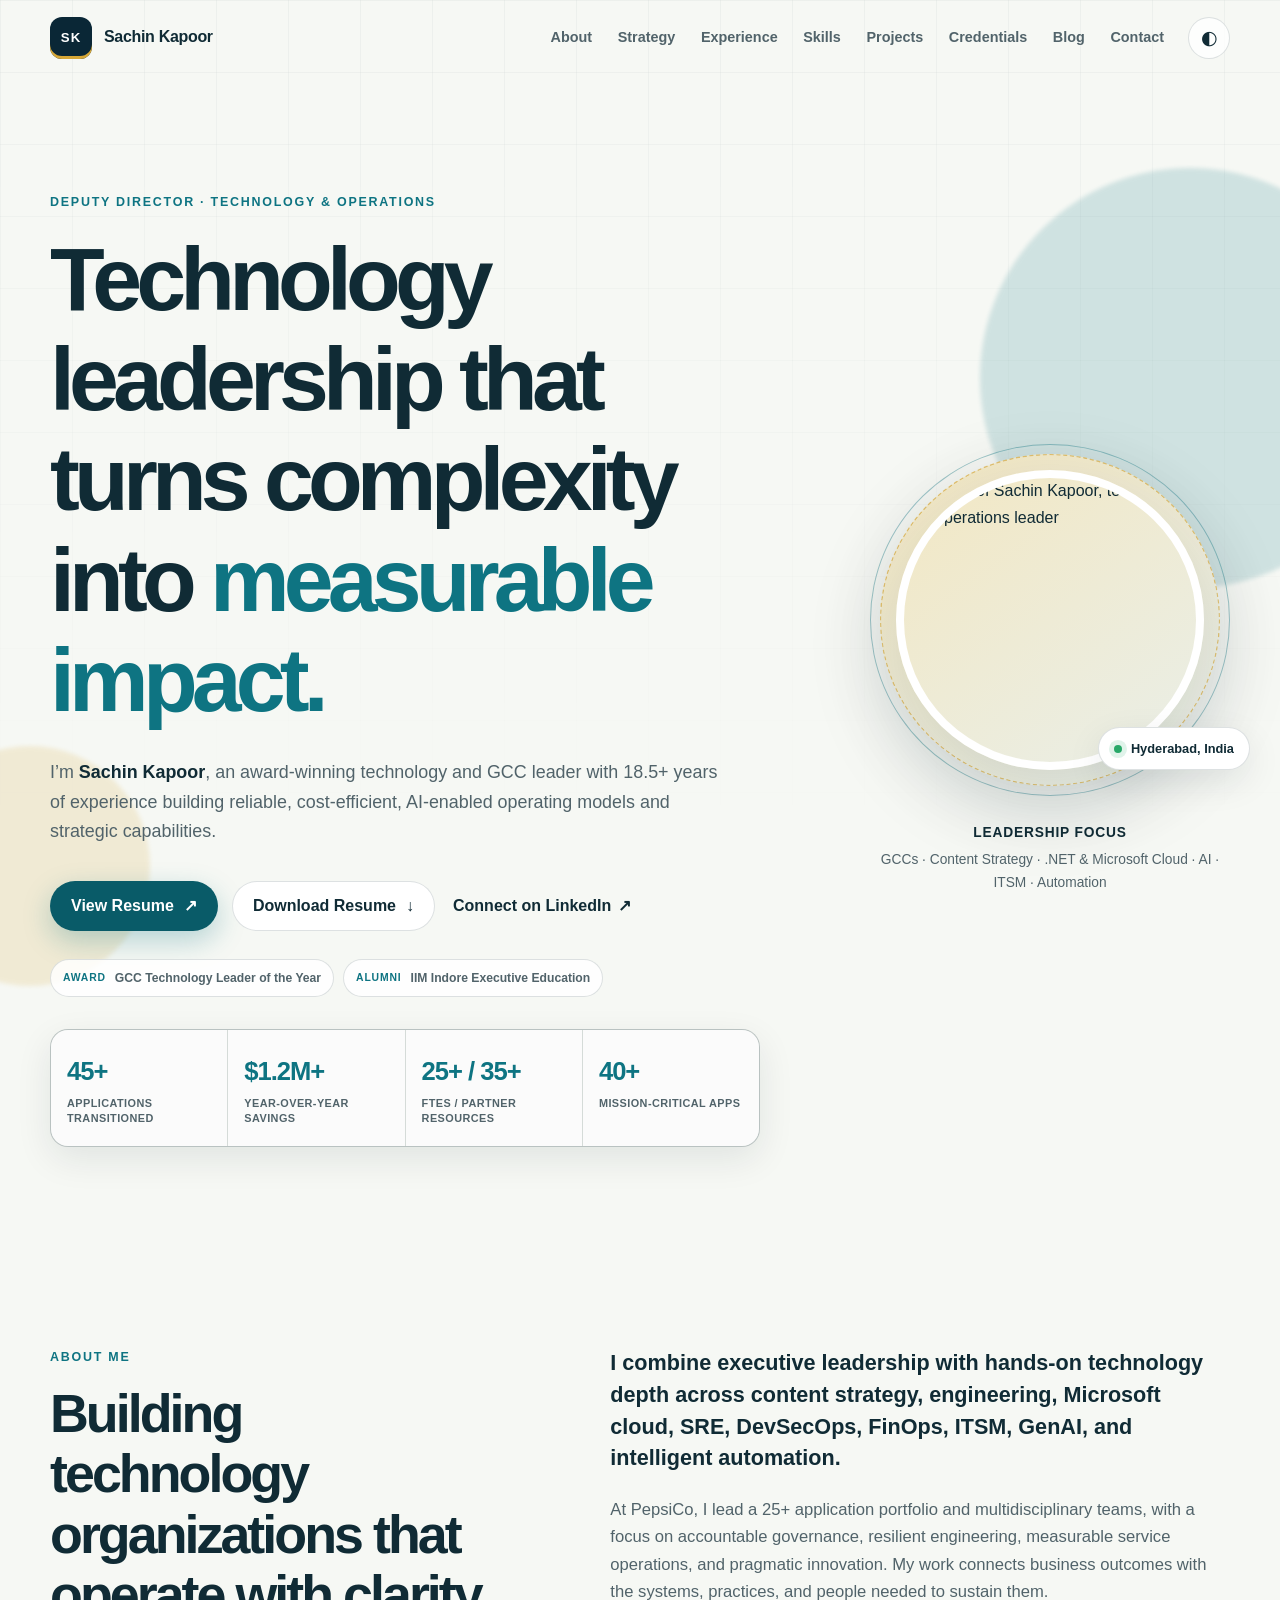
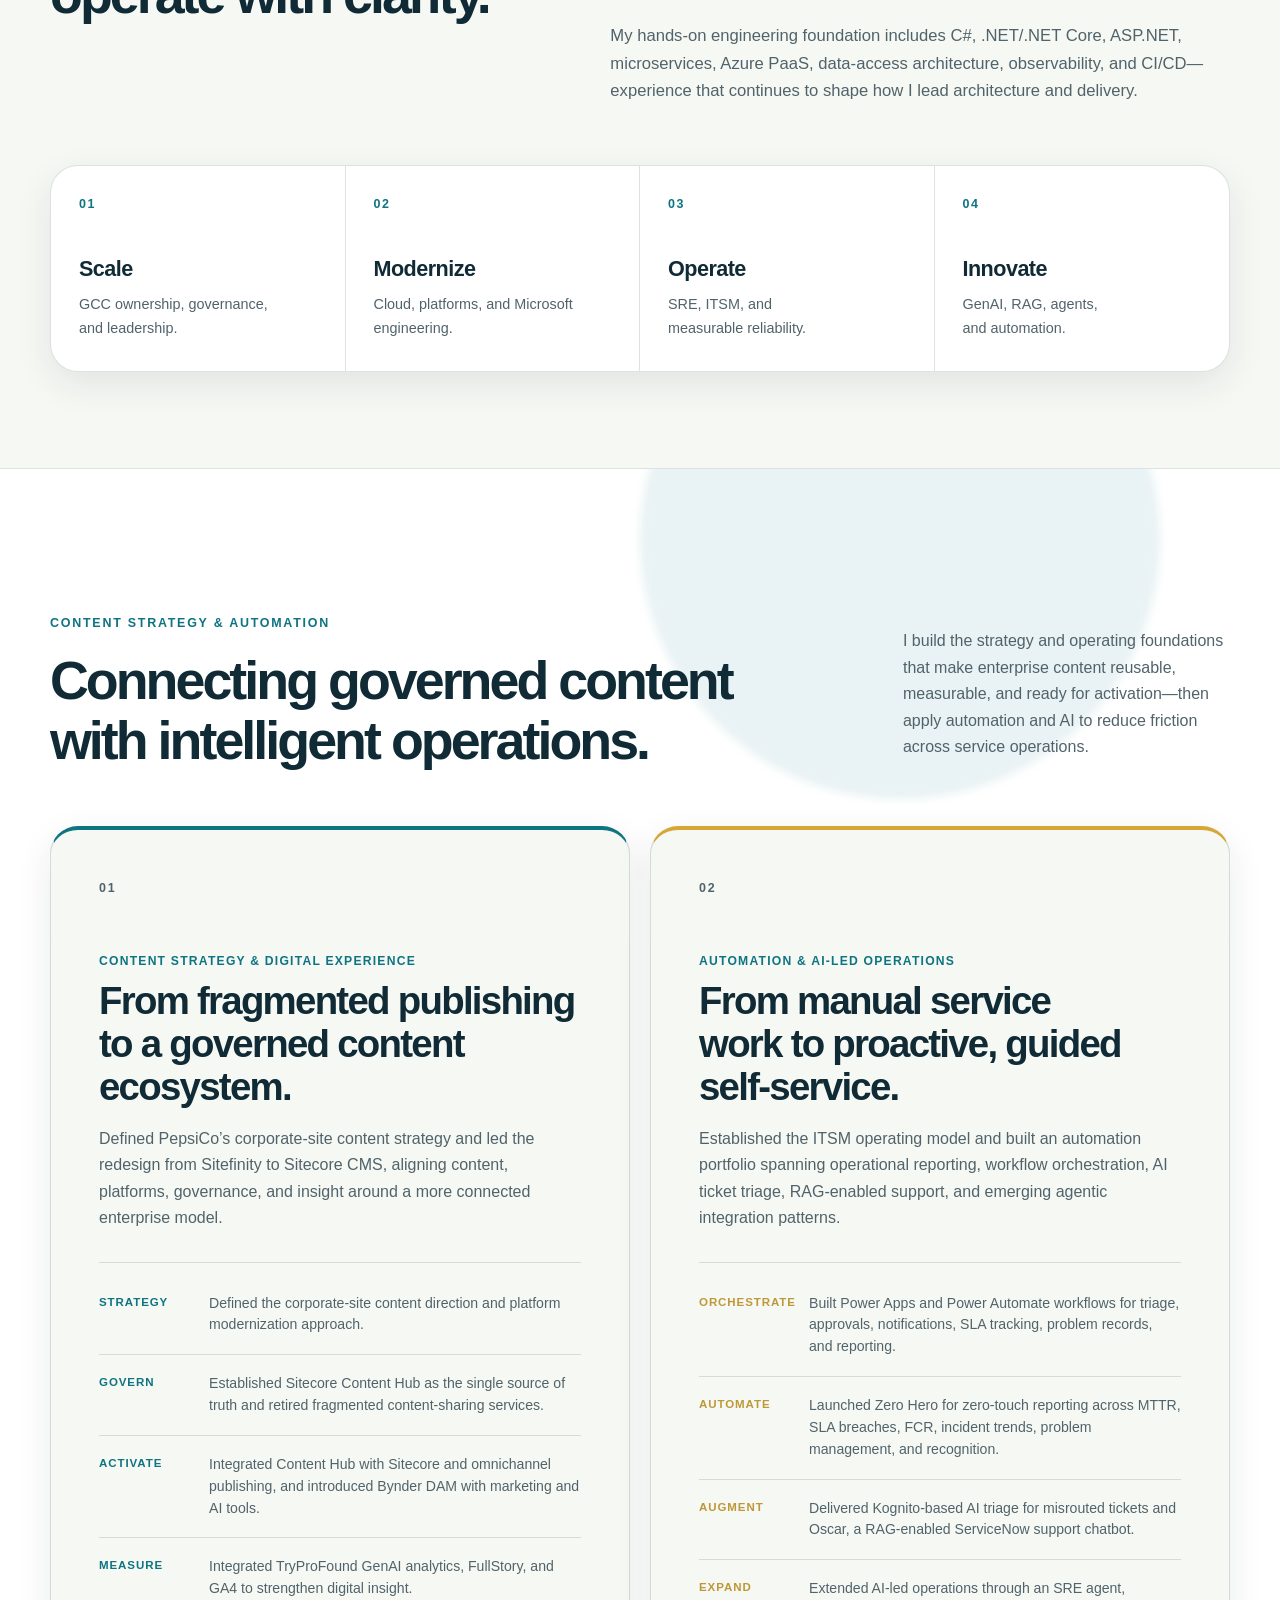
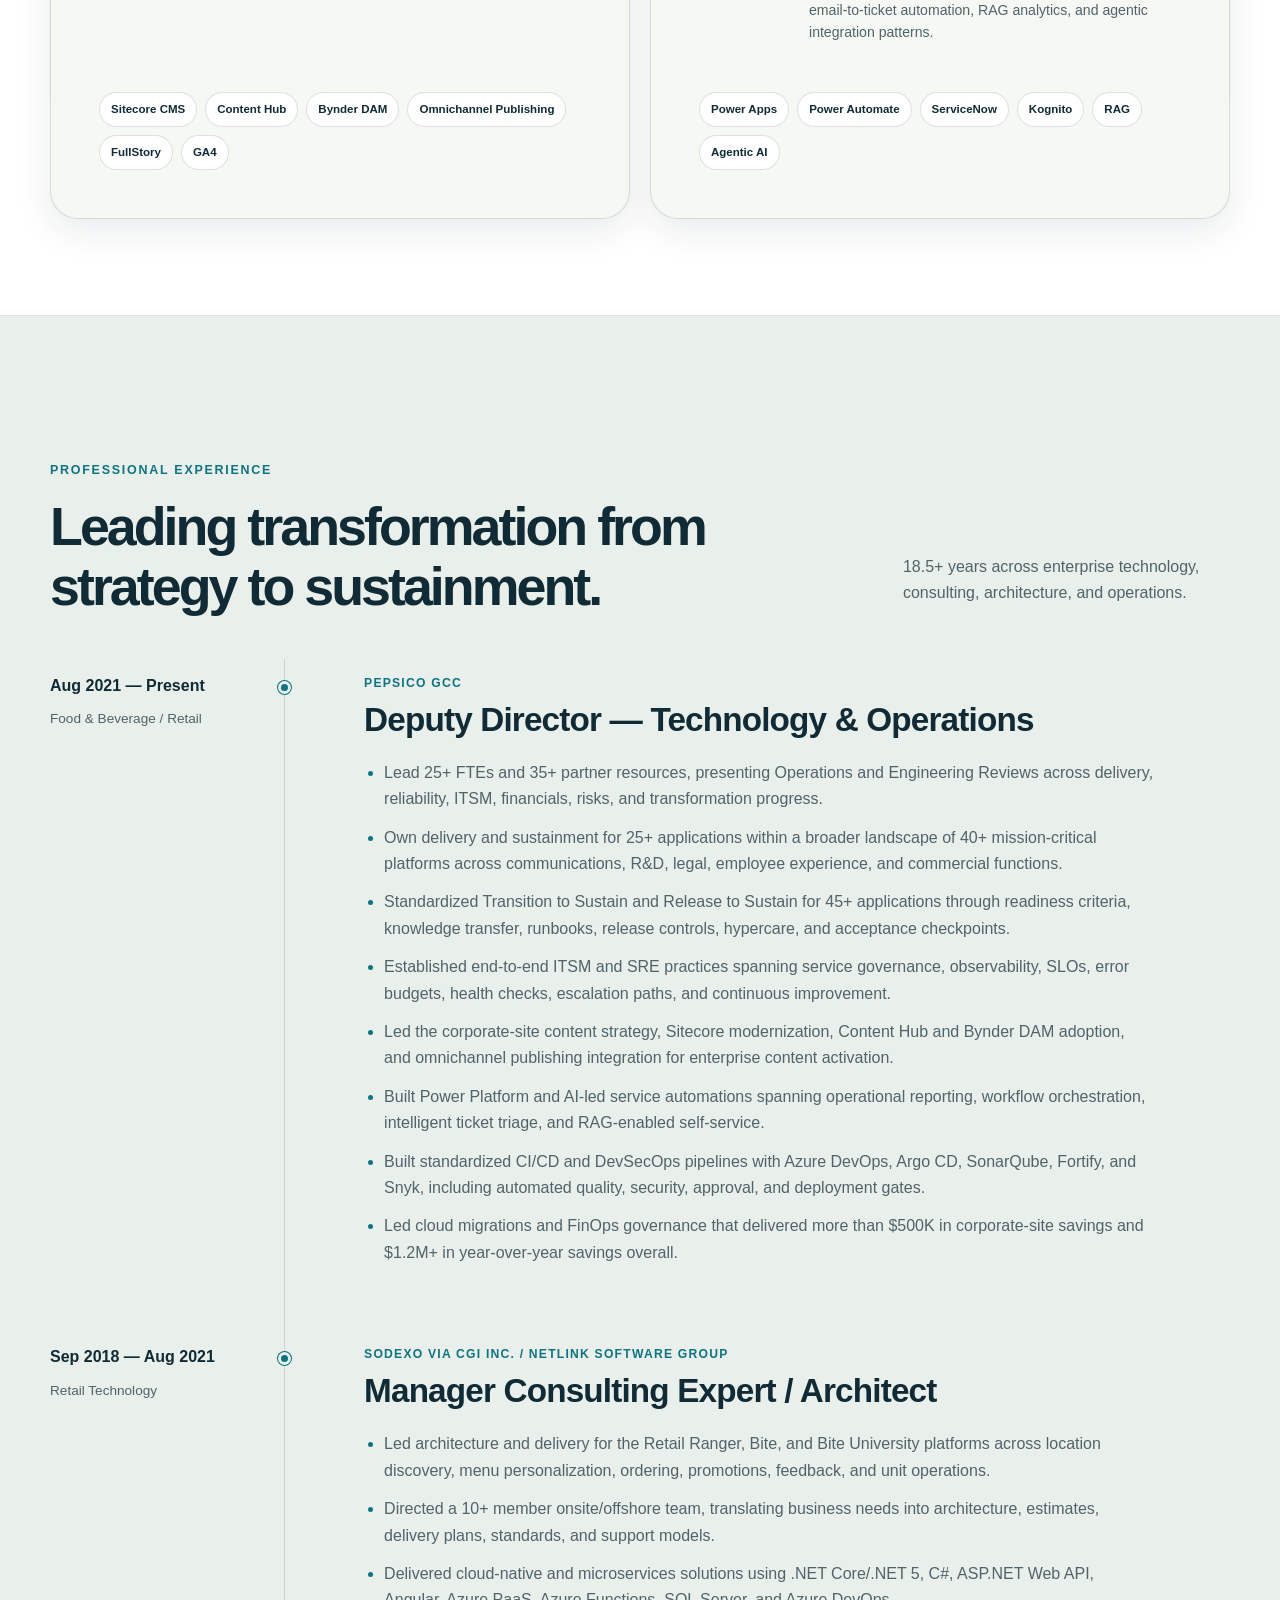
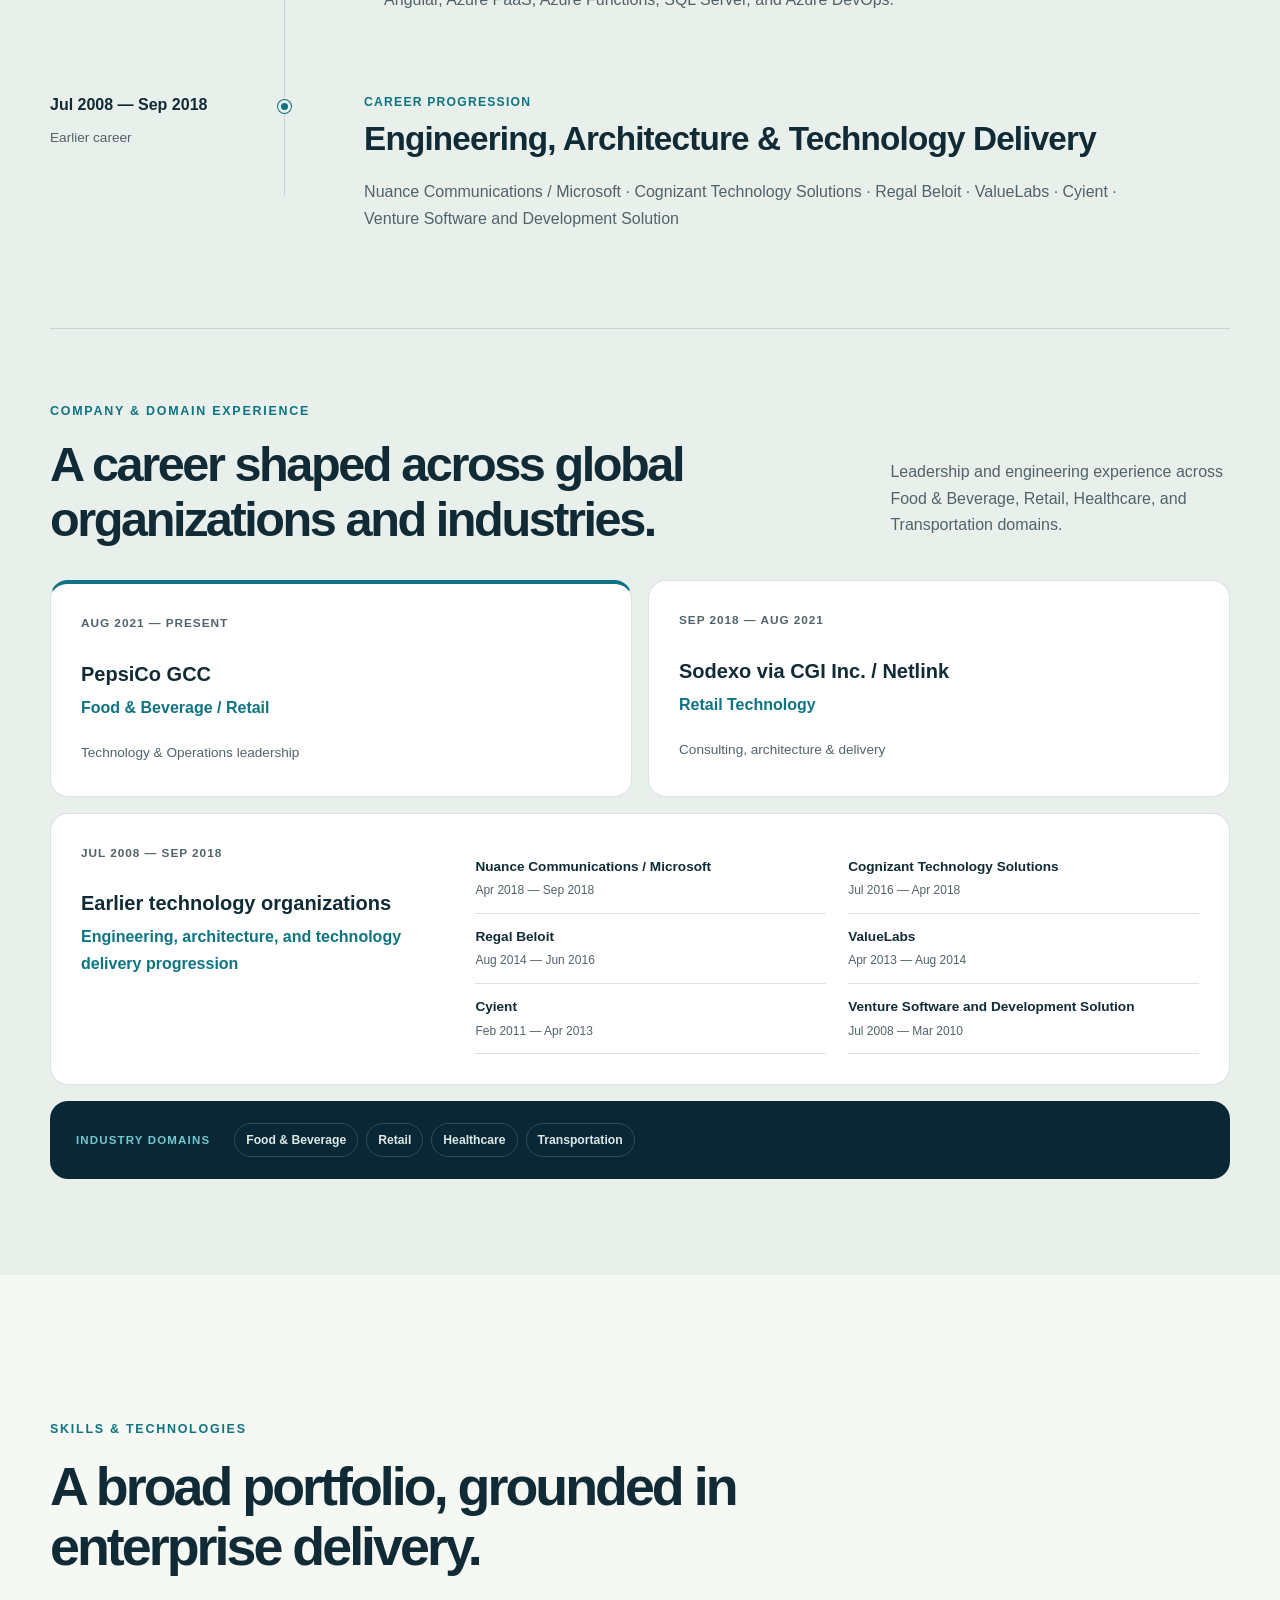
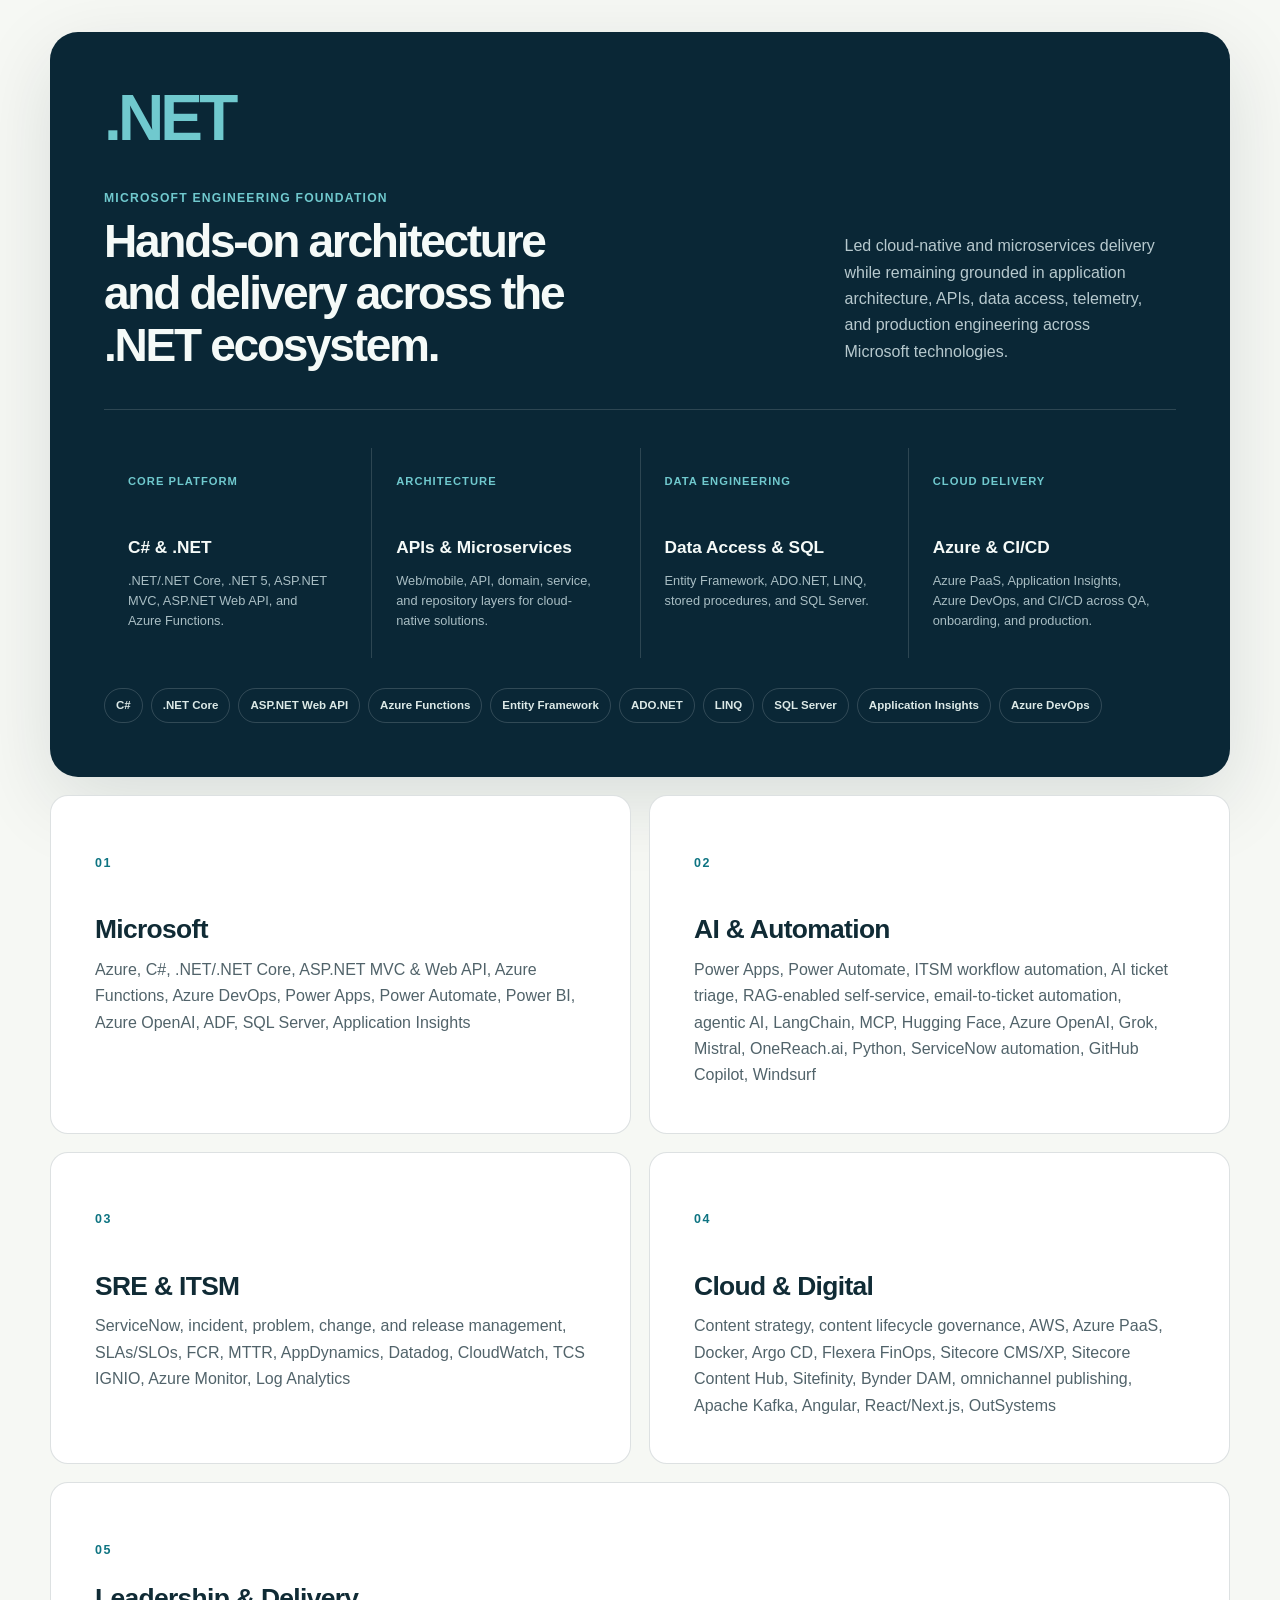
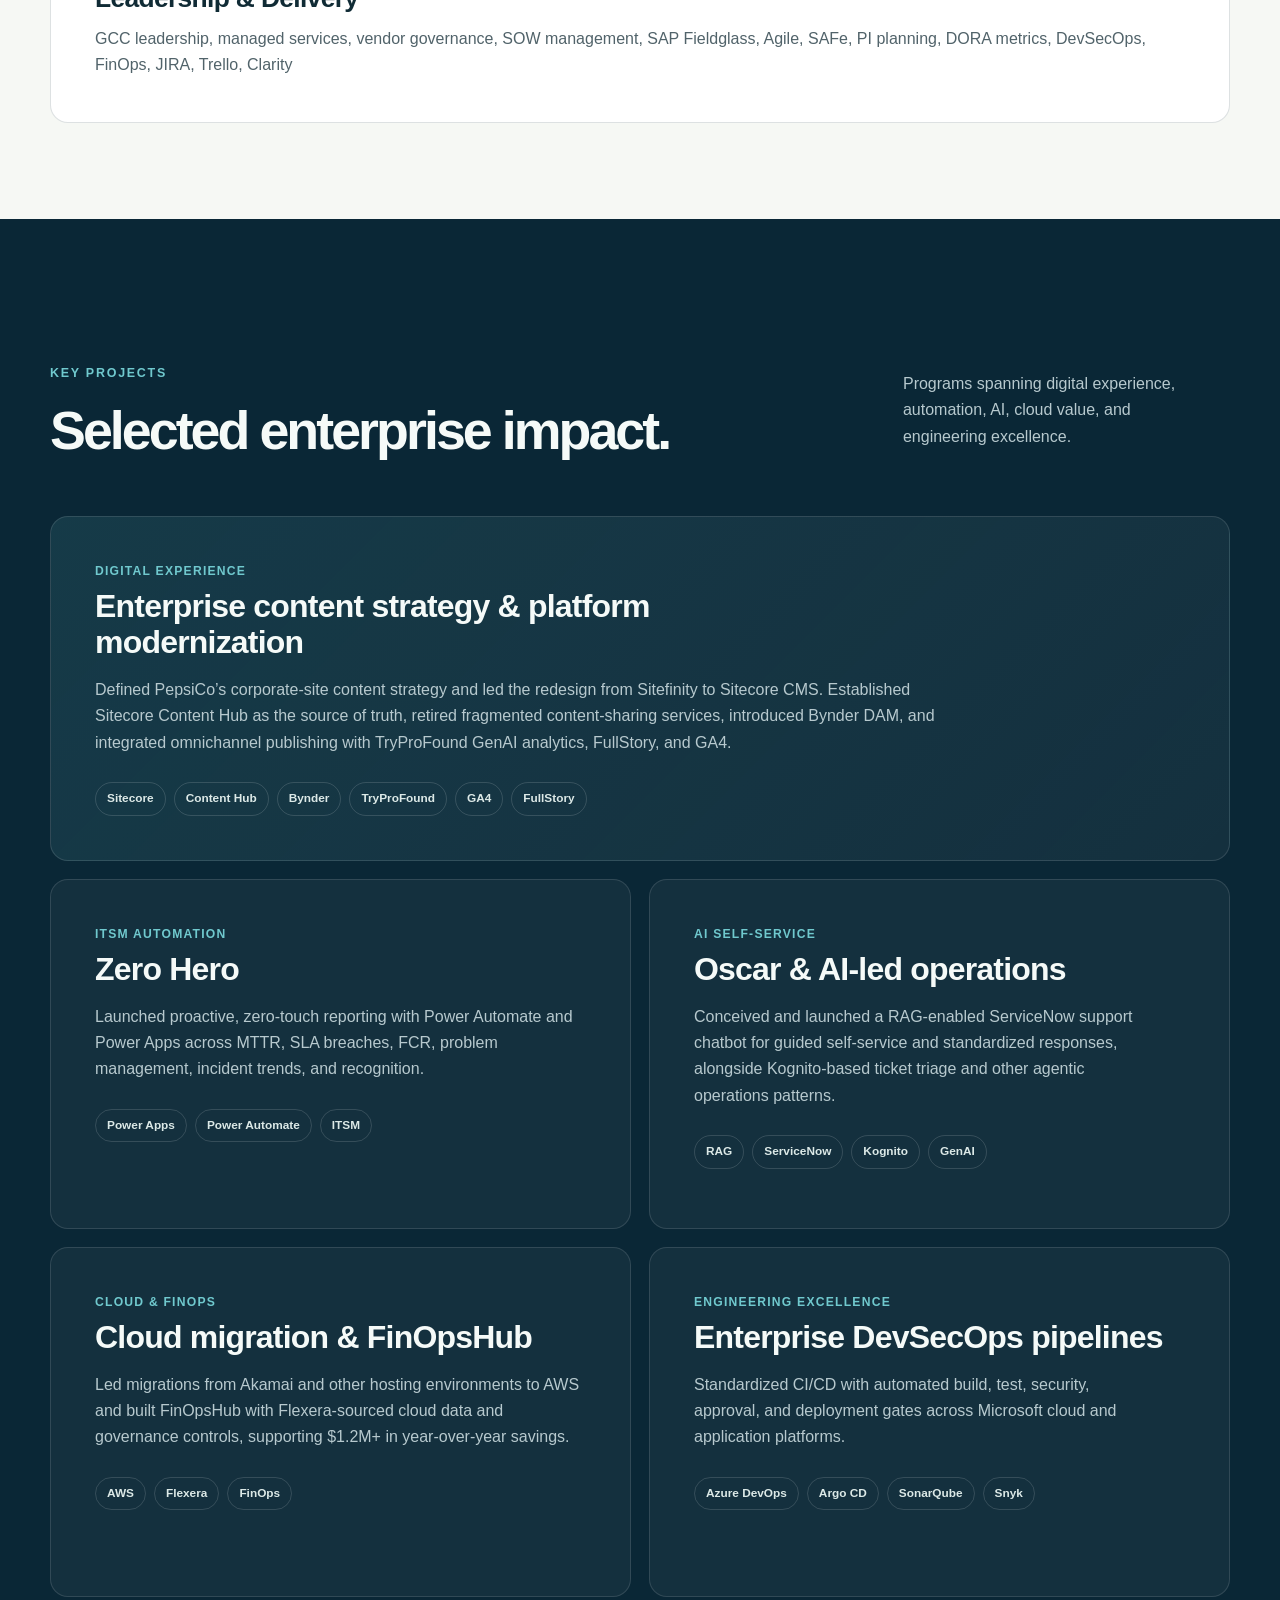
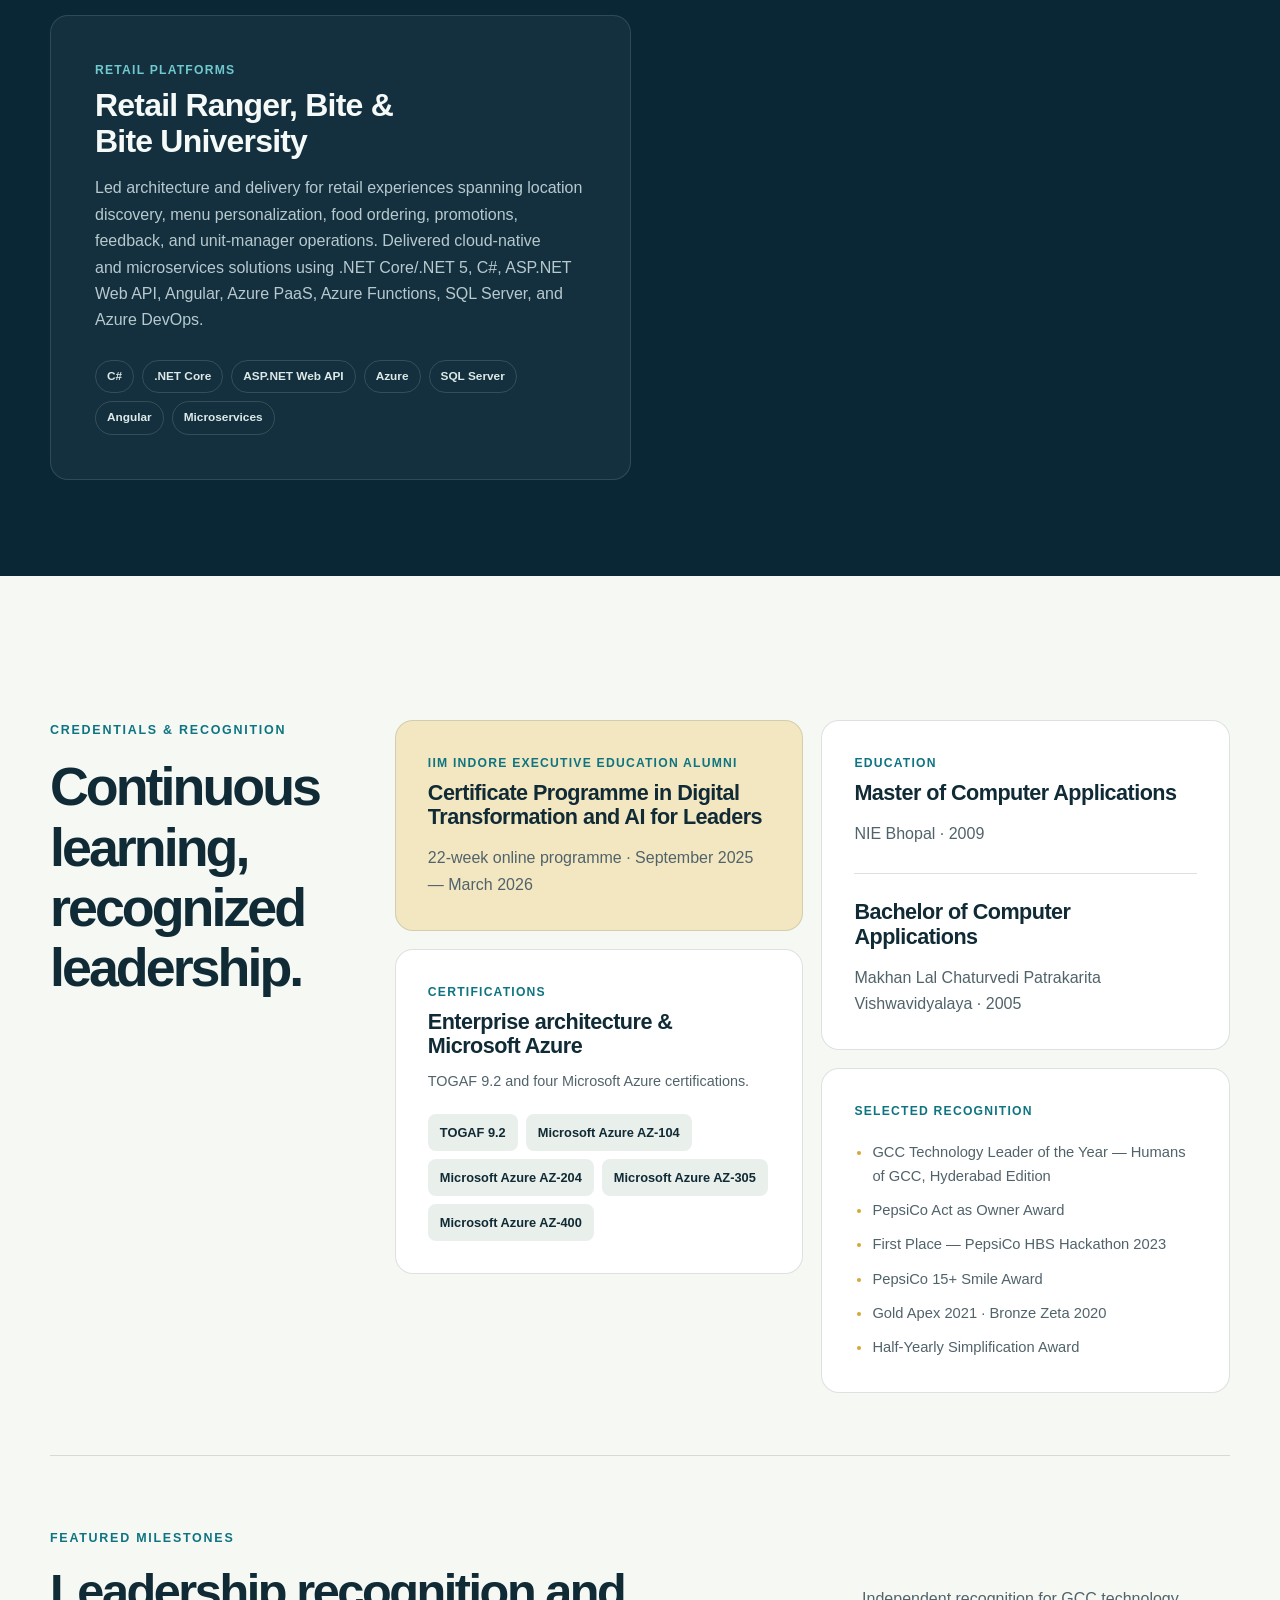
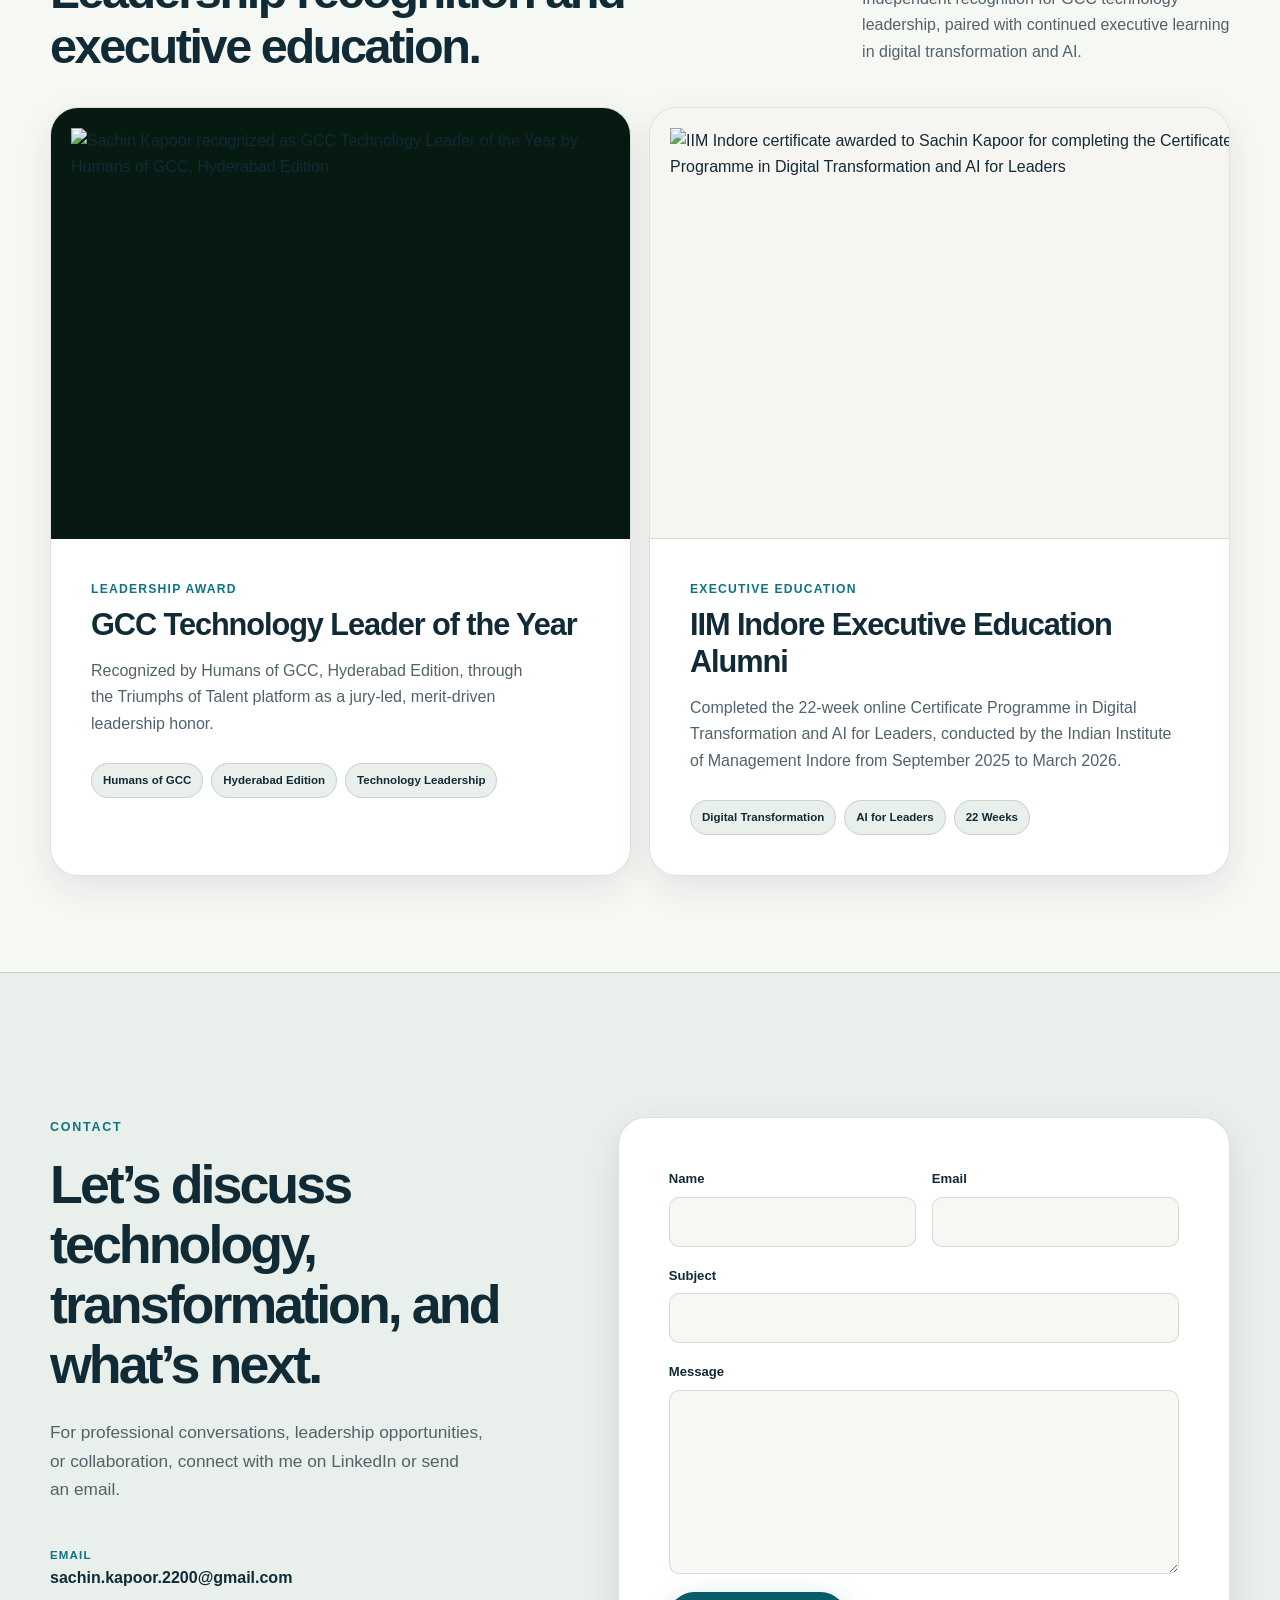
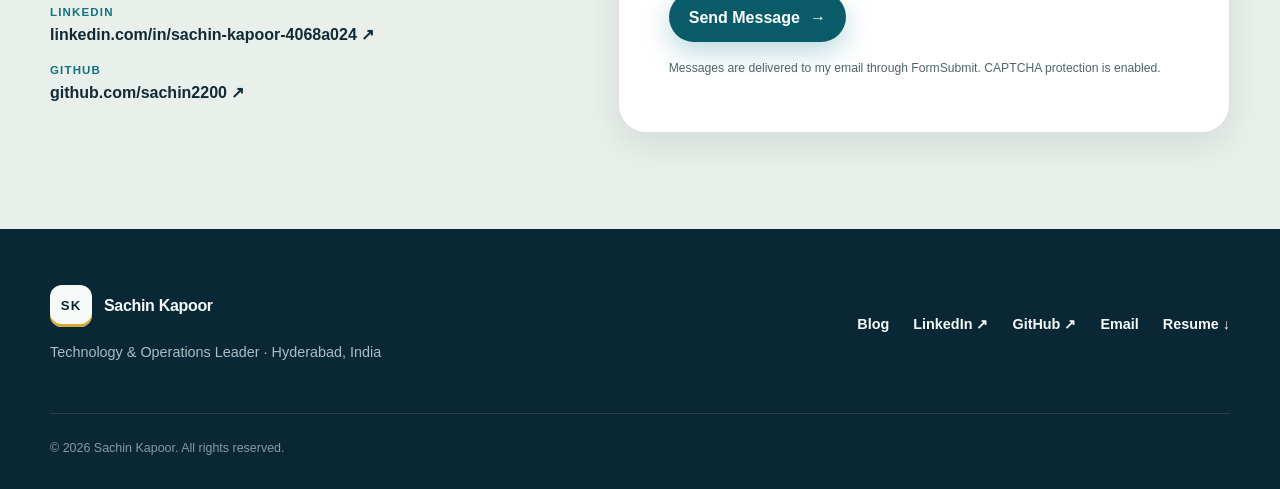
==== index.html @ bad2df53 "Add portfolio homepage" ====
<!doctype html>
<html lang="en">
  <head>
    <meta charset="UTF-8" />
    <meta name="viewport" content="width=device-width, initial-scale=1.0" />
    <meta
      name="description"
      content="Sachin Kapoor is a technology and operations leader specializing in enterprise content strategy, intelligent automation, .NET engineering, Microsoft Cloud, GCC leadership, AI, ITSM, SRE, and DevSecOps."
    />
    <meta
      name="keywords"
      content="Sachin Kapoor, technology leader, .NET, C#, ASP.NET Web API, Azure, content strategy, content automation, Sitecore Content Hub, Power Platform, GCC, Microsoft Cloud, AI, ITSM, SRE, DevSecOps"
    />
    <meta name="author" content="Sachin Kapoor" />
    <meta name="theme-color" content="#0d3340" />

    <meta property="og:type" content="website" />
    <meta property="og:title" content="Sachin Kapoor | Technology &amp; Operations Leader" />
    <meta
      property="og:description"
      content="Technology leadership across enterprise content strategy, intelligent automation, .NET engineering, GCCs, Microsoft Cloud, AI, ITSM, SRE, and DevSecOps."
    />
    <meta property="og:site_name" content="Sachin Kapoor Portfolio" />
    <meta
      property="og:url"
      content="https://sachin-kapoor.com/"
    />
    <meta
      property="og:image"
      content="https://sachin-kapoor.com/assets/images/profile-photo.png"
    />
    <meta property="og:image:alt" content="Portrait of Sachin Kapoor" />
    <meta name="twitter:card" content="summary" />
    <meta name="twitter:title" content="Sachin Kapoor | Technology &amp; Operations Leader" />
    <meta
      name="twitter:description"
      content="Technology leadership across enterprise content strategy, intelligent automation, .NET engineering, GCCs, Microsoft Cloud, AI, ITSM, SRE, and DevSecOps."
    />
    <meta
      name="twitter:image"
      content="https://sachin-kapoor.com/assets/images/profile-photo.png"
    />

    <link
      rel="canonical"
      href="https://sachin-kapoor.com/"
    />
    <link rel="icon" href="assets/images/favicon.png" type="image/png" />
    <link rel="apple-touch-icon" href="assets/images/profile-photo.png" />
    <link rel="manifest" href="site.webmanifest" />
    <link rel="stylesheet" href="assets/css/styles.css" />

    <script>
      document.documentElement.classList.add("js");
      try {
        const savedTheme = localStorage.getItem("portfolio-theme");
        const preferredTheme = window.matchMedia("(prefers-color-scheme: dark)").matches
          ? "dark"
          : "light";
        document.documentElement.dataset.theme = savedTheme || preferredTheme;
      } catch (error) {
        document.documentElement.dataset.theme = "light";
      }
    </script>
    <script src="assets/js/main.js" defer></script>
    <title>Sachin Kapoor | Technology &amp; Operations Leader</title>
  </head>

  <body>
    <a class="skip-link" href="#main-content">Skip to main content</a>

    <header class="site-header" data-header>
      <div class="container nav-shell">
        <a class="brand" href="#home" aria-label="Sachin Kapoor — Home">
          <span class="brand-mark" aria-hidden="true">SK</span>
          <span class="brand-name">Sachin Kapoor</span>
        </a>

        <nav class="site-nav" id="site-nav" aria-label="Primary navigation" data-nav>
          <a href="#about">About</a>
          <a href="#focus">Strategy</a>
          <a href="#experience">Experience</a>
          <a href="#skills">Skills</a>
          <a href="#projects">Projects</a>
          <a href="#credentials">Credentials</a>
          <a href="blog/">Blog</a>
          <a href="#contact">Contact</a>
        </nav>

        <div class="nav-actions">
          <button
            class="icon-button theme-toggle"
            type="button"
            aria-label="Switch color theme"
            title="Switch color theme"
            data-theme-toggle
          >
            <span class="theme-icon" aria-hidden="true">◐</span>
          </button>
          <button
            class="icon-button menu-toggle"
            type="button"
            aria-label="Open navigation menu"
            aria-controls="site-nav"
            aria-expanded="false"
            data-menu-toggle
          >
            <span></span><span></span><span></span>
          </button>
        </div>
      </div>
    </header>

    <main id="main-content">
      <section class="hero" id="home" aria-labelledby="hero-title">
        <div class="hero-orb hero-orb-one" aria-hidden="true"></div>
        <div class="hero-orb hero-orb-two" aria-hidden="true"></div>
        <div class="container hero-grid">
          <div class="hero-copy reveal">
            <p class="eyebrow">Deputy Director · Technology &amp; Operations</p>
            <h1 id="hero-title">
              Technology leadership that turns complexity into
              <span>measurable impact.</span>
            </h1>
            <p class="hero-intro">
              I’m <strong>Sachin Kapoor</strong>, an award-winning technology and GCC leader
              with 18.5+ years of experience building reliable, cost-efficient, AI-enabled
              operating models and strategic capabilities.
            </p>
            <div class="hero-actions" aria-label="Primary actions">
              <a
                class="button button-primary"
                href="assets/resume/Sachin_Kapoor_2026.pdf"
                target="_blank"
                rel="noopener noreferrer"
              >
                View Resume <span aria-hidden="true">↗</span>
              </a>
              <a
                class="button button-secondary"
                href="assets/resume/Sachin_Kapoor_2026.pdf"
                download="Sachin_Kapoor_Resume_2026.pdf"
              >
                Download Resume <span aria-hidden="true">↓</span>
              </a>
              <a
                class="text-link"
                href="https://www.linkedin.com/in/sachin-kapoor-4068a024/"
                target="_blank"
                rel="noopener noreferrer"
              >
                Connect on LinkedIn <span aria-hidden="true">↗</span>
              </a>
            </div>

            <ul class="hero-proof" aria-label="Leadership recognition and alumni status">
              <li><span>Award</span> GCC Technology Leader of the Year</li>
              <li><span>Alumni</span> IIM Indore Executive Education</li>
            </ul>

            <dl class="impact-strip" aria-label="Career impact highlights">
              <div>
                <dt>45+</dt>
                <dd>Applications transitioned</dd>
              </div>
              <div>
                <dt>$1.2M+</dt>
                <dd>Year-over-year savings</dd>
              </div>
              <div>
                <dt>25+ / 35+</dt>
                <dd>FTEs / partner resources</dd>
              </div>
              <div>
                <dt>40+</dt>
                <dd>Mission-critical apps</dd>
              </div>
            </dl>
          </div>

          <div class="hero-visual reveal" data-delay="120">
            <div class="portrait-frame">
              <div class="portrait-backdrop" aria-hidden="true"></div>
              <img
                src="assets/images/profile-photo.png"
                width="300"
                height="300"
                alt="Portrait of Sachin Kapoor, technology and operations leader"
                decoding="async"
                fetchpriority="high"
              />
              <p class="availability-badge">
                <span aria-hidden="true"></span>
                Hyderabad, India
              </p>
            </div>
            <div class="hero-note">
              <span>Leadership focus</span>
              GCCs · Content Strategy · .NET &amp; Microsoft Cloud · AI · ITSM · Automation
            </div>
          </div>
        </div>
      </section>

      <section class="section" id="about" aria-labelledby="about-title">
        <div class="container about-grid">
          <div class="section-heading reveal">
            <p class="eyebrow">About me</p>
            <h2 id="about-title">Building technology organizations that operate with clarity.</h2>
          </div>
          <div class="about-copy reveal" data-delay="80">
            <p class="lead-copy">
              I combine executive leadership with hands-on technology depth across
              content strategy, engineering, Microsoft cloud, SRE, DevSecOps, FinOps,
              ITSM, GenAI, and intelligent automation.
            </p>
            <p>
              At PepsiCo, I lead a 25+ application portfolio and multidisciplinary teams,
              with a focus on accountable governance, resilient engineering, measurable
              service operations, and pragmatic innovation. My work connects business
              outcomes with the systems, practices, and people needed to sustain them.
            </p>
            <p>
              My hands-on engineering foundation includes C#, .NET/.NET Core, ASP.NET,
              microservices, Azure PaaS, data-access architecture, observability, and CI/CD—
              experience that continues to shape how I lead architecture and delivery.
            </p>
          </div>
          <div class="operating-model reveal" data-delay="120" aria-label="Leadership operating model">
            <article>
              <span>01</span>
              <h3>Scale</h3>
              <p>GCC ownership, governance, and leadership.</p>
            </article>
            <article>
              <span>02</span>
              <h3>Modernize</h3>
              <p>Cloud, platforms, and Microsoft engineering.</p>
            </article>
            <article>
              <span>03</span>
              <h3>Operate</h3>
              <p>SRE, ITSM, and measurable reliability.</p>
            </article>
            <article>
              <span>04</span>
              <h3>Innovate</h3>
              <p>GenAI, RAG, agents, and automation.</p>
            </article>
          </div>
        </div>
      </section>

      <section class="section focus-section" id="focus" aria-labelledby="focus-title">
        <div class="container">
          <div class="section-heading section-heading-row reveal">
            <div>
              <p class="eyebrow">Content strategy &amp; automation</p>
              <h2 id="focus-title">Connecting governed content with intelligent operations.</h2>
            </div>
            <p>
              I build the strategy and operating foundations that make enterprise content
              reusable, measurable, and ready for activation—then apply automation and AI to
              reduce friction across service operations.
            </p>
          </div>

          <div class="focus-grid">
            <article class="focus-card focus-card-content reveal">
              <div class="focus-card-heading">
                <p class="focus-number" aria-hidden="true">01</p>
                <p class="project-label">Content strategy &amp; digital experience</p>
                <h3>From fragmented publishing to a governed content ecosystem.</h3>
                <p>
                  Defined PepsiCo’s corporate-site content strategy and led the redesign from
                  Sitefinity to Sitecore CMS, aligning content, platforms, governance, and
                  insight around a more connected enterprise model.
                </p>
              </div>
              <ol class="focus-path" aria-label="Content strategy work">
                <li>
                  <span>Strategy</span>
                  <p>Defined the corporate-site content direction and platform modernization approach.</p>
                </li>
                <li>
                  <span>Govern</span>
                  <p>Established Sitecore Content Hub as the single source of truth and retired fragmented content-sharing services.</p>
                </li>
                <li>
                  <span>Activate</span>
                  <p>Integrated Content Hub with Sitecore and omnichannel publishing, and introduced Bynder DAM with marketing and AI tools.</p>
                </li>
                <li>
                  <span>Measure</span>
                  <p>Integrated TryProFound GenAI analytics, FullStory, and GA4 to strengthen digital insight.</p>
                </li>
              </ol>
              <ul class="focus-tags" aria-label="Content platforms and capabilities">
                <li>Sitecore CMS</li>
                <li>Content Hub</li>
                <li>Bynder DAM</li>
                <li>Omnichannel Publishing</li>
                <li>FullStory</li>
                <li>GA4</li>
              </ul>
            </article>

            <article class="focus-card focus-card-automation reveal" data-delay="80">
              <div class="focus-card-heading">
                <p class="focus-number" aria-hidden="true">02</p>
                <p class="project-label">Automation &amp; AI-led operations</p>
                <h3>From manual service work to proactive, guided self-service.</h3>
                <p>
                  Established the ITSM operating model and built an automation portfolio spanning
                  operational reporting, workflow orchestration, AI ticket triage, RAG-enabled
                  support, and emerging agentic integration patterns.
                </p>
              </div>
              <ol class="focus-path" aria-label="Automation and AI work">
                <li>
                  <span>Orchestrate</span>
                  <p>Built Power Apps and Power Automate workflows for triage, approvals, notifications, SLA tracking, problem records, and reporting.</p>
                </li>
                <li>
                  <span>Automate</span>
                  <p>Launched Zero Hero for zero-touch reporting across MTTR, SLA breaches, FCR, incident trends, problem management, and recognition.</p>
                </li>
                <li>
                  <span>Augment</span>
                  <p>Delivered Kognito-based AI triage for misrouted tickets and Oscar, a RAG-enabled ServiceNow support chatbot.</p>
                </li>
                <li>
                  <span>Expand</span>
                  <p>Extended AI-led operations through an SRE agent, email-to-ticket automation, RAG analytics, and agentic integration patterns.</p>
                </li>
              </ol>
              <ul class="focus-tags" aria-label="Automation platforms and capabilities">
                <li>Power Apps</li>
                <li>Power Automate</li>
                <li>ServiceNow</li>
                <li>Kognito</li>
                <li>RAG</li>
                <li>Agentic AI</li>
              </ul>
            </article>
          </div>
        </div>
      </section>

      <section class="section section-tinted" id="experience" aria-labelledby="experience-title">
        <div class="container">
          <div class="section-heading section-heading-row reveal">
            <div>
              <p class="eyebrow">Professional experience</p>
              <h2 id="experience-title">Leading transformation from strategy to sustainment.</h2>
            </div>
            <p>18.5+ years across enterprise technology, consulting, architecture, and operations.</p>
          </div>

          <div class="timeline">
            <article class="timeline-item reveal">
              <div class="timeline-marker" aria-hidden="true"></div>
              <div class="timeline-meta">
                <p>Aug 2021 — Present</p>
                <span>Food &amp; Beverage / Retail</span>
              </div>
              <div class="timeline-content">
                <p class="company">PepsiCo GCC</p>
                <h3>Deputy Director — Technology &amp; Operations</h3>
                <ul>
                  <li>
                    Lead 25+ FTEs and 35+ partner resources, presenting Operations and
                    Engineering Reviews across delivery, reliability, ITSM, financials, risks,
                    and transformation progress.
                  </li>
                  <li>
                    Own delivery and sustainment for 25+ applications within a broader landscape
                    of 40+ mission-critical platforms across communications, R&amp;D, legal,
                    employee experience, and commercial functions.
                  </li>
                  <li>
                    Standardized Transition to Sustain and Release to Sustain for 45+
                    applications through readiness criteria, knowledge transfer, runbooks,
                    release controls, hypercare, and acceptance checkpoints.
                  </li>
                  <li>
                    Established end-to-end ITSM and SRE practices spanning service governance,
                    observability, SLOs, error budgets, health checks, escalation paths, and
                    continuous improvement.
                  </li>
                  <li>
                    Led the corporate-site content strategy, Sitecore modernization, Content Hub
                    and Bynder DAM adoption, and omnichannel publishing integration for enterprise
                    content activation.
                  </li>
                  <li>
                    Built Power Platform and AI-led service automations spanning operational
                    reporting, workflow orchestration, intelligent ticket triage, and RAG-enabled
                    self-service.
                  </li>
                  <li>
                    Built standardized CI/CD and DevSecOps pipelines with Azure DevOps, Argo CD,
                    SonarQube, Fortify, and Snyk, including automated quality, security, approval,
                    and deployment gates.
                  </li>
                  <li>
                    Led cloud migrations and FinOps governance that delivered more than $500K
                    in corporate-site savings and $1.2M+ in year-over-year savings overall.
                  </li>
                </ul>
              </div>
            </article>

            <article class="timeline-item reveal">
              <div class="timeline-marker" aria-hidden="true"></div>
              <div class="timeline-meta">
                <p>Sep 2018 — Aug 2021</p>
                <span>Retail Technology</span>
              </div>
              <div class="timeline-content">
                <p class="company">Sodexo via CGI Inc. / Netlink Software Group</p>
                <h3>Manager Consulting Expert / Architect</h3>
                <ul>
                  <li>
                    Led architecture and delivery for the Retail Ranger, Bite, and Bite
                    University platforms across location discovery, menu personalization,
                    ordering, promotions, feedback, and unit operations.
                  </li>
                  <li>
                    Directed a 10+ member onsite/offshore team, translating business needs into
                    architecture, estimates, delivery plans, standards, and support models.
                  </li>
                  <li>
                    Delivered cloud-native and microservices solutions using .NET Core/.NET 5,
                    C#, ASP.NET Web API, Angular, Azure PaaS, Azure Functions, SQL Server, and
                    Azure DevOps.
                  </li>
                </ul>
              </div>
            </article>

            <article class="timeline-item timeline-item-compact reveal">
              <div class="timeline-marker" aria-hidden="true"></div>
              <div class="timeline-meta">
                <p>Jul 2008 — Sep 2018</p>
                <span>Earlier career</span>
              </div>
              <div class="timeline-content">
                <p class="company">Career progression</p>
                <h3>Engineering, Architecture &amp; Technology Delivery</h3>
                <p>
                  Nuance Communications / Microsoft · Cognizant Technology Solutions · Regal
                  Beloit · ValueLabs · Cyient · Venture Software and Development Solution
                </p>
              </div>
            </article>
          </div>

          <div class="career-footprint reveal" aria-labelledby="career-footprint-title">
            <div class="career-footprint-heading">
              <div>
                <p class="eyebrow">Company &amp; domain experience</p>
                <h3 id="career-footprint-title">A career shaped across global organizations and industries.</h3>
              </div>
              <p>
                Leadership and engineering experience across Food &amp; Beverage, Retail,
                Healthcare, and Transportation domains.
              </p>
            </div>

            <div class="company-domain-grid">
              <article class="company-domain-card company-domain-card-primary">
                <p class="company-period">Aug 2021 — Present</p>
                <h4>PepsiCo GCC</h4>
                <p>Food &amp; Beverage / Retail</p>
                <span>Technology &amp; Operations leadership</span>
              </article>
              <article class="company-domain-card">
                <p class="company-period">Sep 2018 — Aug 2021</p>
                <h4>Sodexo via CGI Inc. / Netlink</h4>
                <p>Retail Technology</p>
                <span>Consulting, architecture &amp; delivery</span>
              </article>
              <article class="company-domain-card company-domain-card-wide">
                <div class="company-domain-card-intro">
                  <p class="company-period">Jul 2008 — Sep 2018</p>
                  <h4>Earlier technology organizations</h4>
                  <p>Engineering, architecture, and technology delivery progression</p>
                </div>
                <ul class="company-list" aria-label="Earlier companies and employment dates">
                  <li><strong>Nuance Communications / Microsoft</strong><span>Apr 2018 — Sep 2018</span></li>
                  <li><strong>Cognizant Technology Solutions</strong><span>Jul 2016 — Apr 2018</span></li>
                  <li><strong>Regal Beloit</strong><span>Aug 2014 — Jun 2016</span></li>
                  <li><strong>ValueLabs</strong><span>Apr 2013 — Aug 2014</span></li>
                  <li><strong>Cyient</strong><span>Feb 2011 — Apr 2013</span></li>
                  <li><strong>Venture Software and Development Solution</strong><span>Jul 2008 — Mar 2010</span></li>
                </ul>
              </article>
            </div>

            <div class="domain-band" aria-label="Industry domain experience">
              <p>Industry domains</p>
              <ul>
                <li>Food &amp; Beverage</li>
                <li>Retail</li>
                <li>Healthcare</li>
                <li>Transportation</li>
              </ul>
            </div>
          </div>
        </div>
      </section>

      <section class="section" id="skills" aria-labelledby="skills-title">
        <div class="container">
          <div class="section-heading reveal">
            <p class="eyebrow">Skills &amp; technologies</p>
            <h2 id="skills-title">A broad portfolio, grounded in enterprise delivery.</h2>
          </div>

          <article class="dotnet-spotlight reveal" aria-labelledby="dotnet-title">
            <div class="dotnet-intro">
              <div>
                <p class="dotnet-mark" aria-hidden="true">.NET</p>
                <p class="project-label">Microsoft engineering foundation</p>
                <h3 id="dotnet-title">Hands-on architecture and delivery across the .NET ecosystem.</h3>
              </div>
              <p>
                Led cloud-native and microservices delivery while remaining grounded in
                application architecture, APIs, data access, telemetry, and production
                engineering across Microsoft technologies.
              </p>
            </div>

            <div class="dotnet-capabilities">
              <article>
                <span>Core platform</span>
                <h4>C# &amp; .NET</h4>
                <p>.NET/.NET Core, .NET 5, ASP.NET MVC, ASP.NET Web API, and Azure Functions.</p>
              </article>
              <article>
                <span>Architecture</span>
                <h4>APIs &amp; Microservices</h4>
                <p>Web/mobile, API, domain, service, and repository layers for cloud-native solutions.</p>
              </article>
              <article>
                <span>Data engineering</span>
                <h4>Data Access &amp; SQL</h4>
                <p>Entity Framework, ADO.NET, LINQ, stored procedures, and SQL Server.</p>
              </article>
              <article>
                <span>Cloud delivery</span>
                <h4>Azure &amp; CI/CD</h4>
                <p>Azure PaaS, Application Insights, Azure DevOps, and CI/CD across QA, onboarding, and production.</p>
              </article>
            </div>

            <ul class="dotnet-tags" aria-label=".NET and Microsoft engineering technologies">
              <li>C#</li><li>.NET Core</li><li>ASP.NET Web API</li><li>Azure Functions</li>
              <li>Entity Framework</li><li>ADO.NET</li><li>LINQ</li><li>SQL Server</li>
              <li>Application Insights</li><li>Azure DevOps</li>
            </ul>
          </article>

          <div class="skills-grid">
            <article class="skill-card reveal">
              <p class="skill-index">01</p>
              <h3>Microsoft</h3>
              <p>Azure, C#, .NET/.NET Core, ASP.NET MVC &amp; Web API, Azure Functions, Azure DevOps, Power Apps, Power Automate, Power BI, Azure OpenAI, ADF, SQL Server, Application Insights</p>
            </article>
            <article class="skill-card reveal" data-delay="60">
              <p class="skill-index">02</p>
              <h3>AI &amp; Automation</h3>
              <p>Power Apps, Power Automate, ITSM workflow automation, AI ticket triage, RAG-enabled self-service, email-to-ticket automation, agentic AI, LangChain, MCP, Hugging Face, Azure OpenAI, Grok, Mistral, OneReach.ai, Python, ServiceNow automation, GitHub Copilot, Windsurf</p>
            </article>
            <article class="skill-card reveal" data-delay="120">
              <p class="skill-index">03</p>
              <h3>SRE &amp; ITSM</h3>
              <p>ServiceNow, incident, problem, change, and release management, SLAs/SLOs, FCR, MTTR, AppDynamics, Datadog, CloudWatch, TCS IGNIO, Azure Monitor, Log Analytics</p>
            </article>
            <article class="skill-card reveal" data-delay="180">
              <p class="skill-index">04</p>
              <h3>Cloud &amp; Digital</h3>
              <p>Content strategy, content lifecycle governance, AWS, Azure PaaS, Docker, Argo CD, Flexera FinOps, Sitecore CMS/XP, Sitecore Content Hub, Sitefinity, Bynder DAM, omnichannel publishing, Apache Kafka, Angular, React/Next.js, OutSystems</p>
            </article>
            <article class="skill-card skill-card-wide reveal">
              <p class="skill-index">05</p>
              <h3>Leadership &amp; Delivery</h3>
              <p>GCC leadership, managed services, vendor governance, SOW management, SAP Fieldglass, Agile, SAFe, PI planning, DORA metrics, DevSecOps, FinOps, JIRA, Trello, Clarity</p>
            </article>
          </div>
        </div>
      </section>

      <section class="section section-dark" id="projects" aria-labelledby="projects-title">
        <div class="container">
          <div class="section-heading section-heading-row reveal">
            <div>
              <p class="eyebrow">Key projects</p>
              <h2 id="projects-title">Selected enterprise impact.</h2>
            </div>
            <p>Programs spanning digital experience, automation, AI, cloud value, and engineering excellence.</p>
          </div>

          <div class="projects-grid">
            <article class="project-card project-card-featured reveal">
              <p class="project-label">Digital experience</p>
              <h3>Enterprise content strategy &amp; platform modernization</h3>
              <p>
                Defined PepsiCo’s corporate-site content strategy and led the redesign from
                Sitefinity to Sitecore CMS. Established Sitecore Content Hub as the source of
                truth, retired fragmented content-sharing services, introduced Bynder DAM, and
                integrated omnichannel publishing with TryProFound GenAI analytics, FullStory,
                and GA4.
              </p>
              <ul class="tag-list" aria-label="Project technologies">
                <li>Sitecore</li><li>Content Hub</li><li>Bynder</li><li>TryProFound</li><li>GA4</li><li>FullStory</li>
              </ul>
            </article>

            <article class="project-card reveal" data-delay="60">
              <p class="project-label">ITSM automation</p>
              <h3>Zero Hero</h3>
              <p>
                Launched proactive, zero-touch reporting with Power Automate and Power Apps
                across MTTR, SLA breaches, FCR, problem management, incident trends, and
                recognition.
              </p>
              <ul class="tag-list"><li>Power Apps</li><li>Power Automate</li><li>ITSM</li></ul>
            </article>

            <article class="project-card reveal" data-delay="120">
              <p class="project-label">AI self-service</p>
              <h3>Oscar &amp; AI-led operations</h3>
              <p>
                Conceived and launched a RAG-enabled ServiceNow support chatbot for guided
                self-service and standardized responses, alongside Kognito-based ticket triage
                and other agentic operations patterns.
              </p>
              <ul class="tag-list"><li>RAG</li><li>ServiceNow</li><li>Kognito</li><li>GenAI</li></ul>
            </article>

            <article class="project-card reveal">
              <p class="project-label">Cloud &amp; FinOps</p>
              <h3>Cloud migration &amp; FinOpsHub</h3>
              <p>
                Led migrations from Akamai and other hosting environments to AWS and built
                FinOpsHub with Flexera-sourced cloud data and governance controls, supporting
                $1.2M+ in year-over-year savings.
              </p>
              <ul class="tag-list"><li>AWS</li><li>Flexera</li><li>FinOps</li></ul>
            </article>

            <article class="project-card reveal" data-delay="60">
              <p class="project-label">Engineering excellence</p>
              <h3>Enterprise DevSecOps pipelines</h3>
              <p>
                Standardized CI/CD with automated build, test, security, approval, and deployment
                gates across Microsoft cloud and application platforms.
              </p>
              <ul class="tag-list"><li>Azure DevOps</li><li>Argo CD</li><li>SonarQube</li><li>Snyk</li></ul>
            </article>

            <article class="project-card reveal" data-delay="120">
              <p class="project-label">Retail platforms</p>
              <h3>Retail Ranger, Bite &amp; Bite University</h3>
              <p>
                Led architecture and delivery for retail experiences spanning location discovery,
                menu personalization, food ordering, promotions, feedback, and unit-manager
                operations. Delivered cloud-native and microservices solutions using .NET
                Core/.NET 5, C#, ASP.NET Web API, Angular, Azure PaaS, Azure Functions, SQL
                Server, and Azure DevOps.
              </p>
              <ul class="tag-list"><li>C#</li><li>.NET Core</li><li>ASP.NET Web API</li><li>Azure</li><li>SQL Server</li><li>Angular</li><li>Microservices</li></ul>
            </article>
          </div>
        </div>
      </section>

      <section class="section" id="credentials" aria-labelledby="credentials-title">
        <div class="container credentials-grid">
          <div class="section-heading reveal">
            <p class="eyebrow">Credentials &amp; recognition</p>
            <h2 id="credentials-title">Continuous learning, recognized leadership.</h2>
          </div>

          <div class="credential-column reveal" data-delay="60">
            <article class="credential-card credential-card-accent">
              <p class="card-kicker">IIM Indore Executive Education Alumni</p>
              <h3>Certificate Programme in Digital Transformation and AI for Leaders</h3>
              <p>22-week online programme · September 2025 — March 2026</p>
            </article>
            <article class="credential-card">
              <p class="card-kicker">Certifications</p>
              <h3>Enterprise architecture &amp; Microsoft Azure</h3>
              <p class="certification-lead">TOGAF 9.2 and four Microsoft Azure certifications.</p>
              <ul class="credential-list">
                <li>TOGAF 9.2</li>
                <li>Microsoft Azure AZ-104</li>
                <li>Microsoft Azure AZ-204</li>
                <li>Microsoft Azure AZ-305</li>
                <li>Microsoft Azure AZ-400</li>
              </ul>
            </article>
          </div>

          <div class="credential-column reveal" data-delay="120">
            <article class="credential-card">
              <p class="card-kicker">Education</p>
              <h3>Master of Computer Applications</h3>
              <p>NIE Bhopal · 2009</p>
              <hr />
              <h3>Bachelor of Computer Applications</h3>
              <p>Makhan Lal Chaturvedi Patrakarita Vishwavidyalaya · 2005</p>
            </article>
            <article class="credential-card recognition-card">
              <p class="card-kicker">Selected recognition</p>
              <ul>
                <li>GCC Technology Leader of the Year — Humans of GCC, Hyderabad Edition</li>
                <li>PepsiCo Act as Owner Award</li>
                <li>First Place — PepsiCo HBS Hackathon 2023</li>
                <li>PepsiCo 15+ Smile Award</li>
                <li>Gold Apex 2021 · Bronze Zeta 2020</li>
                <li>Half-Yearly Simplification Award</li>
              </ul>
            </article>
          </div>

          <div class="recognition-showcase reveal" data-delay="160">
            <div class="recognition-showcase-heading">
              <div>
                <p class="eyebrow">Featured milestones</p>
                <h3>Leadership recognition and executive education.</h3>
              </div>
              <p>
                Independent recognition for GCC technology leadership, paired with continued
                executive learning in digital transformation and AI.
              </p>
            </div>

            <div class="recognition-feature-grid">
              <article class="recognition-feature">
                <a
                  class="recognition-media recognition-media-award"
                  href="assets/images/credentials/gcc-technology-leader-of-the-year.jpg"
                  target="_blank"
                  rel="noopener noreferrer"
                  aria-label="Open the GCC Technology Leader of the Year recognition image"
                >
                  <img
                    src="assets/images/credentials/gcc-technology-leader-of-the-year.jpg"
                    width="800"
                    height="997"
                    loading="lazy"
                    decoding="async"
                    alt="Sachin Kapoor recognized as GCC Technology Leader of the Year by Humans of GCC, Hyderabad Edition"
                  />
                </a>
                <div class="recognition-feature-body">
                  <p class="card-kicker">Leadership award</p>
                  <h4>GCC Technology Leader of the Year</h4>
                  <p>
                    Recognized by Humans of GCC, Hyderabad Edition, through the Triumphs of
                    Talent platform as a jury-led, merit-driven leadership honor.
                  </p>
                  <ul class="milestone-tags" aria-label="Award details">
                    <li>Humans of GCC</li>
                    <li>Hyderabad Edition</li>
                    <li>Technology Leadership</li>
                  </ul>
                </div>
              </article>

              <article class="recognition-feature">
                <a
                  class="recognition-media recognition-media-certificate"
                  href="assets/images/credentials/iim-indore-certificate.jpg"
                  target="_blank"
                  rel="noopener noreferrer"
                  aria-label="Open the IIM Indore programme certificate image"
                >
                  <img
                    src="assets/images/credentials/iim-indore-certificate.jpg"
                    width="792"
                    height="547"
                    loading="lazy"
                    decoding="async"
                    alt="IIM Indore certificate awarded to Sachin Kapoor for completing the Certificate Programme in Digital Transformation and AI for Leaders"
                  />
                </a>
                <div class="recognition-feature-body">
                  <p class="card-kicker">Executive education</p>
                  <h4>IIM Indore Executive Education Alumni</h4>
                  <p>
                    Completed the 22-week online Certificate Programme in Digital
                    Transformation and AI for Leaders, conducted by the Indian Institute of
                    Management Indore from September 2025 to March 2026.
                  </p>
                  <ul class="milestone-tags" aria-label="Programme details">
                    <li>Digital Transformation</li>
                    <li>AI for Leaders</li>
                    <li>22 Weeks</li>
                  </ul>
                </div>
              </article>
            </div>
          </div>
        </div>
      </section>

      <section class="section contact-section" id="contact" aria-labelledby="contact-title">
        <div class="container contact-grid">
          <div class="contact-copy reveal">
            <p class="eyebrow">Contact</p>
            <h2 id="contact-title">Let’s discuss technology, transformation, and what’s next.</h2>
            <p>
              For professional conversations, leadership opportunities, or collaboration,
              connect with me on LinkedIn or send an email.
            </p>
            <div class="contact-links">
              <a href="mailto:sachin.kapoor.2200@gmail.com">
                <span>Email</span>
                sachin.kapoor.2200@gmail.com
              </a>
              <a
                href="https://www.linkedin.com/in/sachin-kapoor-4068a024/"
                target="_blank"
                rel="noopener noreferrer"
              >
                <span>LinkedIn</span>
                linkedin.com/in/sachin-kapoor-4068a024 <b aria-hidden="true">↗</b>
              </a>
              <a
                href="https://github.com/sachin2200"
                target="_blank"
                rel="noopener noreferrer"
              >
                <span>GitHub</span>
                github.com/sachin2200 <b aria-hidden="true">↗</b>
              </a>
            </div>
          </div>

          <form
            class="contact-form reveal"
            action="https://formsubmit.co/sachin.kapoor.2200@gmail.com"
            method="POST"
            data-contact-form
            data-delay="100"
          >
            <div class="field-row">
              <div class="field-group">
                <label for="name">Name</label>
                <input id="name" name="name" type="text" autocomplete="name" required />
              </div>
              <div class="field-group">
                <label for="email">Email</label>
                <input id="email" name="email" type="email" autocomplete="email" required />
              </div>
            </div>
            <div class="field-group">
              <label for="subject">Subject</label>
              <input id="subject" name="subject" type="text" required />
            </div>
            <div class="field-group">
              <label for="message">Message</label>
              <textarea id="message" name="message" rows="6" required></textarea>
            </div>
            <input type="hidden" name="_subject" value="Portfolio contact form submission" />
            <input type="hidden" name="_template" value="table" />
            <div class="form-honeypot" aria-hidden="true">
              <label for="company-website">Leave this field empty</label>
              <input id="company-website" type="text" name="_honey" tabindex="-1" autocomplete="off" />
            </div>
            <button class="button button-primary" type="submit">
              Send Message <span aria-hidden="true">→</span>
            </button>
            <p class="form-status" role="status" aria-live="polite" tabindex="-1" data-form-status>
              Messages are delivered to my email through FormSubmit. CAPTCHA protection is enabled.
            </p>
          </form>
        </div>
      </section>
    </main>

    <footer class="site-footer">
      <div class="container footer-grid">
        <div>
          <a class="brand footer-brand" href="#home" aria-label="Back to top">
            <span class="brand-mark" aria-hidden="true">SK</span>
            <span class="brand-name">Sachin Kapoor</span>
          </a>
          <p>Technology &amp; Operations Leader · Hyderabad, India</p>
        </div>
        <div class="footer-links" aria-label="Footer links">
          <a href="blog/">Blog</a>
          <a
            href="https://www.linkedin.com/in/sachin-kapoor-4068a024/"
            target="_blank"
            rel="noopener noreferrer"
          >LinkedIn <span aria-hidden="true">↗</span></a>
          <a
            href="https://github.com/sachin2200"
            target="_blank"
            rel="noopener noreferrer"
          >GitHub <span aria-hidden="true">↗</span></a>
          <a href="mailto:sachin.kapoor.2200@gmail.com">Email</a>
          <a href="assets/resume/Sachin_Kapoor_2026.pdf" download>Resume ↓</a>
        </div>
        <p class="copyright">© <span data-current-year>2026</span> Sachin Kapoor. All rights reserved.</p>
      </div>
    </footer>
  </body>
</html>
---- assets/css/styles.css ----
:root {
  color-scheme: light;
  --bg: #f6f8f4;
  --surface: #ffffff;
  --surface-muted: #e9efea;
  --ink: #102b35;
  --ink-soft: #51636a;
  --line: rgba(16, 43, 53, 0.14);
  --brand: #0e7482;
  --brand-strong: #095b68;
  --accent: #d6a737;
  --accent-soft: #f3e7c1;
  --navy: #0a2736;
  --navy-soft: #123b4c;
  --shadow: 0 24px 80px rgba(8, 34, 44, 0.12);
  --shadow-small: 0 12px 36px rgba(8, 34, 44, 0.09);
  --radius-lg: 28px;
  --radius-md: 18px;
  --radius-sm: 10px;
  --container: min(1180px, calc(100% - 40px));
  --header-height: 76px;
  --font-sans: Inter, Aptos, "Segoe UI", Roboto, Helvetica, Arial, sans-serif;
}

:root[data-theme="dark"] {
  color-scheme: dark;
  --bg: #081d26;
  --surface: #0e2a35;
  --surface-muted: #123540;
  --ink: #f1f7f4;
  --ink-soft: #b6c8c9;
  --line: rgba(231, 243, 239, 0.14);
  --brand: #51bdc4;
  --brand-strong: #75d3d4;
  --accent: #e2b64d;
  --accent-soft: #3b3627;
  --navy: #06171e;
  --navy-soft: #0e303e;
  --shadow: 0 24px 80px rgba(0, 0, 0, 0.28);
  --shadow-small: 0 12px 36px rgba(0, 0, 0, 0.2);
}

*,
*::before,
*::after {
  box-sizing: border-box;
}

html {
  scroll-behavior: smooth;
  scroll-padding-top: calc(var(--header-height) + 24px);
}

body {
  margin: 0;
  background: var(--bg);
  color: var(--ink);
  font-family: var(--font-sans);
  font-size: 16px;
  line-height: 1.65;
  text-rendering: optimizeLegibility;
  -webkit-font-smoothing: antialiased;
}

body.menu-open {
  overflow: hidden;
}

img {
  display: block;
  max-width: 100%;
}

a {
  color: inherit;
  text-decoration: none;
}

button,
input,
textarea {
  font: inherit;
}

button,
a {
  -webkit-tap-highlight-color: transparent;
}

:focus-visible {
  outline: 3px solid var(--accent);
  outline-offset: 4px;
}

.skip-link {
  position: fixed;
  z-index: 1000;
  top: 12px;
  left: 12px;
  padding: 10px 16px;
  border-radius: 8px;
  background: var(--ink);
  color: var(--bg);
  transform: translateY(-150%);
  transition: transform 180ms ease;
}

.skip-link:focus {
  transform: translateY(0);
}

.container {
  width: var(--container);
  margin-inline: auto;
}

.site-header {
  position: fixed;
  z-index: 100;
  inset: 0 0 auto;
  height: var(--header-height);
  border-bottom: 1px solid transparent;
  transition: background 200ms ease, border-color 200ms ease, box-shadow 200ms ease;
}

.site-header.is-scrolled {
  border-bottom-color: var(--line);
  background: color-mix(in srgb, var(--bg) 88%, transparent);
  box-shadow: 0 8px 32px rgba(9, 39, 49, 0.06);
  -webkit-backdrop-filter: blur(16px);
  backdrop-filter: blur(16px);
}

.nav-shell {
  display: flex;
  align-items: center;
  justify-content: space-between;
  height: 100%;
  gap: 24px;
}

.brand {
  display: inline-flex;
  align-items: center;
  gap: 12px;
  font-weight: 750;
  letter-spacing: -0.02em;
  white-space: nowrap;
}

.brand-mark {
  display: grid;
  width: 42px;
  aspect-ratio: 1;
  place-items: center;
  border-radius: 12px;
  background: var(--navy);
  color: #fff;
  font-size: 0.83rem;
  letter-spacing: 0.08em;
  box-shadow: inset 0 -3px 0 var(--accent);
}

.site-nav {
  display: flex;
  align-items: center;
  gap: clamp(16px, 2vw, 28px);
  margin-left: auto;
}

.site-nav a {
  position: relative;
  color: var(--ink-soft);
  font-size: 0.9rem;
  font-weight: 650;
  transition: color 180ms ease;
}

.site-nav a::after {
  position: absolute;
  right: 0;
  bottom: -8px;
  left: 0;
  height: 2px;
  background: var(--brand);
  content: "";
  transform: scaleX(0);
  transform-origin: right;
  transition: transform 180ms ease;
}

.site-nav a:hover,
.site-nav a.is-active {
  color: var(--ink);
}

.site-nav a:hover::after,
.site-nav a.is-active::after {
  transform: scaleX(1);
  transform-origin: left;
}

.nav-actions {
  display: flex;
  gap: 8px;
}

.icon-button {
  display: grid;
  width: 42px;
  aspect-ratio: 1;
  padding: 0;
  place-items: center;
  border: 1px solid var(--line);
  border-radius: 50%;
  background: color-mix(in srgb, var(--surface) 78%, transparent);
  color: var(--ink);
  cursor: pointer;
  transition: transform 180ms ease, background 180ms ease, border-color 180ms ease;
}

.icon-button:hover {
  border-color: var(--brand);
  background: var(--surface);
  transform: translateY(-2px);
}

.theme-icon {
  font-size: 1.2rem;
  line-height: 1;
}

.menu-toggle {
  display: none;
  align-content: center;
  gap: 4px;
}

.menu-toggle span {
  display: block;
  width: 17px;
  height: 2px;
  border-radius: 4px;
  background: currentColor;
  transition: transform 180ms ease, opacity 180ms ease;
}

.hero {
  position: relative;
  min-height: min(920px, 100svh);
  padding: calc(var(--header-height) + 92px) 0 80px;
  overflow: hidden;
}

.hero::before {
  position: absolute;
  inset: 0;
  background-image: linear-gradient(var(--line) 1px, transparent 1px),
    linear-gradient(90deg, var(--line) 1px, transparent 1px);
  background-size: 72px 72px;
  content: "";
  opacity: 0.28;
  mask-image: linear-gradient(to bottom, #000, transparent 74%);
  pointer-events: none;
}

.hero-orb {
  position: absolute;
  border-radius: 50%;
  filter: blur(2px);
  opacity: 0.16;
  pointer-events: none;
}

.hero-orb-one {
  top: 14%;
  right: -120px;
  width: 420px;
  height: 420px;
  background: var(--brand);
}

.hero-orb-two {
  bottom: 18%;
  left: -90px;
  width: 240px;
  height: 240px;
  background: var(--accent);
}

.hero-grid {
  position: relative;
  display: grid;
  grid-template-columns: minmax(0, 1.45fr) minmax(300px, 0.75fr);
  align-items: center;
  gap: clamp(56px, 8vw, 112px);
}

.eyebrow {
  margin: 0 0 16px;
  color: var(--brand);
  font-size: 0.78rem;
  font-weight: 800;
  letter-spacing: 0.14em;
  text-transform: uppercase;
}

h1,
h2,
h3,
p {
  text-wrap: pretty;
}

h1,
h2,
h3 {
  margin-top: 0;
  line-height: 1.12;
}

h1 {
  max-width: 820px;
  margin-bottom: 28px;
  font-size: clamp(3.2rem, 7vw, 6.6rem);
  letter-spacing: -0.065em;
}

h1 span {
  color: var(--brand);
}

h2 {
  max-width: 780px;
  margin-bottom: 24px;
  font-size: clamp(2.2rem, 4.2vw, 4.5rem);
  letter-spacing: -0.055em;
}

h3 {
  margin-bottom: 12px;
  font-size: 1.35rem;
  letter-spacing: -0.025em;
}

.hero-intro {
  max-width: 720px;
  margin: 0 0 34px;
  color: var(--ink-soft);
  font-size: clamp(1.05rem, 1.4vw, 1.22rem);
}

.hero-intro strong {
  color: var(--ink);
}

.hero-actions {
  display: flex;
  flex-wrap: wrap;
  align-items: center;
  gap: 14px;
}

.hero-proof {
  display: flex;
  flex-wrap: wrap;
  gap: 9px;
  margin: 28px 0 0;
  padding: 0;
  list-style: none;
}

.hero-proof li {
  display: inline-flex;
  align-items: center;
  gap: 9px;
  padding: 8px 12px;
  border: 1px solid var(--line);
  border-radius: 999px;
  background: color-mix(in srgb, var(--surface) 84%, transparent);
  color: var(--ink-soft);
  font-size: 0.76rem;
  font-weight: 720;
}

.hero-proof span {
  color: var(--brand);
  font-size: 0.65rem;
  font-weight: 850;
  letter-spacing: 0.08em;
  text-transform: uppercase;
}

.hero-proof + .impact-strip {
  margin-top: 32px;
}

.button {
  display: inline-flex;
  min-height: 50px;
  align-items: center;
  justify-content: center;
  gap: 10px;
  padding: 13px 20px;
  border: 1px solid transparent;
  border-radius: 999px;
  font-weight: 750;
  line-height: 1.2;
  cursor: pointer;
  transition: transform 180ms ease, box-shadow 180ms ease, background 180ms ease, color 180ms ease;
}

.button span,
.text-link span {
  transition: transform 180ms ease;
}

.button:hover,
.text-link:hover {
  transform: translateY(-2px);
}

.button:hover span,
.text-link:hover span {
  transform: translate(2px, -1px);
}

.button-primary {
  background: var(--brand-strong);
  color: #fff;
  box-shadow: 0 10px 28px color-mix(in srgb, var(--brand) 28%, transparent);
}

.button-primary:hover {
  background: var(--brand);
  box-shadow: 0 16px 36px color-mix(in srgb, var(--brand) 35%, transparent);
}

.button-secondary {
  border-color: var(--line);
  background: var(--surface);
  color: var(--ink);
}

.button-secondary:hover {
  border-color: var(--brand);
}

.text-link {
  display: inline-flex;
  align-items: center;
  gap: 7px;
  padding: 10px 4px;
  color: var(--ink);
  font-weight: 750;
  transition: transform 180ms ease, color 180ms ease;
}

.impact-strip {
  display: grid;
  grid-template-columns: repeat(4, 1fr);
  gap: 1px;
  margin: 56px 0 0;
  overflow: hidden;
  border: 1px solid var(--line);
  border-radius: var(--radius-md);
  background: var(--line);
  box-shadow: var(--shadow-small);
}

.impact-strip div {
  padding: 20px 16px;
  background: color-mix(in srgb, var(--surface) 90%, transparent);
}

.impact-strip dt {
  color: var(--brand);
  font-size: clamp(1.25rem, 2vw, 1.7rem);
  font-weight: 850;
  letter-spacing: -0.04em;
}

.impact-strip dd {
  margin: 4px 0 0;
  color: var(--ink-soft);
  font-size: 0.68rem;
  font-weight: 750;
  letter-spacing: 0.04em;
  line-height: 1.35;
  text-transform: uppercase;
}

.hero-visual {
  position: relative;
  max-width: 410px;
  justify-self: end;
}

.portrait-frame {
  position: relative;
  padding: 26px;
}

.portrait-frame::before,
.portrait-frame::after {
  position: absolute;
  z-index: -1;
  border-radius: 50%;
  content: "";
}

.portrait-frame::before {
  inset: 0;
  border: 1px solid color-mix(in srgb, var(--brand) 38%, transparent);
}

.portrait-frame::after {
  inset: 15%;
  border: 1px dashed color-mix(in srgb, var(--accent) 64%, transparent);
  transform: scale(1.35);
}

.portrait-backdrop {
  position: absolute;
  z-index: -1;
  inset: 10px;
  border-radius: 50%;
  background: linear-gradient(145deg, var(--accent-soft), var(--surface-muted));
  box-shadow: var(--shadow);
}

.portrait-frame img {
  width: 100%;
  aspect-ratio: 1;
  border: 8px solid var(--surface);
  border-radius: 50%;
  object-fit: cover;
  box-shadow: var(--shadow);
}

.availability-badge {
  position: absolute;
  right: -20px;
  bottom: 26px;
  display: inline-flex;
  align-items: center;
  gap: 9px;
  margin: 0;
  padding: 10px 15px;
  border: 1px solid var(--line);
  border-radius: 999px;
  background: var(--surface);
  box-shadow: var(--shadow-small);
  color: var(--ink);
  font-size: 0.8rem;
  font-weight: 750;
}

.availability-badge span {
  width: 8px;
  height: 8px;
  border-radius: 50%;
  background: #27a868;
  box-shadow: 0 0 0 5px rgba(39, 168, 104, 0.14);
}

.hero-note {
  max-width: 360px;
  margin: 26px auto 0;
  color: var(--ink-soft);
  font-size: 0.86rem;
  text-align: center;
}

.hero-note span {
  display: block;
  margin-bottom: 4px;
  color: var(--ink);
  font-weight: 800;
  letter-spacing: 0.06em;
  text-transform: uppercase;
}

.section {
  padding: 120px 0;
}

.section-tinted {
  background: var(--surface-muted);
}

.section-heading {
  margin-bottom: 56px;
}

.section-heading h2 {
  margin-bottom: 0;
}

.section-heading-row {
  display: grid;
  grid-template-columns: minmax(0, 1.6fr) minmax(250px, 0.65fr);
  align-items: end;
  gap: 48px;
}

.section-heading-row > p {
  margin: 0 0 10px;
  color: var(--ink-soft);
}

.about-grid {
  display: grid;
  grid-template-columns: minmax(280px, 0.85fr) minmax(340px, 1.15fr);
  column-gap: clamp(48px, 8vw, 120px);
}

.about-copy {
  font-size: 1.04rem;
}

.about-copy p {
  margin-top: 0;
  color: var(--ink-soft);
}

.about-copy .lead-copy {
  color: var(--ink);
  font-size: 1.35rem;
  font-weight: 580;
  line-height: 1.48;
}

.operating-model {
  grid-column: 1 / -1;
  display: grid;
  grid-template-columns: repeat(4, 1fr);
  margin-top: 44px;
  overflow: hidden;
  border: 1px solid var(--line);
  border-radius: var(--radius-lg);
  background: var(--surface);
  box-shadow: var(--shadow-small);
}

.operating-model article {
  min-height: 205px;
  padding: 28px;
  border-right: 1px solid var(--line);
  transition: background 180ms ease, transform 180ms ease;
}

.operating-model article:last-child {
  border-right: 0;
}

.operating-model article:hover {
  background: var(--surface-muted);
}

.operating-model article > span,
.skill-index {
  display: block;
  margin-bottom: 42px;
  color: var(--brand);
  font-size: 0.78rem;
  font-weight: 850;
  letter-spacing: 0.12em;
}

.operating-model p {
  margin: 0;
  color: var(--ink-soft);
  font-size: 0.9rem;
}

.focus-section {
  position: relative;
  overflow: hidden;
  border-block: 1px solid var(--line);
  background: var(--surface);
}

.focus-section::before {
  position: absolute;
  top: -190px;
  left: 50%;
  width: 520px;
  height: 520px;
  border-radius: 50%;
  background: color-mix(in srgb, var(--brand) 9%, transparent);
  content: "";
  filter: blur(4px);
  pointer-events: none;
}

.focus-section .container {
  position: relative;
}

.focus-grid {
  display: grid;
  grid-template-columns: repeat(2, minmax(0, 1fr));
  gap: 20px;
}

.focus-card {
  display: flex;
  min-height: 780px;
  flex-direction: column;
  padding: clamp(30px, 4vw, 48px);
  border: 1px solid var(--line);
  border-radius: var(--radius-lg);
  background: var(--bg);
  box-shadow: var(--shadow-small);
}

.focus-card-content {
  border-top: 4px solid var(--brand);
}

.focus-card-automation {
  border-top: 4px solid var(--accent);
}

.focus-card-heading {
  padding-bottom: 30px;
  border-bottom: 1px solid var(--line);
}

.focus-number {
  margin: 0 0 52px;
  color: var(--ink-soft);
  font-size: 0.78rem;
  font-weight: 850;
  letter-spacing: 0.14em;
}

.focus-card h3 {
  max-width: 520px;
  margin-bottom: 18px;
  font-size: clamp(1.75rem, 3vw, 2.55rem);
  letter-spacing: -0.045em;
}

.focus-card-heading > p:last-child {
  margin: 0;
  color: var(--ink-soft);
}

.focus-path {
  display: grid;
  gap: 0;
  margin: 30px 0;
  padding: 0;
  list-style: none;
  counter-reset: focus-step;
}

.focus-path li {
  position: relative;
  display: grid;
  grid-template-columns: 92px 1fr;
  gap: 18px;
  padding: 18px 0;
  border-bottom: 1px solid var(--line);
}

.focus-path li:first-child {
  padding-top: 0;
}

.focus-path li:last-child {
  border-bottom: 0;
}

.focus-path span {
  color: var(--brand);
  font-size: 0.72rem;
  font-weight: 850;
  letter-spacing: 0.08em;
  text-transform: uppercase;
}

.focus-card-automation .focus-path span {
  color: color-mix(in srgb, var(--accent) 88%, var(--ink));
}

.focus-path p {
  margin: 0;
  color: var(--ink-soft);
  font-size: 0.88rem;
  line-height: 1.55;
}

.focus-tags {
  display: flex;
  flex-wrap: wrap;
  gap: 8px;
  margin: auto 0 0;
  padding: 0;
  list-style: none;
}

.focus-tags li {
  padding: 7px 11px;
  border: 1px solid var(--line);
  border-radius: 999px;
  background: var(--surface);
  color: var(--ink);
  font-size: 0.72rem;
  font-weight: 720;
}

.timeline {
  position: relative;
}

.timeline::before {
  position: absolute;
  top: 10px;
  bottom: 12px;
  left: 19.8%;
  width: 1px;
  background: var(--line);
  content: "";
}

.timeline-item {
  position: relative;
  display: grid;
  grid-template-columns: minmax(170px, 0.7fr) minmax(0, 2.7fr);
  gap: clamp(44px, 7vw, 96px);
  padding: 0 0 78px;
}

.timeline-item:last-child {
  padding-bottom: 0;
}

.timeline-marker {
  position: absolute;
  z-index: 2;
  top: 8px;
  left: calc(19.8% - 6px);
  width: 13px;
  aspect-ratio: 1;
  border: 3px solid var(--surface-muted);
  border-radius: 50%;
  background: var(--brand);
  box-shadow: 0 0 0 1px var(--brand);
}

.timeline-meta p {
  margin: 0 0 6px;
  color: var(--ink);
  font-weight: 780;
}

.timeline-meta span {
  color: var(--ink-soft);
  font-size: 0.85rem;
}

.timeline-content {
  max-width: 790px;
}

.company,
.card-kicker,
.project-label {
  margin: 0 0 8px;
  color: var(--brand);
  font-size: 0.76rem;
  font-weight: 850;
  letter-spacing: 0.1em;
  text-transform: uppercase;
}

.timeline-content h3 {
  margin-bottom: 22px;
  font-size: clamp(1.55rem, 2.6vw, 2.35rem);
}

.timeline-content ul {
  display: grid;
  gap: 12px;
  margin: 0;
  padding-left: 20px;
  color: var(--ink-soft);
}

.timeline-content li::marker {
  color: var(--brand);
}

.timeline-item-compact .timeline-content > p:last-child {
  margin: 0;
  color: var(--ink-soft);
}

.career-footprint {
  margin-top: 96px;
  padding-top: 72px;
  border-top: 1px solid var(--line);
}

.career-footprint-heading {
  display: grid;
  grid-template-columns: minmax(0, 1.4fr) minmax(260px, 0.6fr);
  align-items: end;
  gap: 48px;
  margin-bottom: 34px;
}

.career-footprint-heading h3 {
  max-width: 720px;
  margin-bottom: 0;
  font-size: clamp(2rem, 3.8vw, 3.8rem);
  letter-spacing: -0.05em;
}

.career-footprint-heading > p {
  margin: 0 0 8px;
  color: var(--ink-soft);
}

.company-domain-grid {
  display: grid;
  grid-template-columns: repeat(2, minmax(0, 1fr));
  gap: 16px;
}

.company-domain-card {
  padding: 30px;
  border: 1px solid var(--line);
  border-radius: var(--radius-md);
  background: var(--surface);
}

.company-domain-card-primary {
  border-top: 4px solid var(--brand);
}

.company-domain-card h4 {
  margin: 0 0 8px;
  color: var(--ink);
  font-size: 1.25rem;
  line-height: 1.25;
}

.company-domain-card > p:not(.company-period),
.company-domain-card-intro > p:not(.company-period) {
  margin: 0 0 18px;
  color: var(--brand);
  font-weight: 760;
}

.company-domain-card > span {
  color: var(--ink-soft);
  font-size: 0.85rem;
}

.company-period {
  margin: 0 0 28px;
  color: var(--ink-soft);
  font-size: 0.74rem;
  font-weight: 800;
  letter-spacing: 0.08em;
  text-transform: uppercase;
}

.company-domain-card-wide {
  grid-column: 1 / -1;
  display: grid;
  grid-template-columns: minmax(230px, 0.65fr) minmax(0, 1.35fr);
  gap: 46px;
}

.company-list {
  display: grid;
  grid-template-columns: repeat(2, minmax(0, 1fr));
  gap: 0 22px;
  margin: 0;
  padding: 0;
  list-style: none;
}

.company-list li {
  display: grid;
  gap: 3px;
  padding: 12px 0;
  border-bottom: 1px solid var(--line);
}

.company-list strong {
  color: var(--ink);
  font-size: 0.85rem;
}

.company-list span {
  color: var(--ink-soft);
  font-size: 0.75rem;
}

.domain-band {
  display: flex;
  align-items: center;
  gap: 24px;
  margin-top: 16px;
  padding: 22px 26px;
  border-radius: var(--radius-md);
  background: var(--navy);
  color: #f5faf8;
}

.domain-band > p {
  margin: 0;
  color: #70c9ce;
  font-size: 0.72rem;
  font-weight: 850;
  letter-spacing: 0.1em;
  text-transform: uppercase;
  white-space: nowrap;
}

.domain-band ul {
  display: flex;
  flex-wrap: wrap;
  gap: 8px;
  margin: 0;
  padding: 0;
  list-style: none;
}

.domain-band li {
  padding: 6px 11px;
  border: 1px solid rgba(255, 255, 255, 0.16);
  border-radius: 999px;
  color: #dce9e7;
  font-size: 0.76rem;
  font-weight: 700;
}

.dotnet-spotlight {
  margin-bottom: 18px;
  padding: clamp(30px, 5vw, 54px);
  overflow: hidden;
  border-radius: var(--radius-lg);
  background: var(--navy);
  color: #f5faf8;
  box-shadow: var(--shadow);
}

.dotnet-intro {
  display: grid;
  grid-template-columns: minmax(0, 1.35fr) minmax(260px, 0.65fr);
  align-items: end;
  gap: 52px;
  padding-bottom: 38px;
  border-bottom: 1px solid rgba(255, 255, 255, 0.14);
}

.dotnet-mark {
  margin: 0 0 38px;
  color: #70c9ce;
  font-size: clamp(2.5rem, 5vw, 4.6rem);
  font-weight: 900;
  letter-spacing: -0.06em;
  line-height: 1;
}

.dotnet-intro .project-label {
  color: #70c9ce;
}

.dotnet-intro h3 {
  max-width: 690px;
  margin-bottom: 0;
  font-size: clamp(2rem, 3.6vw, 3.65rem);
  letter-spacing: -0.05em;
}

.dotnet-intro > p {
  margin: 0 0 6px;
  color: #b7c9ce;
}

.dotnet-capabilities {
  display: grid;
  grid-template-columns: repeat(4, minmax(0, 1fr));
  gap: 1px;
  margin: 38px 0 30px;
  background: rgba(255, 255, 255, 0.14);
}

.dotnet-capabilities article {
  min-height: 210px;
  padding: 24px;
  background: var(--navy);
}

.dotnet-capabilities span {
  display: block;
  margin-bottom: 42px;
  color: #70c9ce;
  font-size: 0.7rem;
  font-weight: 850;
  letter-spacing: 0.09em;
  text-transform: uppercase;
}

.dotnet-capabilities h4 {
  margin: 0 0 10px;
  font-size: 1.08rem;
}

.dotnet-capabilities p {
  margin: 0;
  color: #a9bec4;
  font-size: 0.8rem;
  line-height: 1.55;
}

.dotnet-tags {
  display: flex;
  flex-wrap: wrap;
  gap: 8px;
  margin: 0;
  padding: 0;
  list-style: none;
}

.dotnet-tags li {
  padding: 7px 11px;
  border: 1px solid rgba(255, 255, 255, 0.16);
  border-radius: 999px;
  color: #dce9e7;
  font-size: 0.72rem;
  font-weight: 700;
}

.skills-grid {
  display: grid;
  grid-template-columns: repeat(2, 1fr);
  gap: 18px;
}

.skill-card {
  min-height: 310px;
  padding: clamp(28px, 4vw, 44px);
  border: 1px solid var(--line);
  border-radius: var(--radius-md);
  background: var(--surface);
  transition: border-color 200ms ease, transform 200ms ease, box-shadow 200ms ease;
}

.skill-card:hover {
  border-color: color-mix(in srgb, var(--brand) 48%, var(--line));
  box-shadow: var(--shadow-small);
  transform: translateY(-5px);
}

.skill-card h3 {
  font-size: 1.65rem;
}

.skill-card p:last-child {
  margin: 0;
  color: var(--ink-soft);
}

.skill-card-wide {
  grid-column: 1 / -1;
  min-height: auto;
}

.skill-card-wide .skill-index {
  margin-bottom: 24px;
}

.section-dark {
  background: var(--navy);
  color: #f5faf8;
}

.section-dark .eyebrow,
.section-dark .project-label {
  color: #70c9ce;
}

.section-dark .section-heading-row > p {
  color: #b7c9ce;
}

.projects-grid {
  display: grid;
  grid-template-columns: repeat(2, 1fr);
  gap: 18px;
}

.project-card {
  min-height: 350px;
  padding: clamp(28px, 4vw, 44px);
  border: 1px solid rgba(255, 255, 255, 0.12);
  border-radius: var(--radius-md);
  background: rgba(255, 255, 255, 0.045);
  transition: border-color 200ms ease, background 200ms ease, transform 200ms ease;
}

.project-card:hover {
  border-color: rgba(112, 201, 206, 0.5);
  background: rgba(255, 255, 255, 0.075);
  transform: translateY(-5px);
}

.project-card-featured {
  grid-column: 1 / -1;
  min-height: 300px;
  background: linear-gradient(135deg, rgba(112, 201, 206, 0.12), rgba(255, 255, 255, 0.045));
}

.project-card h3 {
  max-width: 700px;
  font-size: clamp(1.5rem, 2.5vw, 2.15rem);
}

.project-card > p:not(.project-label) {
  max-width: 850px;
  color: #b7c9ce;
}

.tag-list {
  display: flex;
  flex-wrap: wrap;
  gap: 8px;
  margin: 26px 0 0;
  padding: 0;
  list-style: none;
}

.tag-list li {
  padding: 6px 11px;
  border: 1px solid rgba(255, 255, 255, 0.14);
  border-radius: 999px;
  color: #dce9e7;
  font-size: 0.74rem;
  font-weight: 700;
}

.credentials-grid {
  display: grid;
  grid-template-columns: minmax(280px, 0.8fr) repeat(2, minmax(0, 1fr));
  align-items: start;
  gap: 18px;
}

.credentials-grid .section-heading {
  position: sticky;
  top: calc(var(--header-height) + 32px);
  margin: 0 40px 0 0;
}

.credential-column {
  display: grid;
  gap: 18px;
}

.credential-card {
  padding: 32px;
  border: 1px solid var(--line);
  border-radius: var(--radius-md);
  background: var(--surface);
}

.credential-card-accent {
  background: var(--accent-soft);
}

.credential-card h3 {
  font-size: 1.35rem;
}

.credential-card > p:last-child,
.credential-card > p:not(.card-kicker) {
  margin-bottom: 0;
  color: var(--ink-soft);
}

.credential-card .certification-lead {
  margin: 0 0 20px;
  color: var(--ink-soft);
  font-size: 0.9rem;
}

.credential-card hr {
  margin: 26px 0;
  border: 0;
  border-top: 1px solid var(--line);
}

.credential-list {
  display: flex;
  flex-wrap: wrap;
  gap: 8px;
  margin: 20px 0 0;
  padding: 0;
  list-style: none;
}

.credential-list li {
  padding: 8px 12px;
  border-radius: 8px;
  background: var(--surface-muted);
  color: var(--ink);
  font-size: 0.8rem;
  font-weight: 720;
}

.recognition-card ul {
  display: grid;
  gap: 10px;
  margin: 18px 0 0;
  padding-left: 18px;
  color: var(--ink-soft);
  font-size: 0.92rem;
}

.recognition-card li::marker {
  color: var(--accent);
}

.recognition-showcase {
  grid-column: 1 / -1;
  margin-top: 44px;
  padding-top: 72px;
  border-top: 1px solid var(--line);
}

.recognition-showcase-heading {
  display: grid;
  grid-template-columns: minmax(0, 1.35fr) minmax(280px, 0.65fr);
  align-items: end;
  gap: 48px;
  margin-bottom: 34px;
}

.recognition-showcase-heading h3 {
  max-width: 720px;
  margin-bottom: 0;
  font-size: clamp(2rem, 3.8vw, 3.8rem);
  letter-spacing: -0.05em;
}

.recognition-showcase-heading > p {
  margin: 0 0 8px;
  color: var(--ink-soft);
}

.recognition-feature-grid {
  display: grid;
  grid-template-columns: repeat(2, minmax(0, 1fr));
  gap: 18px;
}

.recognition-feature {
  overflow: hidden;
  border: 1px solid var(--line);
  border-radius: var(--radius-lg);
  background: var(--surface);
  box-shadow: var(--shadow-small);
}

.recognition-media {
  display: grid;
  min-height: 430px;
  padding: 20px;
  place-items: center;
  overflow: hidden;
  border-bottom: 1px solid var(--line);
}

.recognition-media-award {
  background: #061a12;
}

.recognition-media-certificate {
  background: #f7f5f2;
}

.recognition-media img {
  width: 100%;
  height: 390px;
  object-fit: contain;
  transition: transform 240ms ease;
}

.recognition-media:hover img {
  transform: scale(1.018);
}

.recognition-feature-body {
  padding: clamp(28px, 4vw, 40px);
}

.recognition-feature-body h4 {
  margin: 0 0 14px;
  color: var(--ink);
  font-size: clamp(1.45rem, 2.4vw, 2.1rem);
  line-height: 1.2;
  letter-spacing: -0.035em;
}

.recognition-feature-body > p:not(.card-kicker) {
  margin: 0;
  color: var(--ink-soft);
}

.milestone-tags {
  display: flex;
  flex-wrap: wrap;
  gap: 8px;
  margin: 26px 0 0;
  padding: 0;
  list-style: none;
}

.milestone-tags li {
  padding: 7px 11px;
  border: 1px solid var(--line);
  border-radius: 999px;
  background: var(--surface-muted);
  color: var(--ink);
  font-size: 0.72rem;
  font-weight: 720;
}

.contact-section {
  border-top: 1px solid var(--line);
  background: var(--surface-muted);
}

.contact-grid {
  display: grid;
  grid-template-columns: minmax(280px, 0.85fr) minmax(380px, 1.15fr);
  gap: clamp(56px, 9vw, 130px);
}

.contact-copy > p:not(.eyebrow) {
  max-width: 570px;
  color: var(--ink-soft);
  font-size: 1.08rem;
}

.contact-links {
  display: grid;
  gap: 12px;
  margin-top: 42px;
}

.contact-links a {
  display: block;
  width: fit-content;
  color: var(--ink);
  font-weight: 720;
  overflow-wrap: anywhere;
}

.contact-links a span {
  display: block;
  color: var(--brand);
  font-size: 0.72rem;
  font-weight: 800;
  letter-spacing: 0.1em;
  text-transform: uppercase;
}

.contact-form {
  padding: clamp(28px, 5vw, 50px);
  border: 1px solid var(--line);
  border-radius: var(--radius-lg);
  background: var(--surface);
  box-shadow: var(--shadow-small);
}

.field-row {
  display: grid;
  grid-template-columns: repeat(2, 1fr);
  gap: 16px;
}

.field-group {
  display: grid;
  gap: 7px;
  margin-bottom: 18px;
}

.field-group label {
  color: var(--ink);
  font-size: 0.82rem;
  font-weight: 750;
}

.field-group input,
.field-group textarea {
  width: 100%;
  border: 1px solid var(--line);
  border-radius: var(--radius-sm);
  background: var(--bg);
  color: var(--ink);
  transition: border-color 180ms ease, box-shadow 180ms ease;
}

.field-group input {
  height: 50px;
  padding: 0 14px;
}

.field-group textarea {
  min-height: 155px;
  padding: 12px 14px;
  resize: vertical;
}

.field-group input:focus,
.field-group textarea:focus {
  border-color: var(--brand);
  outline: 0;
  box-shadow: 0 0 0 4px color-mix(in srgb, var(--brand) 16%, transparent);
}

.contact-form .button {
  border: 0;
}

.form-honeypot {
  position: absolute;
  width: 1px;
  height: 1px;
  overflow: hidden;
  clip-path: inset(50%);
  white-space: nowrap;
}

.form-status {
  min-height: 24px;
  margin: 16px 0 0;
  color: var(--ink-soft);
  font-size: 0.76rem;
}

.form-status.is-error {
  color: #a33939;
}

:root[data-theme="dark"] .form-status.is-error {
  color: #ff9d9d;
}

.site-footer {
  padding: 56px 0 30px;
  background: var(--navy);
  color: #f5faf8;
}

.footer-grid {
  display: grid;
  grid-template-columns: 1fr auto;
  gap: 38px;
}

.footer-brand .brand-mark {
  background: #f5faf8;
  color: var(--navy);
}

.footer-grid > div:first-child > p {
  margin: 14px 0 0;
  color: #a9bec4;
  font-size: 0.9rem;
}

.footer-links {
  display: flex;
  align-items: center;
  gap: 24px;
  font-size: 0.9rem;
  font-weight: 720;
}

.footer-links a:hover {
  color: #70c9ce;
}

.copyright {
  grid-column: 1 / -1;
  margin: 10px 0 0;
  padding-top: 24px;
  border-top: 1px solid rgba(255, 255, 255, 0.12);
  color: #839da5;
  font-size: 0.78rem;
}

.js .reveal {
  opacity: 1;
  transform: translateY(24px);
  transition: opacity 700ms ease, transform 700ms cubic-bezier(0.22, 1, 0.36, 1);
  transition-delay: var(--reveal-delay, 0ms);
}

.js .reveal.is-visible {
  opacity: 1;
  transform: translateY(0);
}

@media (max-width: 1080px) {
  .site-nav {
    gap: 16px;
  }

  .site-nav a {
    font-size: 0.82rem;
  }

  .brand-name {
    display: none;
  }

  .hero-grid {
    grid-template-columns: minmax(0, 1.35fr) minmax(270px, 0.65fr);
    gap: 52px;
  }

  .credentials-grid {
    grid-template-columns: repeat(2, 1fr);
  }

  .credentials-grid .section-heading {
    position: static;
    grid-column: 1 / -1;
    margin: 0 0 36px;
  }

  .recognition-showcase-heading {
    grid-template-columns: 1fr;
    gap: 18px;
  }
}

@media (max-width: 860px) {
  :root {
    --header-height: 68px;
    --container: min(100% - 32px, 720px);
  }

  .brand-name {
    display: block;
  }

  .menu-toggle {
    display: grid;
  }

  .menu-toggle[aria-expanded="true"] span:nth-child(1) {
    transform: translateY(6px) rotate(45deg);
  }

  .menu-toggle[aria-expanded="true"] span:nth-child(2) {
    opacity: 0;
  }

  .menu-toggle[aria-expanded="true"] span:nth-child(3) {
    transform: translateY(-6px) rotate(-45deg);
  }

  .site-nav {
    position: fixed;
    inset: var(--header-height) 0 auto;
    display: grid;
    gap: 0;
    padding: 14px 16px 24px;
    border-bottom: 1px solid var(--line);
    background: var(--bg);
    box-shadow: var(--shadow-small);
    opacity: 0;
    pointer-events: none;
    transform: translateY(-16px);
    visibility: hidden;
    transition: opacity 180ms ease, transform 180ms ease, visibility 180ms ease;
  }

  .site-nav.is-open {
    opacity: 1;
    pointer-events: auto;
    transform: translateY(0);
    visibility: visible;
  }

  .site-nav a {
    padding: 14px 8px;
    border-bottom: 1px solid var(--line);
    font-size: 1rem;
  }

  .site-nav a::after {
    display: none;
  }

  .site-nav a:last-child {
    border-bottom: 0;
  }

  .hero {
    min-height: 0;
    padding-top: calc(var(--header-height) + 72px);
  }

  .hero-grid {
    grid-template-columns: 1fr;
  }

  .hero-visual {
    width: min(390px, 88%);
    justify-self: center;
  }

  .impact-strip {
    grid-template-columns: repeat(2, 1fr);
  }

  .about-grid,
  .section-heading-row,
  .contact-grid {
    grid-template-columns: 1fr;
  }

  .operating-model {
    grid-template-columns: repeat(2, 1fr);
  }

  .operating-model article:nth-child(2) {
    border-right: 0;
  }

  .operating-model article:nth-child(-n + 2) {
    border-bottom: 1px solid var(--line);
  }

  .section-heading-row {
    gap: 10px;
  }

  .timeline::before {
    left: 7px;
  }

  .timeline-item {
    grid-template-columns: 1fr;
    gap: 16px;
    padding-left: 40px;
  }

  .timeline-marker {
    left: 1px;
  }

  .timeline-meta {
    display: flex;
    align-items: center;
    justify-content: space-between;
    gap: 16px;
  }

  .skills-grid,
  .projects-grid,
  .focus-grid {
    grid-template-columns: 1fr;
  }

  .focus-card {
    min-height: auto;
  }

  .career-footprint-heading,
  .dotnet-intro {
    grid-template-columns: 1fr;
    gap: 18px;
  }

  .company-domain-card-wide {
    grid-template-columns: 1fr;
    gap: 18px;
  }

  .dotnet-capabilities {
    grid-template-columns: repeat(2, minmax(0, 1fr));
  }

  .skill-card-wide,
  .project-card-featured {
    grid-column: auto;
  }
}

@media (max-width: 620px) {
  :root {
    --container: calc(100% - 24px);
  }

  body {
    font-size: 15px;
  }

  .brand-name {
    font-size: 0.92rem;
  }

  .brand-mark,
  .icon-button {
    width: 39px;
  }

  .hero {
    padding-top: calc(var(--header-height) + 54px);
    padding-bottom: 64px;
  }

  h1 {
    font-size: clamp(2.65rem, 13vw, 4rem);
  }

  .hero-actions {
    display: grid;
    grid-template-columns: 1fr;
  }

  .hero-actions .button {
    width: 100%;
  }

  .text-link {
    justify-content: center;
  }

  .impact-strip {
    margin-top: 42px;
  }

  .impact-strip div {
    padding: 16px 12px;
  }

  .portrait-frame {
    padding: 18px;
  }

  .availability-badge {
    right: 0;
    bottom: 10px;
  }

  .section {
    padding: 84px 0;
  }

  .section-heading {
    margin-bottom: 38px;
  }

  .operating-model {
    grid-template-columns: 1fr;
  }

  .operating-model article,
  .operating-model article:nth-child(2) {
    min-height: auto;
    border-right: 0;
    border-bottom: 1px solid var(--line);
  }

  .operating-model article:last-child {
    border-bottom: 0;
  }

  .operating-model article > span {
    margin-bottom: 28px;
  }

  .timeline-meta {
    display: block;
  }

  .timeline-content h3 {
    font-size: 1.55rem;
  }

  .skill-card,
  .project-card,
  .focus-card {
    min-height: 0;
  }

  .focus-path li {
    grid-template-columns: 1fr;
    gap: 5px;
  }

  .company-domain-grid,
  .company-list,
  .dotnet-capabilities {
    grid-template-columns: 1fr;
  }

  .company-domain-card-wide {
    grid-column: auto;
  }

  .domain-band {
    align-items: flex-start;
    flex-direction: column;
  }

  .credentials-grid {
    grid-template-columns: 1fr;
  }

  .recognition-feature-grid {
    grid-template-columns: 1fr;
  }

  .recognition-media {
    min-height: 0;
  }

  .recognition-media img {
    height: auto;
    max-height: 540px;
  }

  .field-row {
    grid-template-columns: 1fr;
    gap: 0;
  }

  .footer-grid {
    grid-template-columns: 1fr;
  }

  .footer-links {
    flex-wrap: wrap;
  }

  .copyright {
    grid-column: auto;
  }
}

@media (prefers-reduced-motion: reduce) {
  html {
    scroll-behavior: auto;
  }

  *,
  *::before,
  *::after {
    scroll-behavior: auto !important;
    transition-duration: 0.01ms !important;
    animation-duration: 0.01ms !important;
    animation-iteration-count: 1 !important;
  }

  .js .reveal {
    opacity: 1;
    transform: none;
  }
}
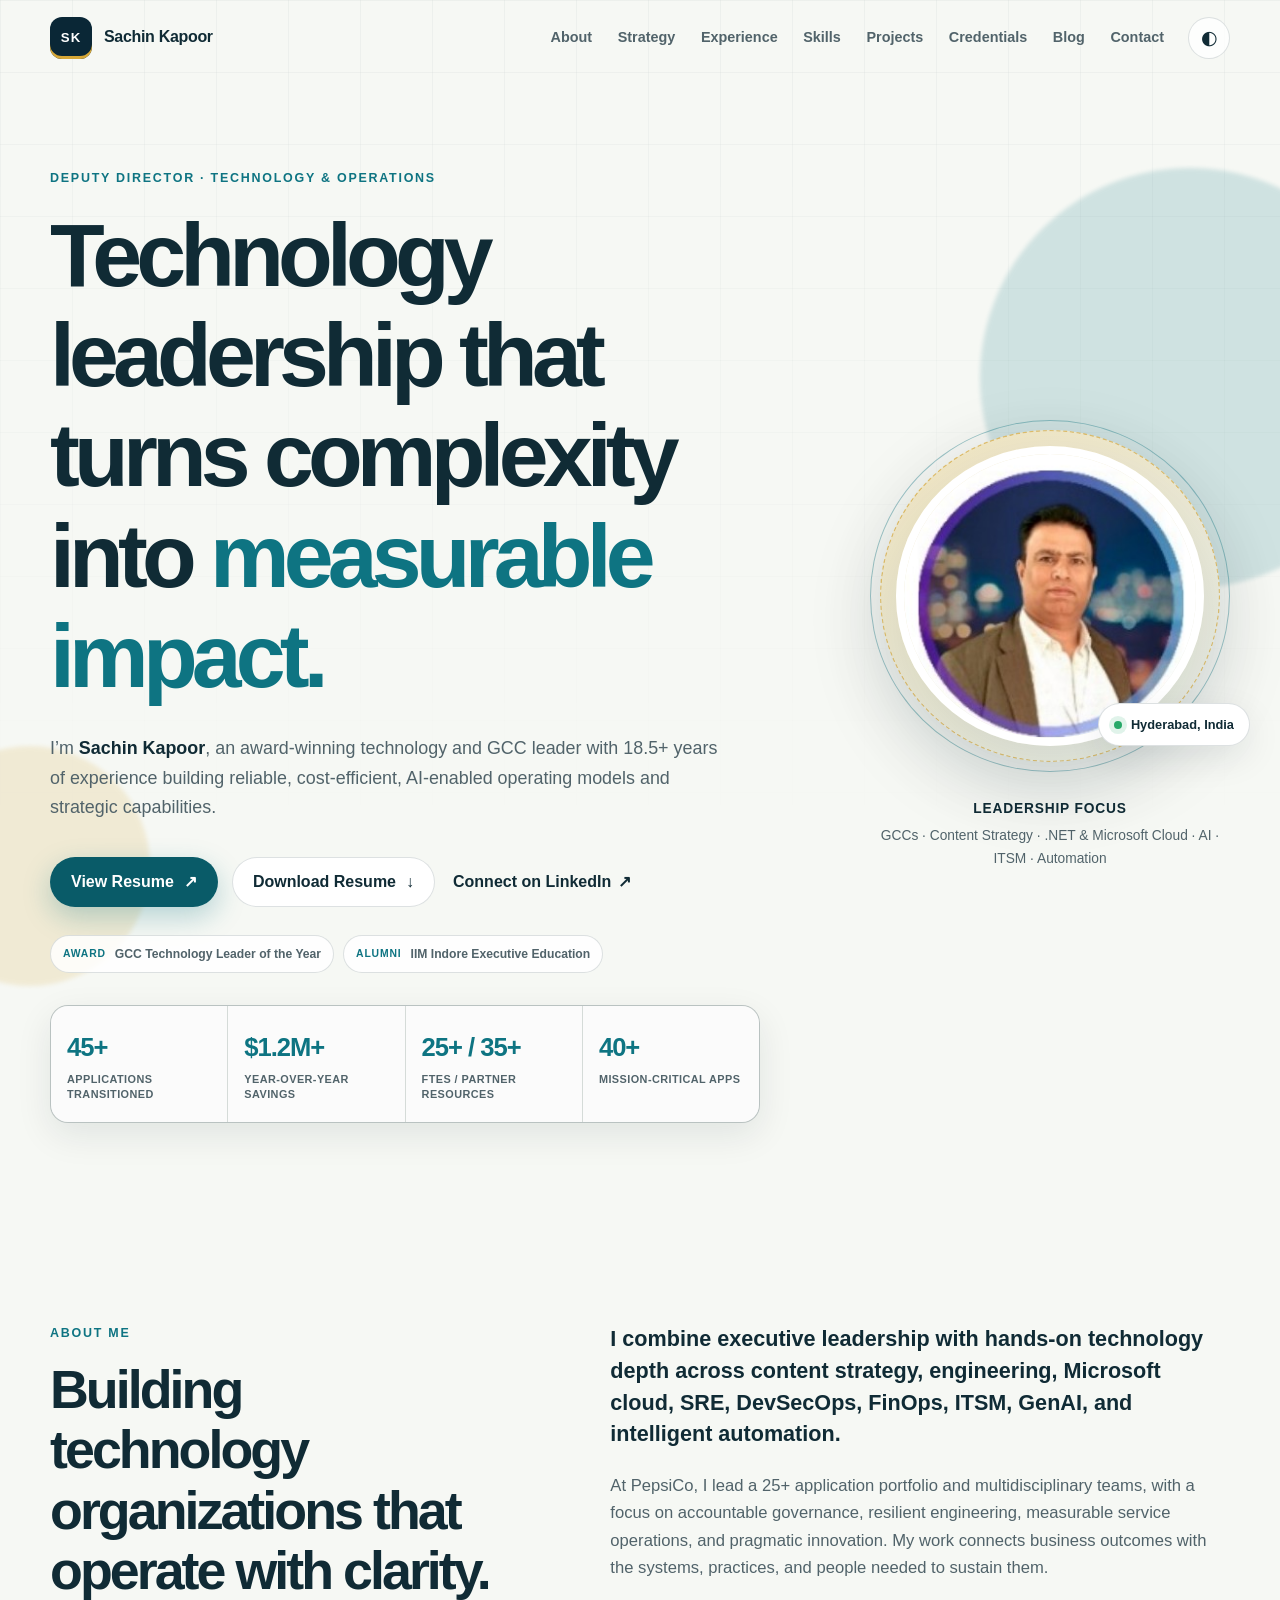
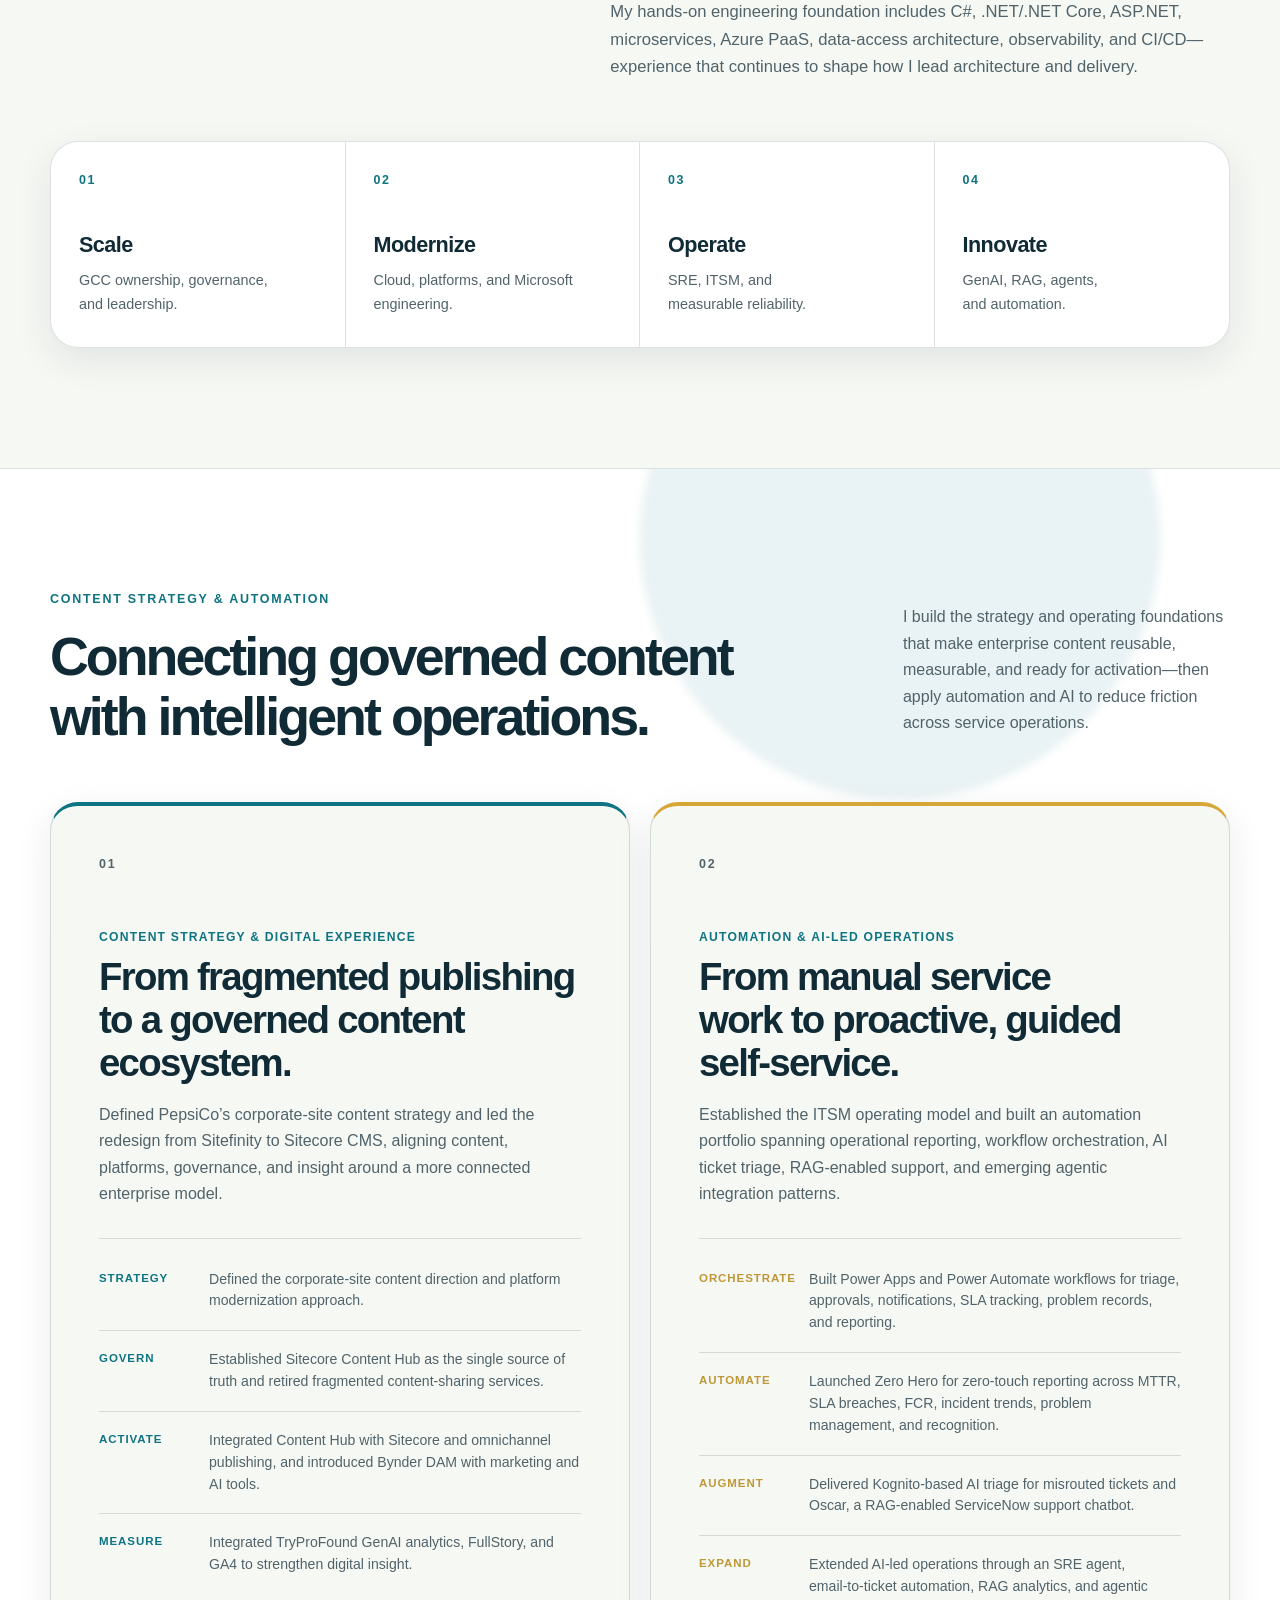
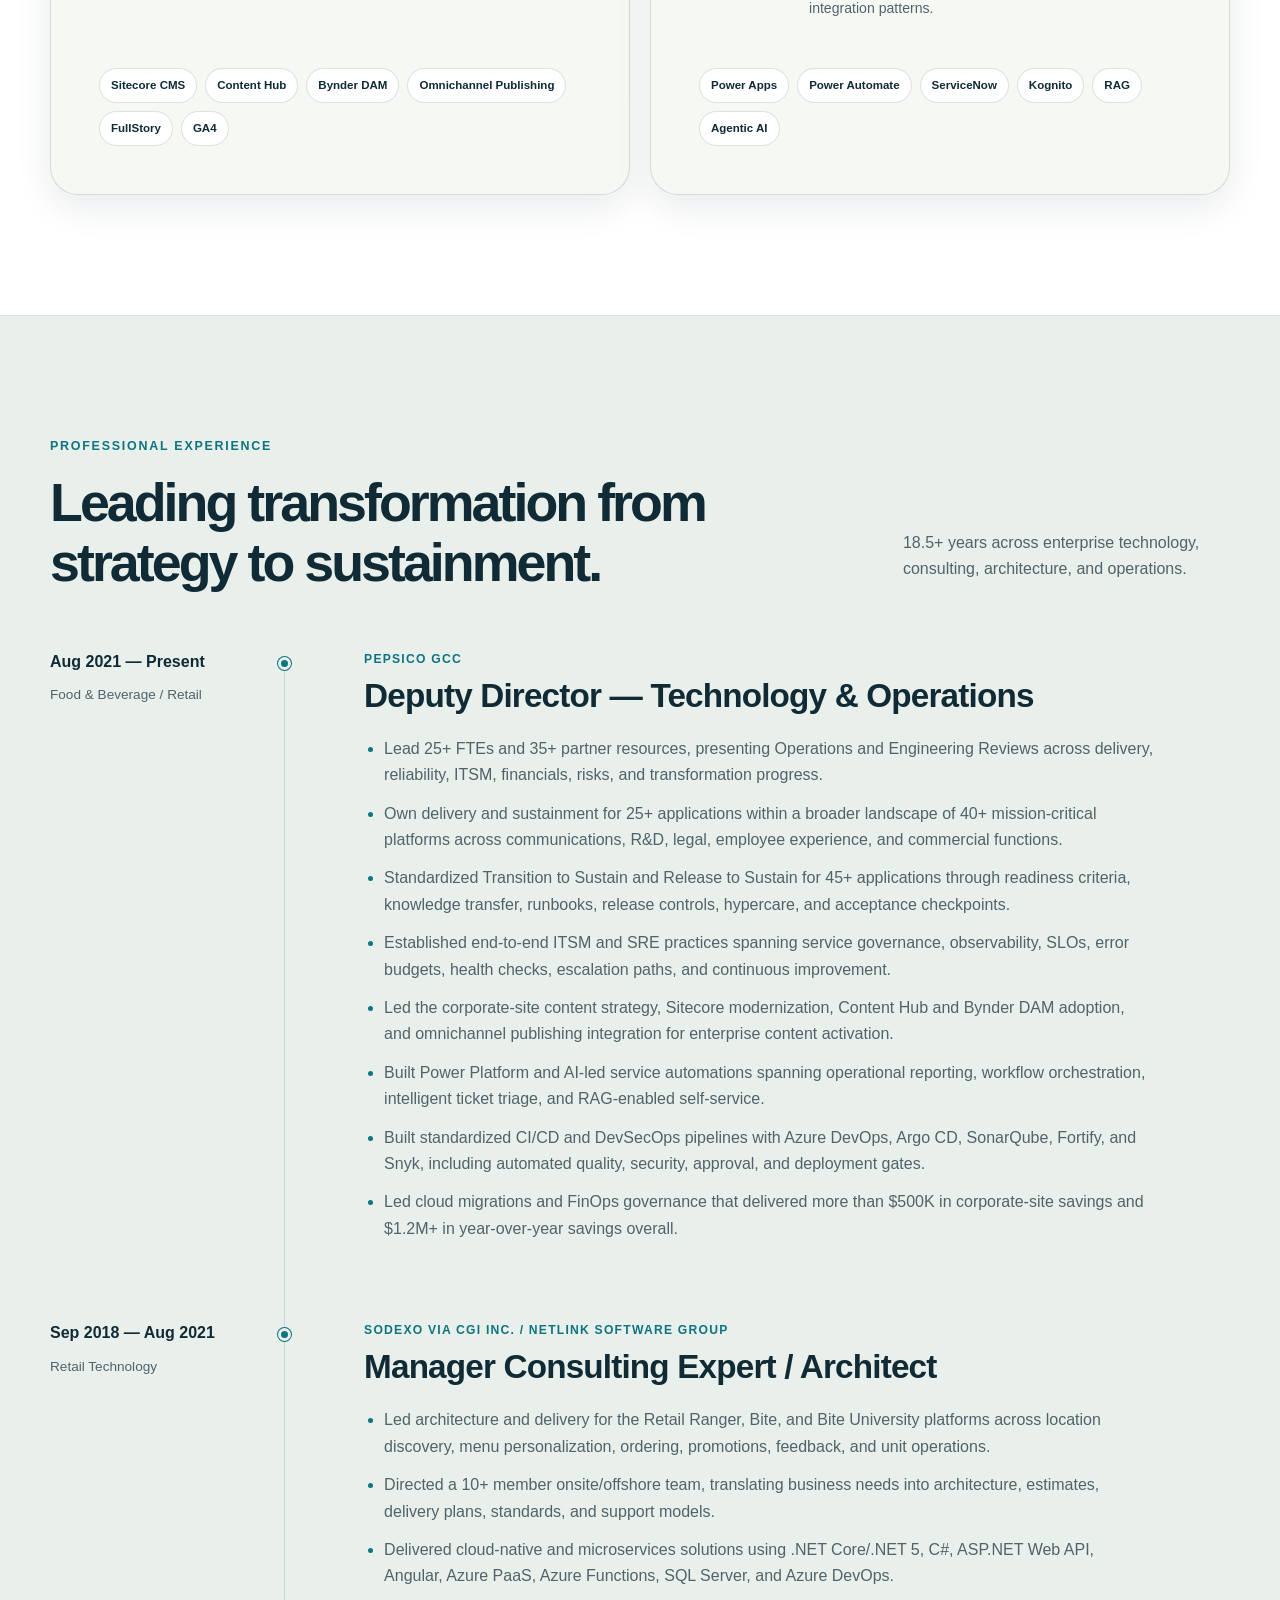
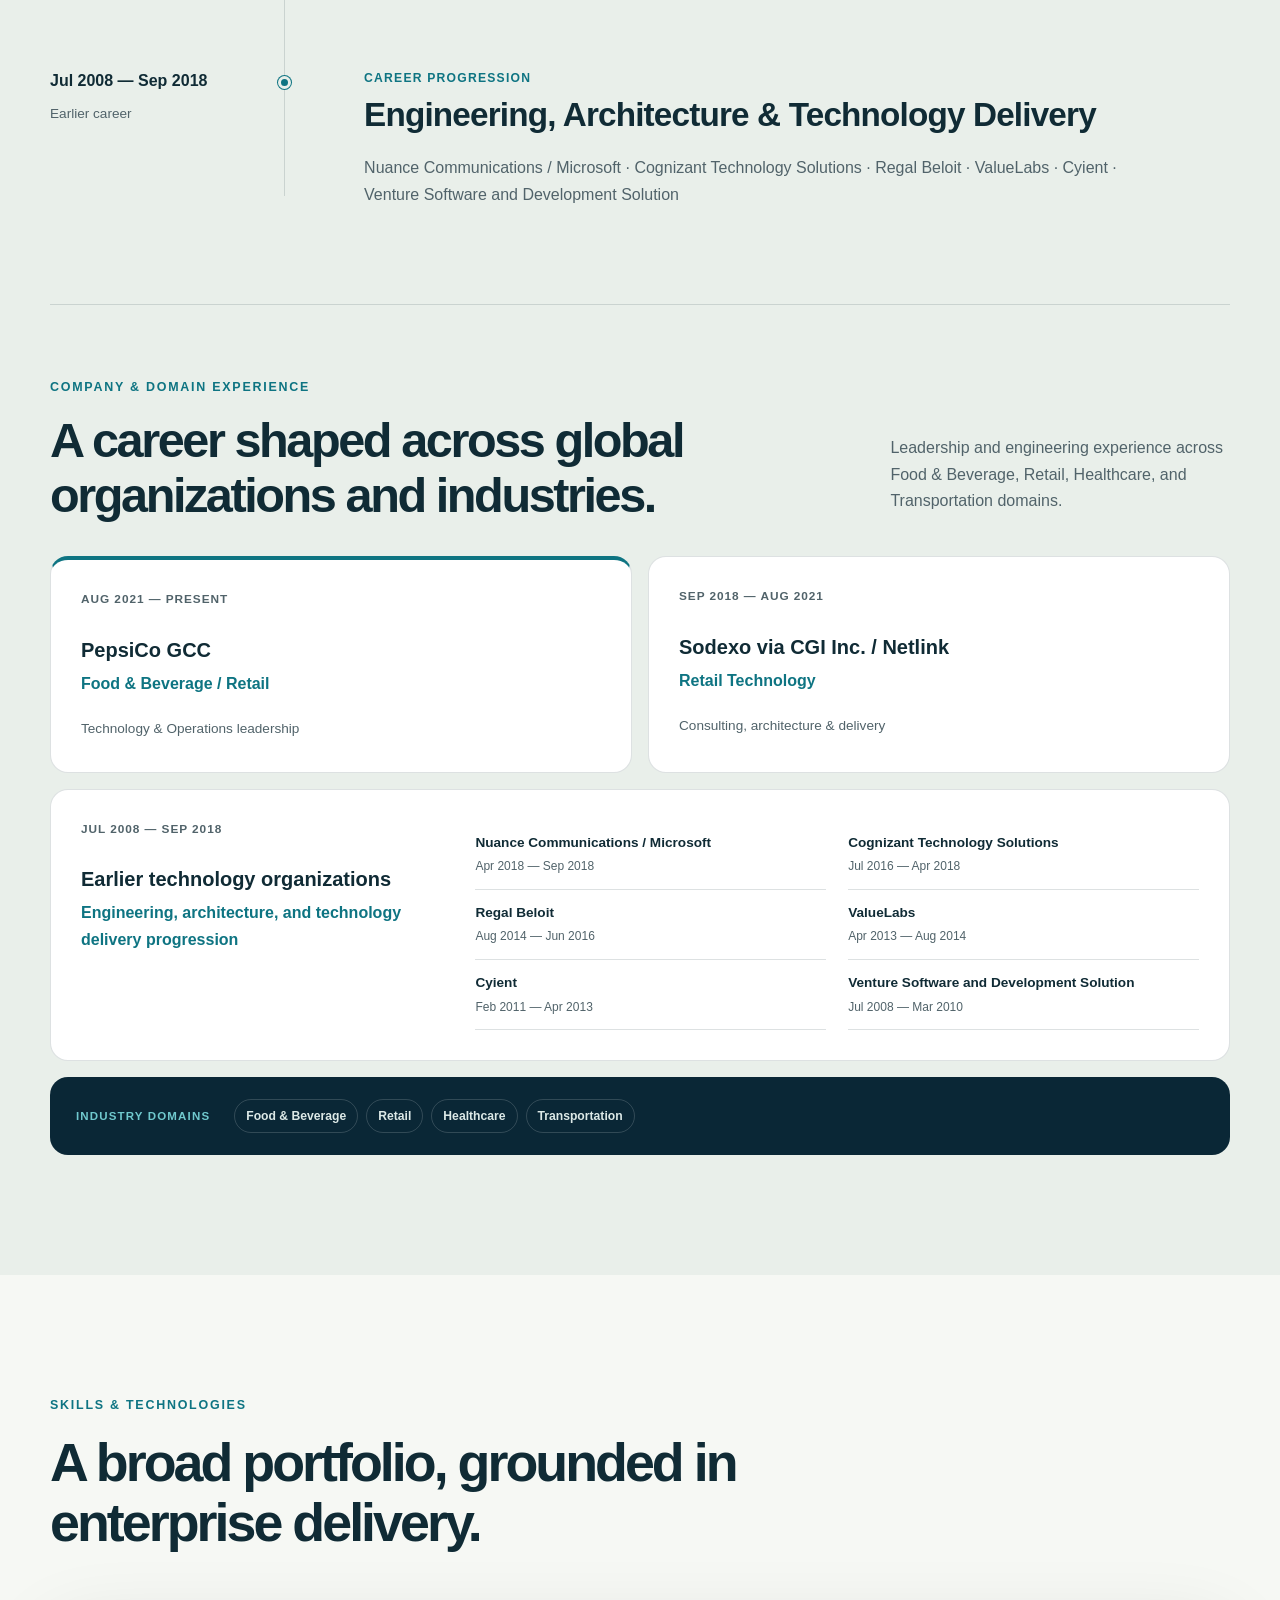
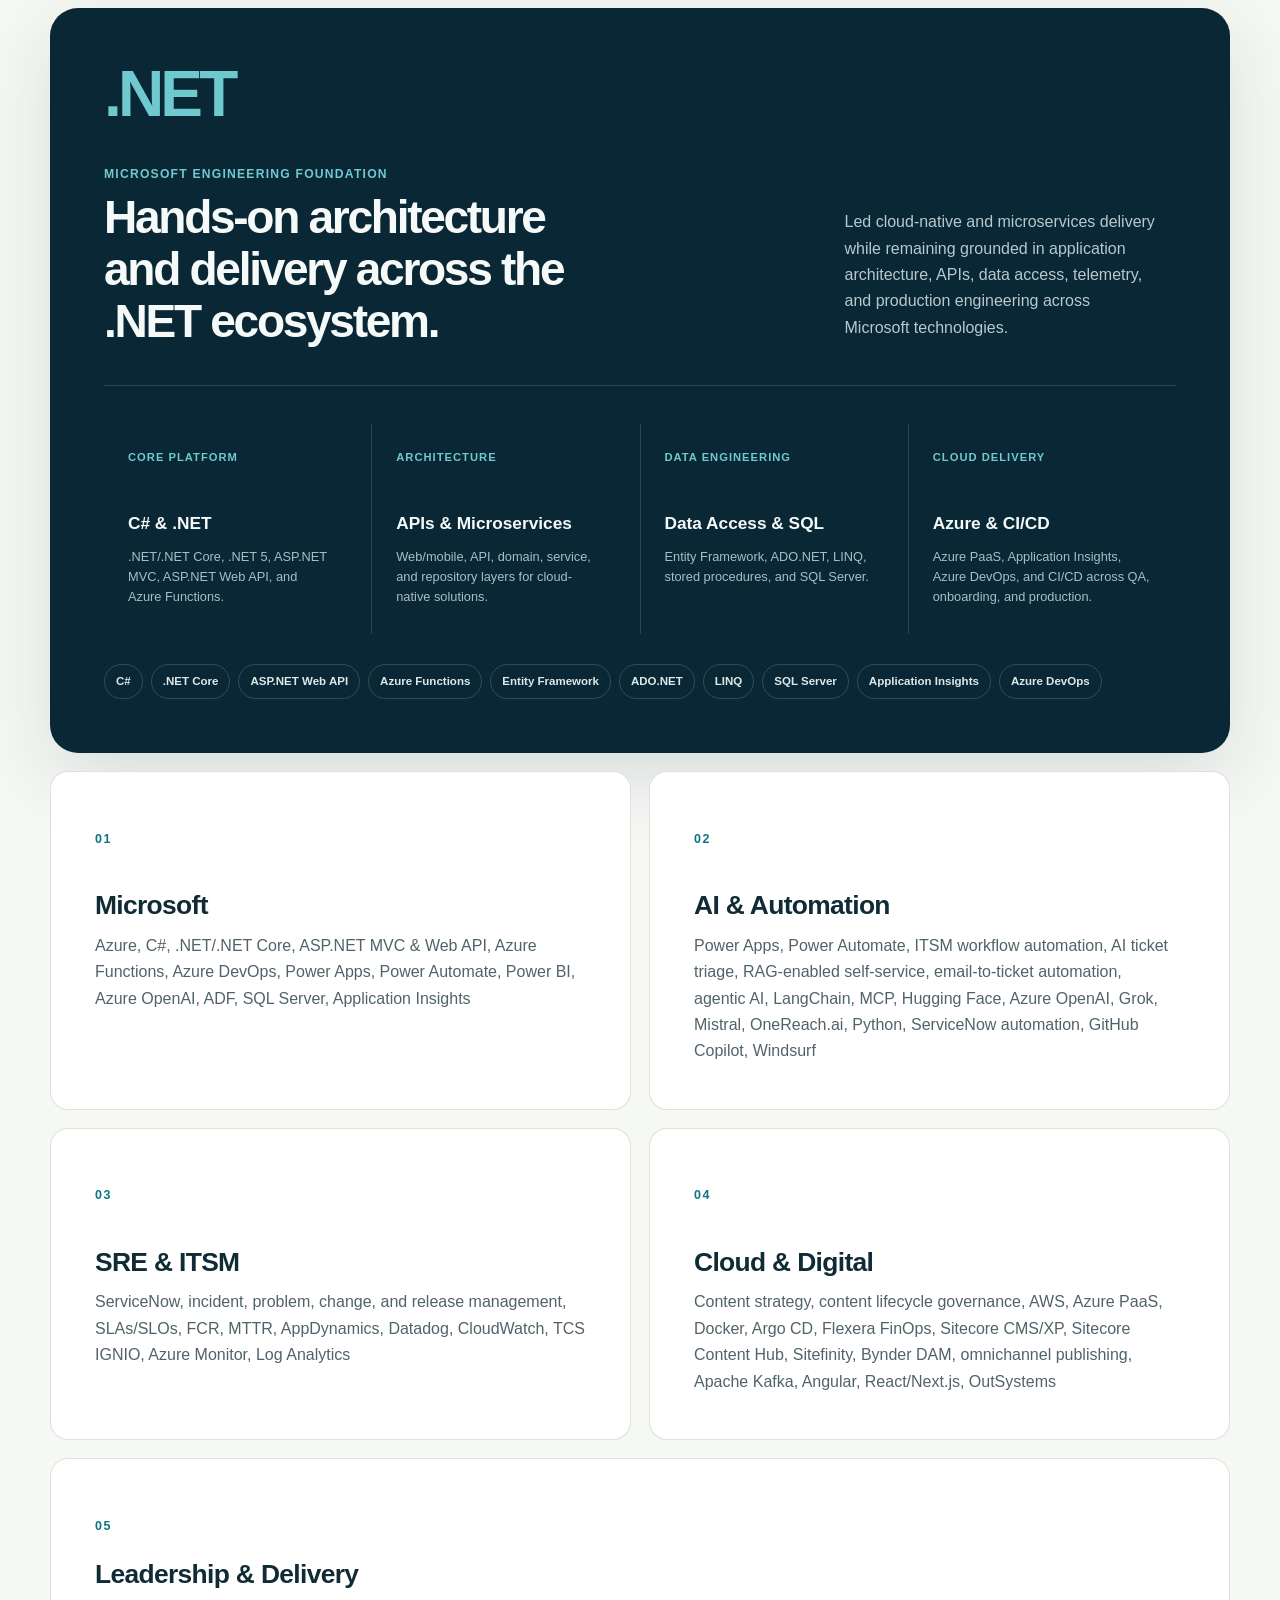
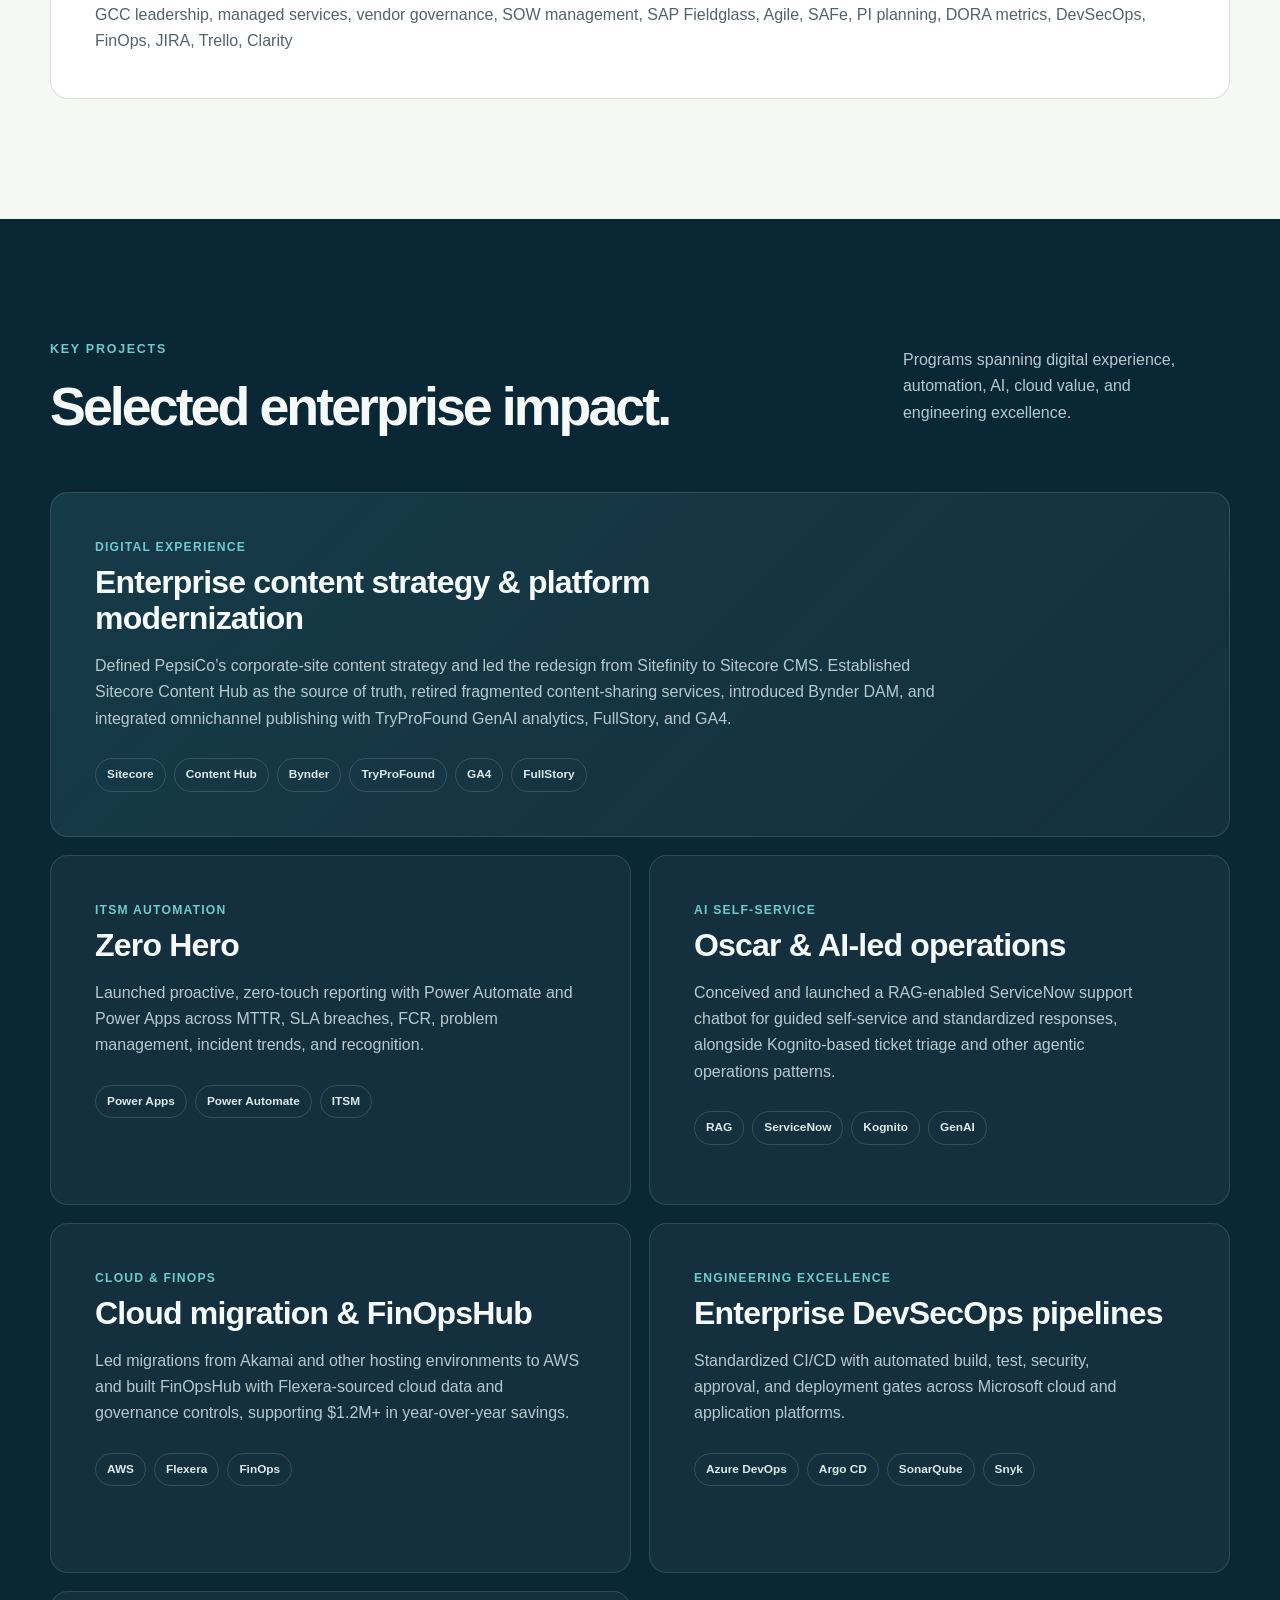
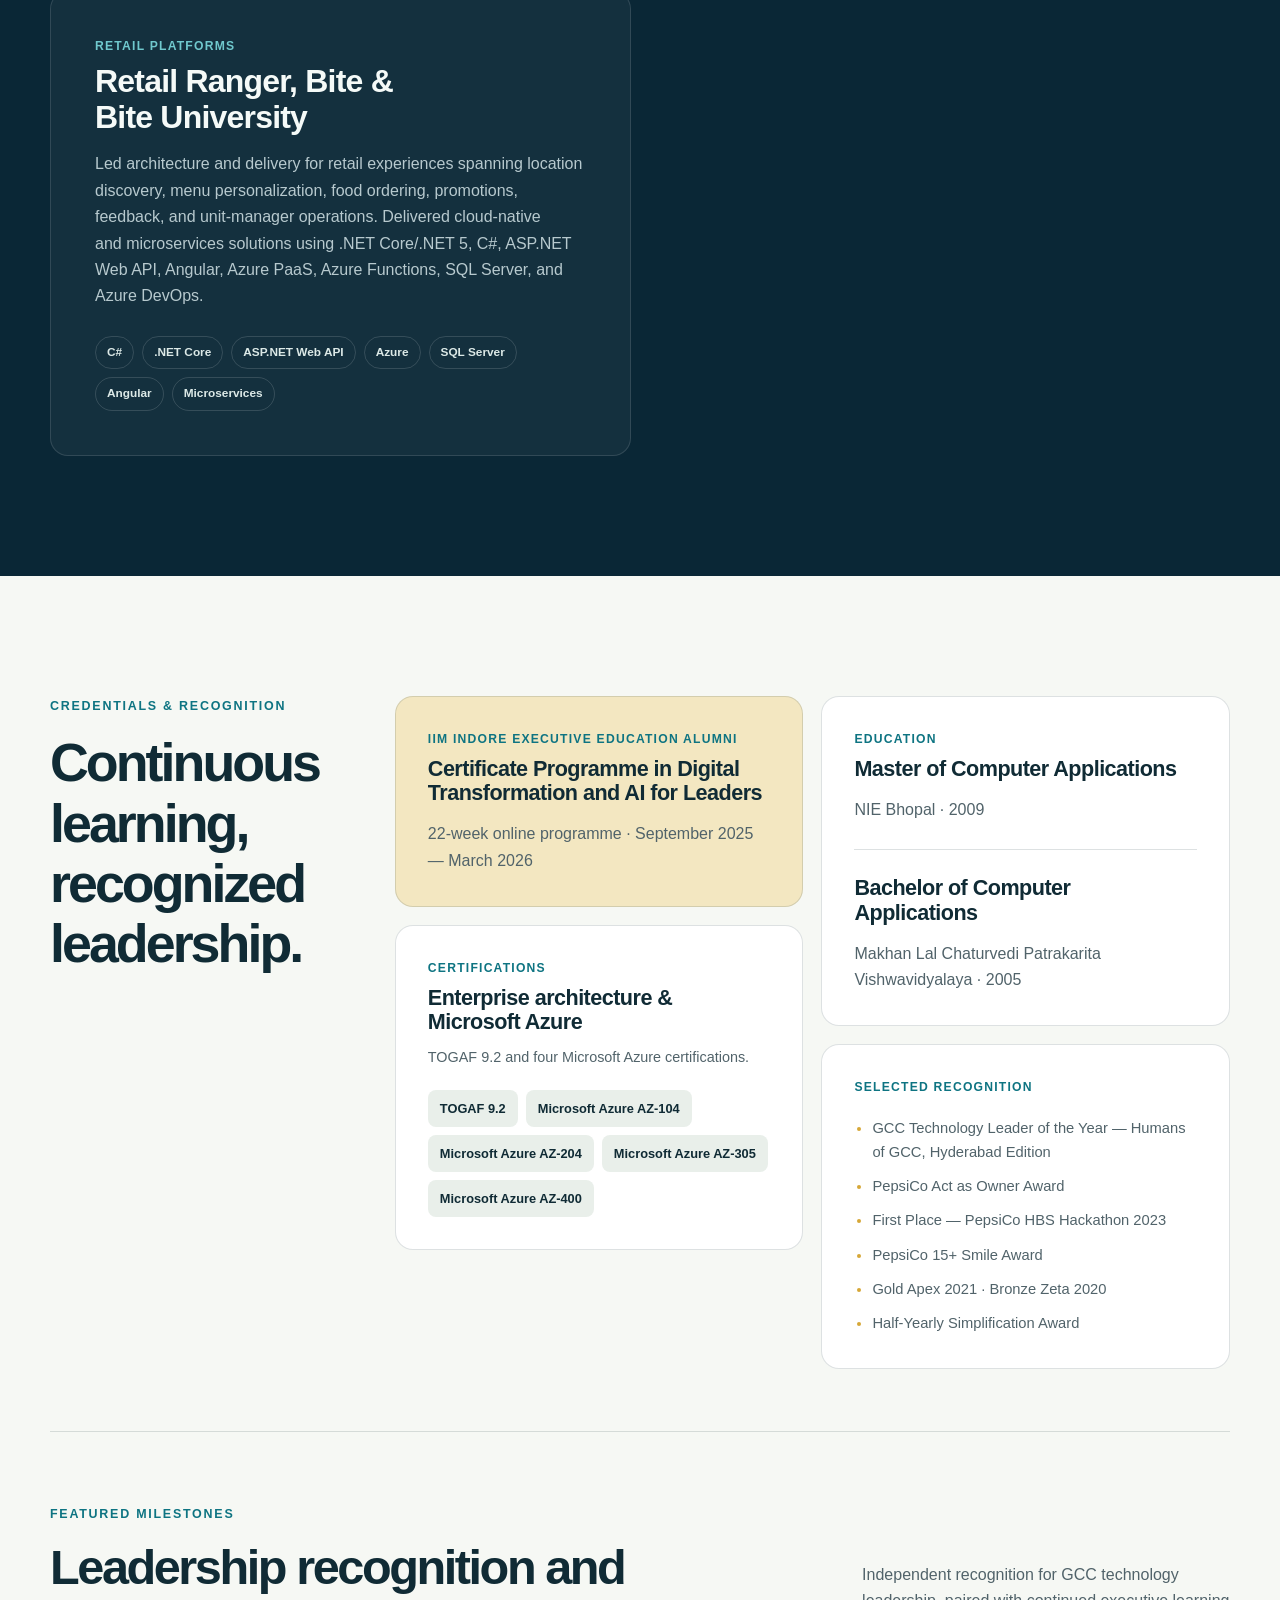
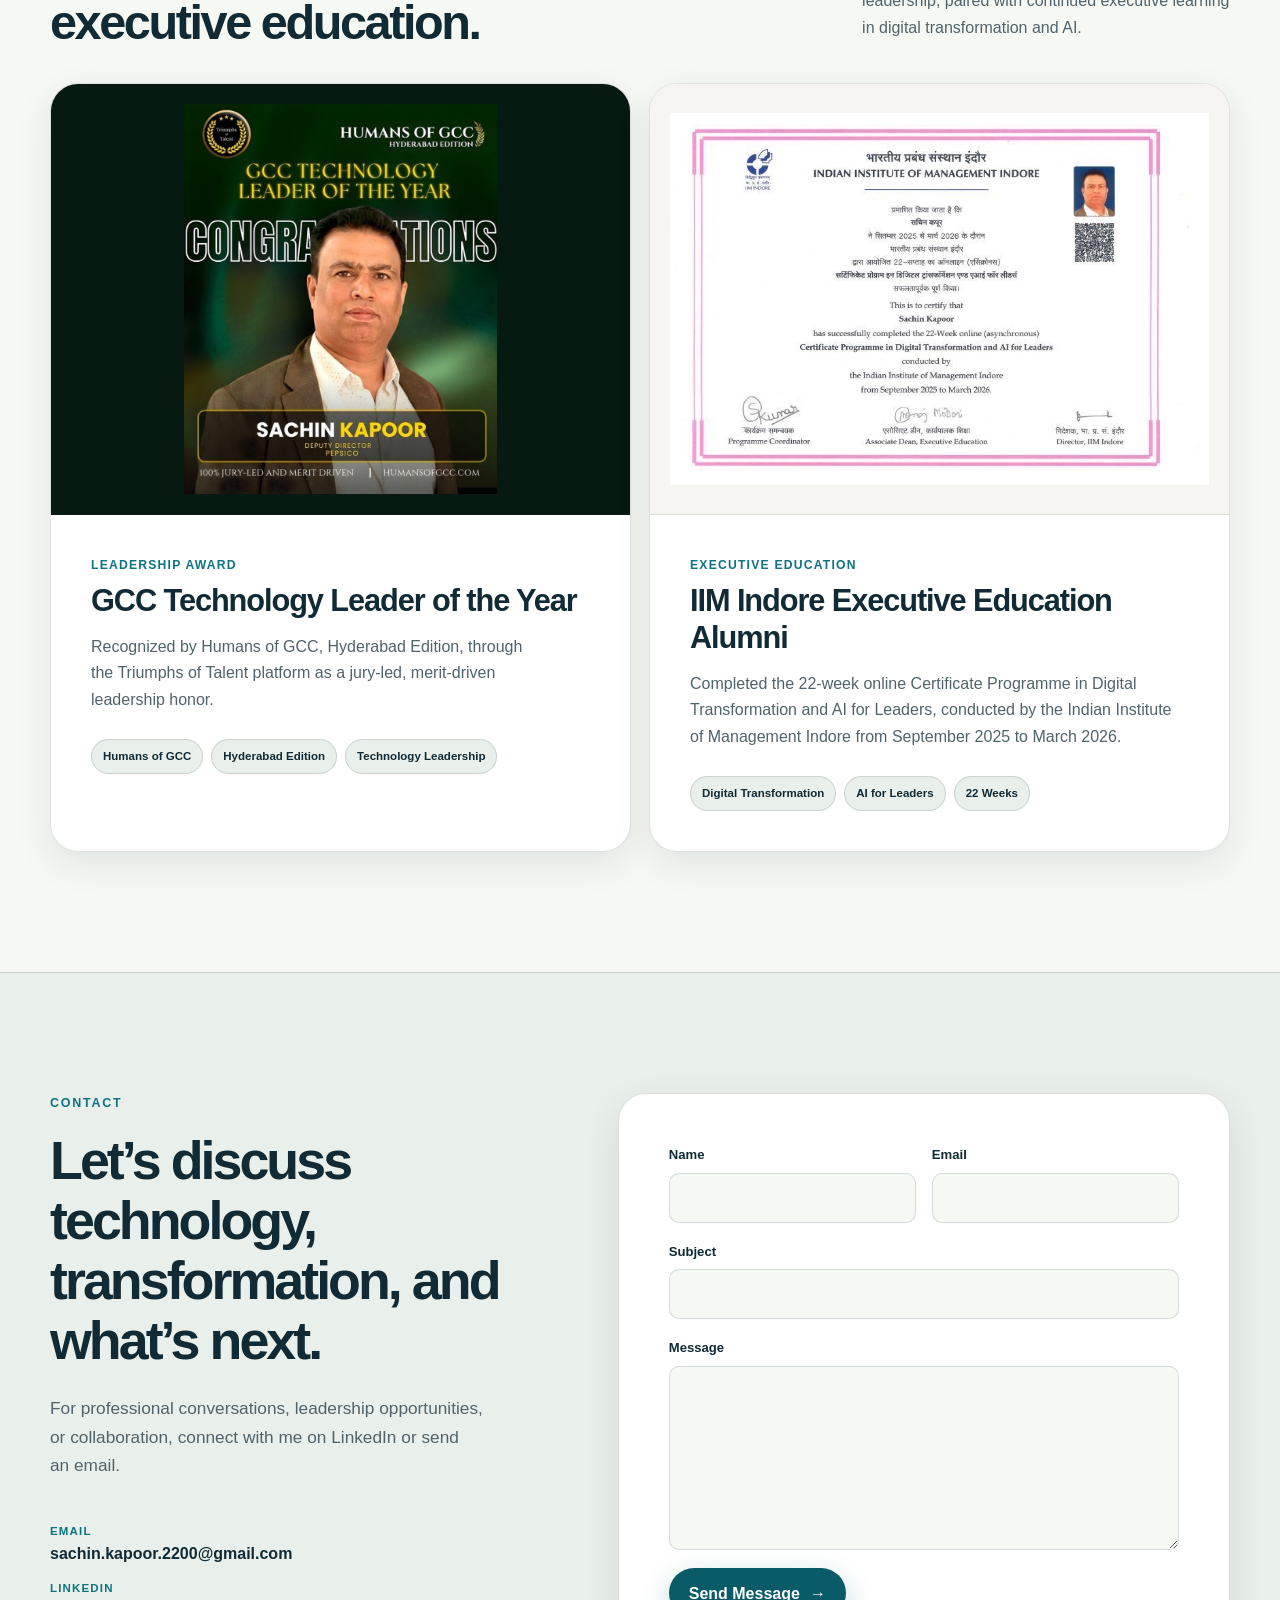
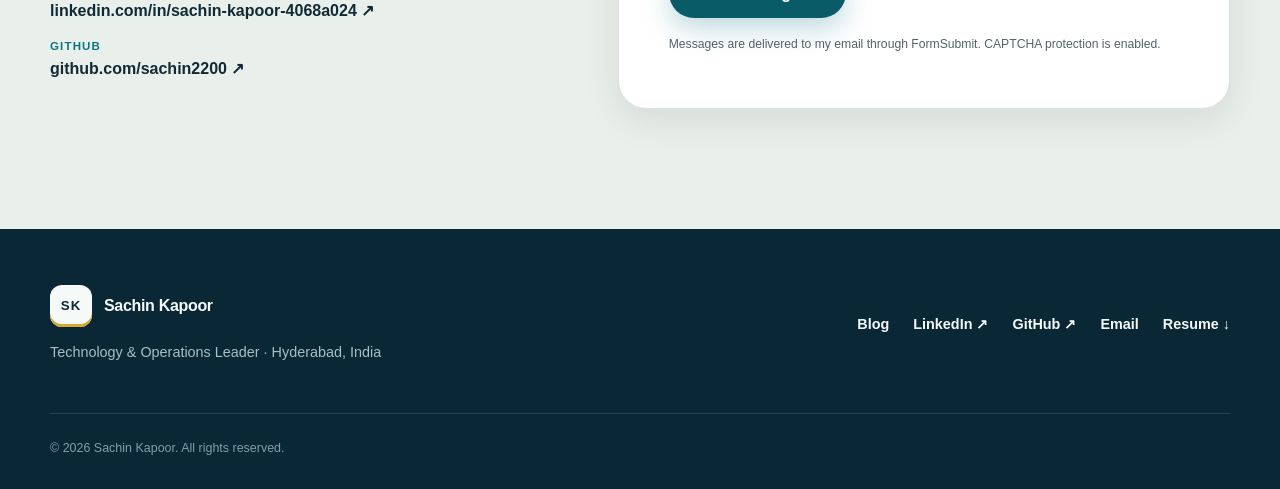
==== commit 08cfe0e6: "Use PNG credential images" ====
--- a/index.html
+++ b/index.html
@@ -742,13 +742,13 @@
               <article class="recognition-feature">
                 <a
                   class="recognition-media recognition-media-award"
-                  href="assets/images/credentials/gcc-technology-leader-of-the-year.jpg"
+                  href="assets/images/credentials/gcc-technology-leader-of-the-year.png"
                   target="_blank"
                   rel="noopener noreferrer"
                   aria-label="Open the GCC Technology Leader of the Year recognition image"
                 >
                   <img
-                    src="assets/images/credentials/gcc-technology-leader-of-the-year.jpg"
+                    src="assets/images/credentials/gcc-technology-leader-of-the-year.png"
                     width="800"
                     height="997"
                     loading="lazy"
@@ -774,13 +774,13 @@
               <article class="recognition-feature">
                 <a
                   class="recognition-media recognition-media-certificate"
-                  href="assets/images/credentials/iim-indore-certificate.jpg"
+                  href="assets/images/credentials/iim-indore-certificate.png"
                   target="_blank"
                   rel="noopener noreferrer"
                   aria-label="Open the IIM Indore programme certificate image"
                 >
                   <img
-                    src="assets/images/credentials/iim-indore-certificate.jpg"
+                    src="assets/images/credentials/iim-indore-certificate.png"
                     width="792"
                     height="547"
                     loading="lazy"
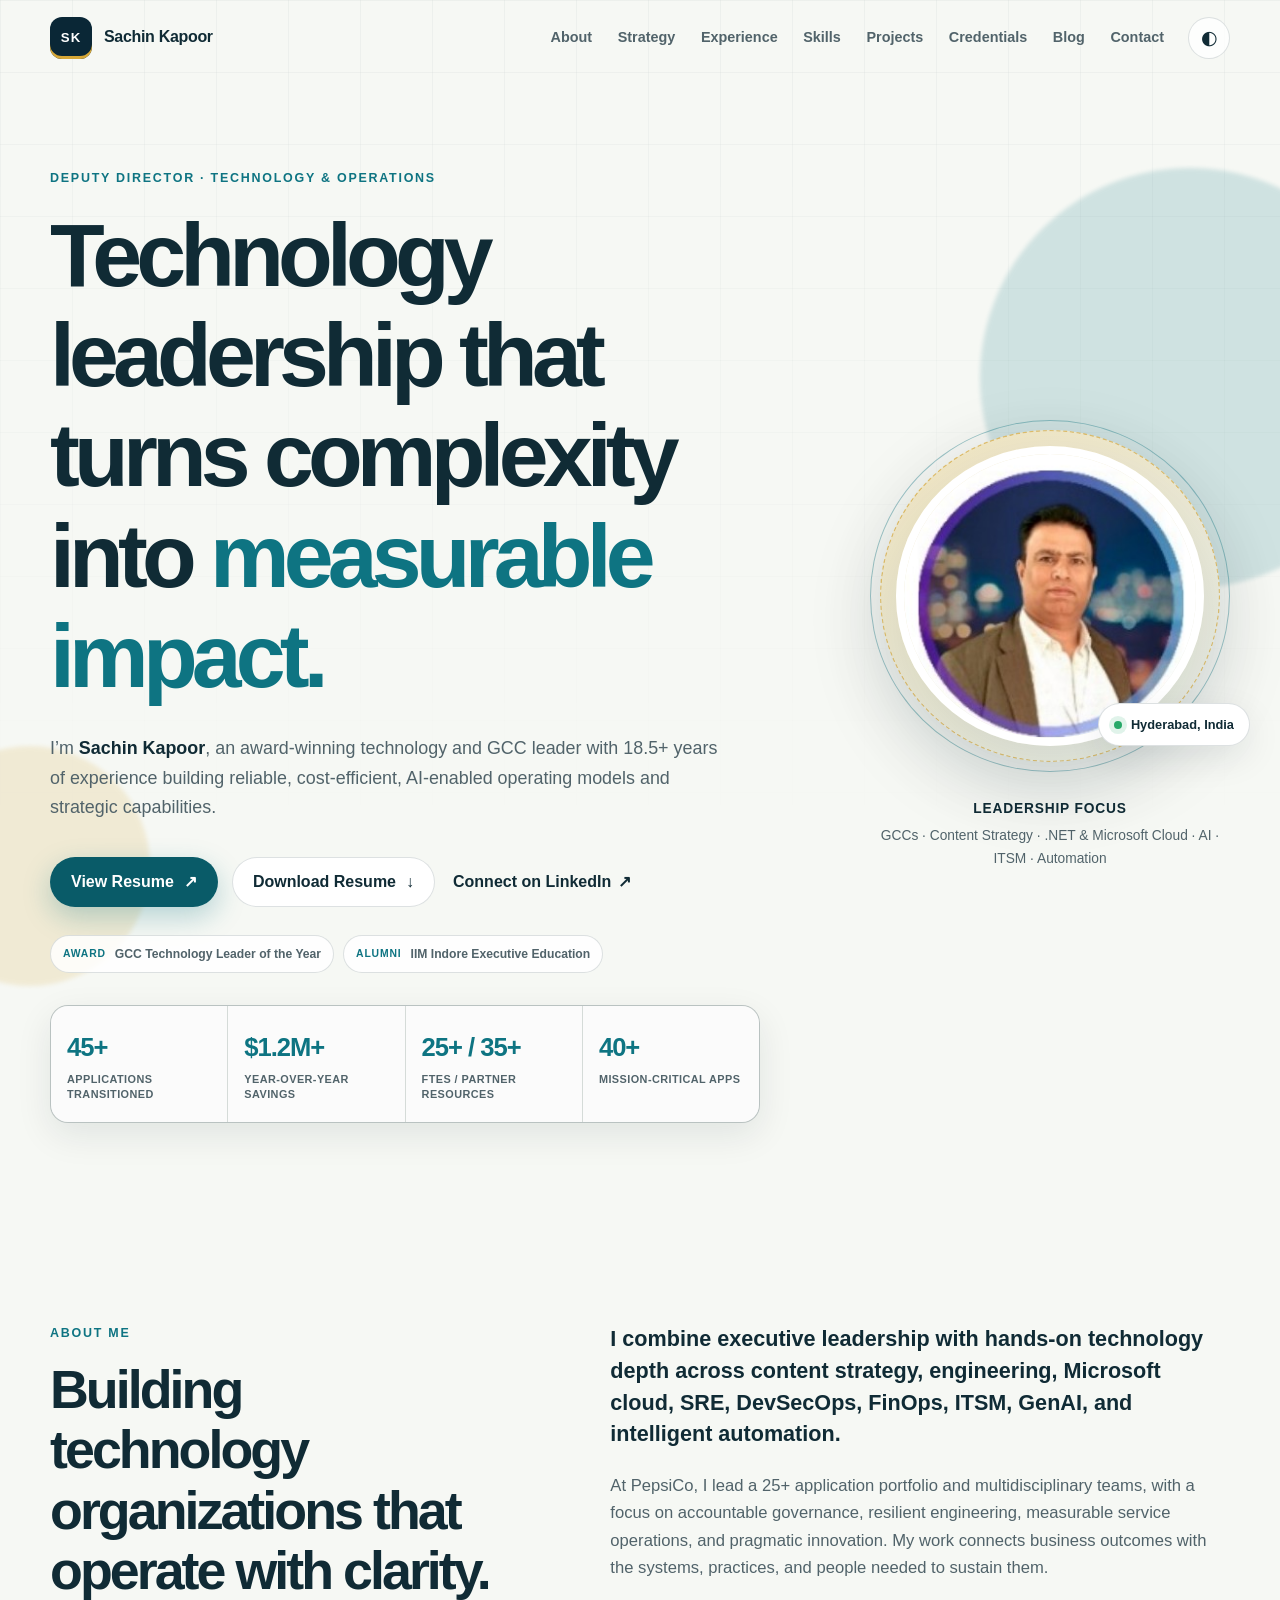
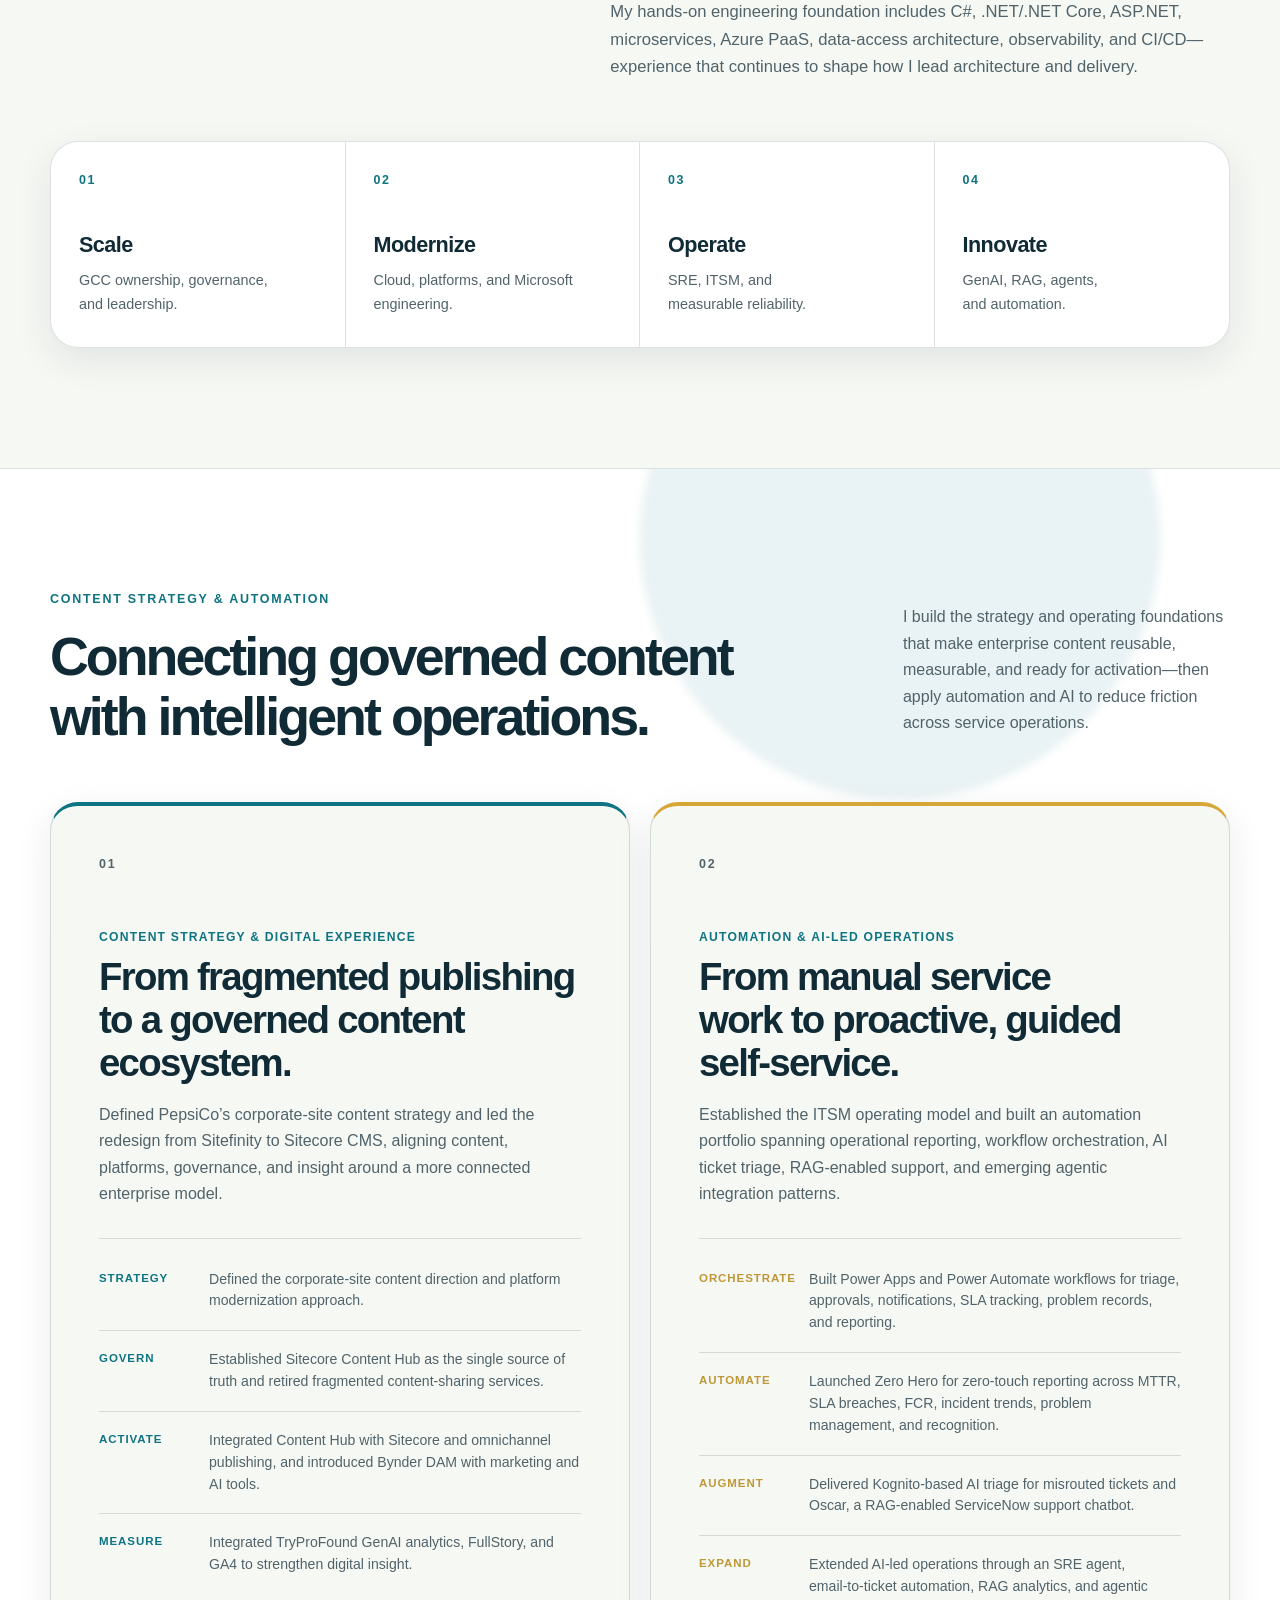
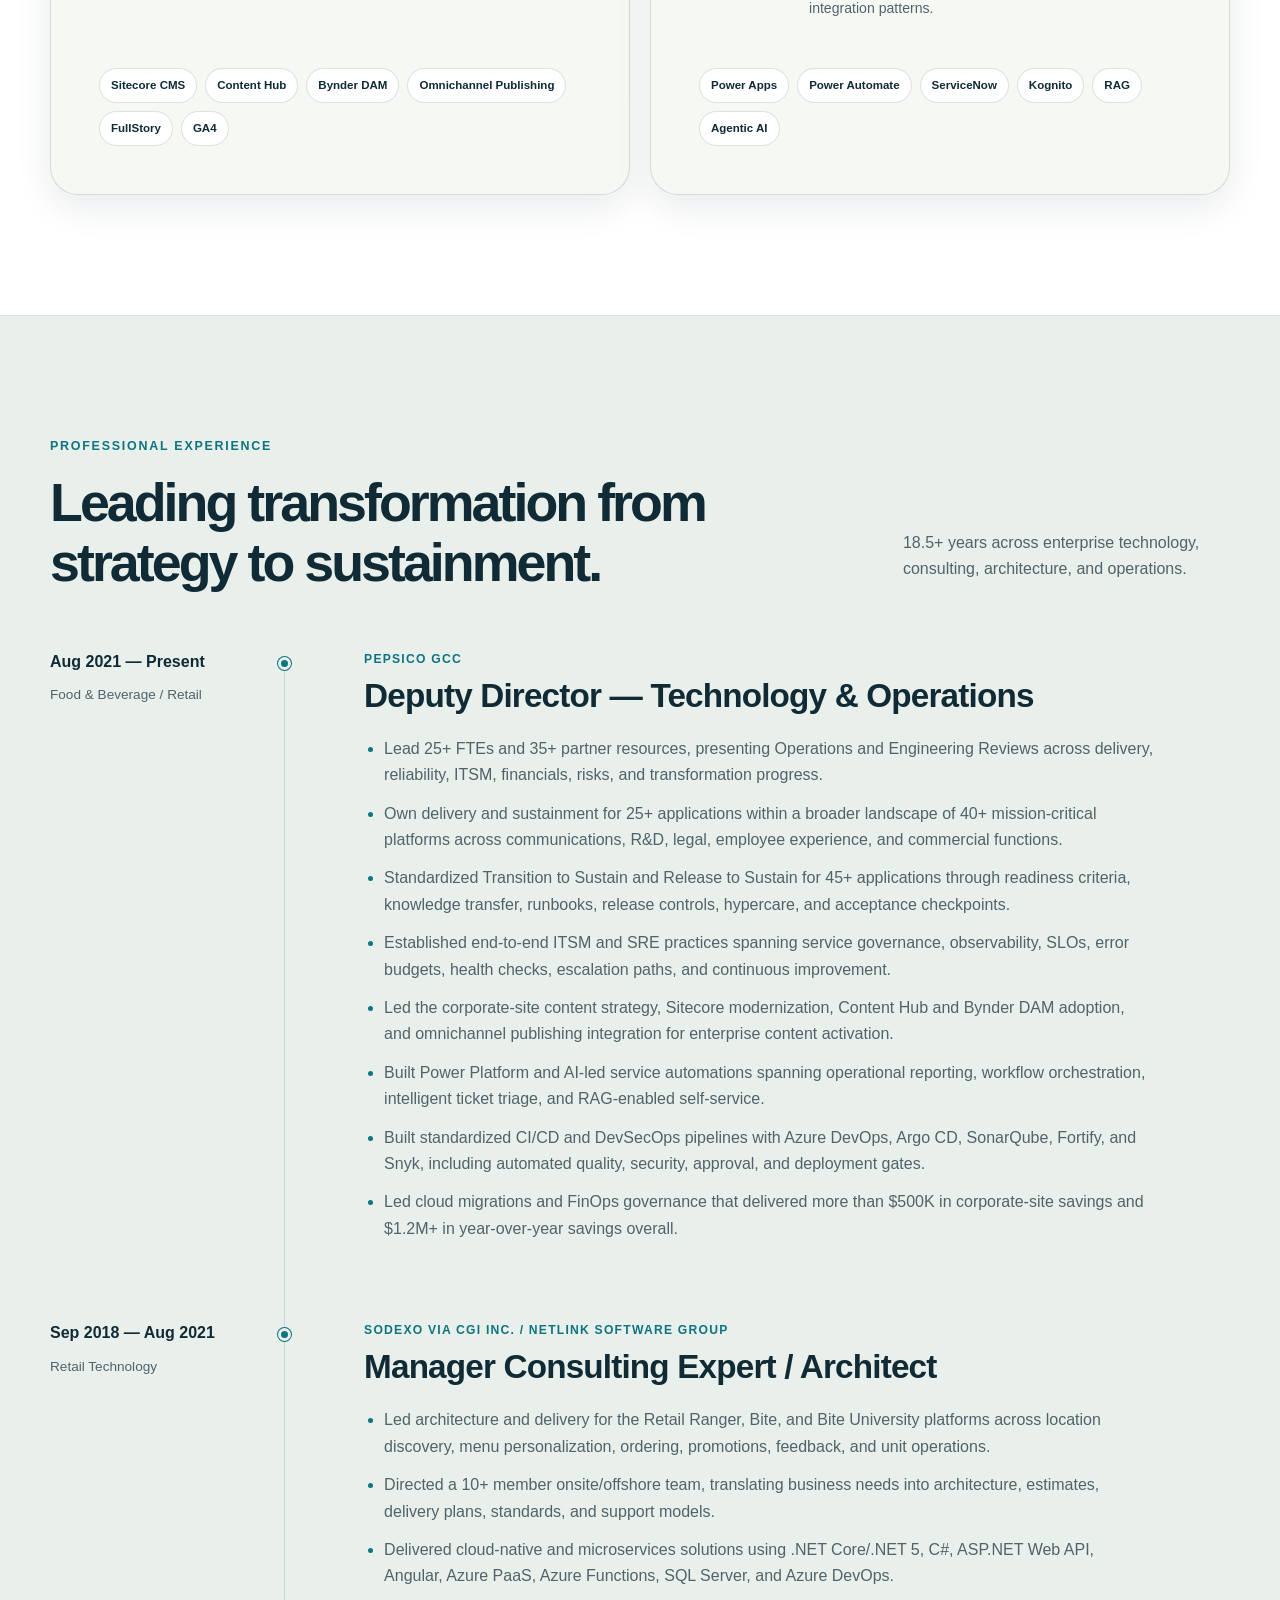
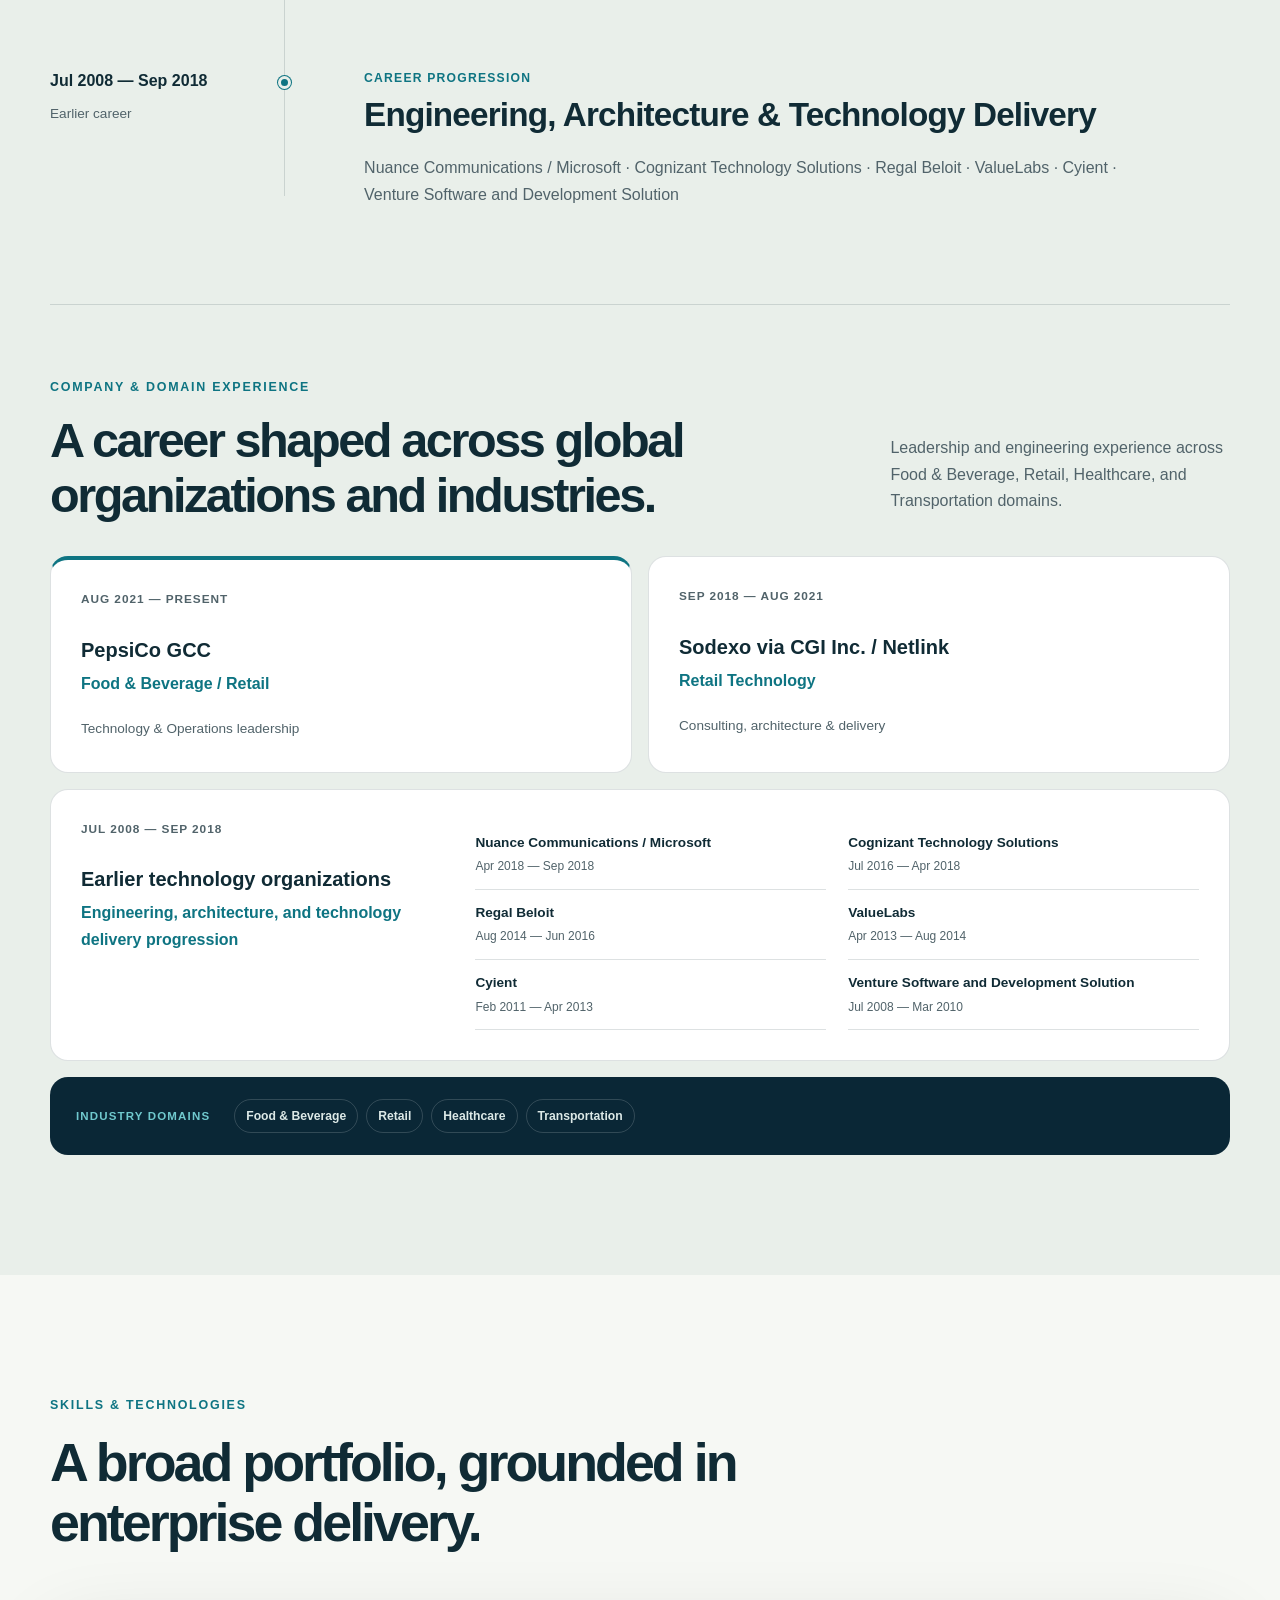
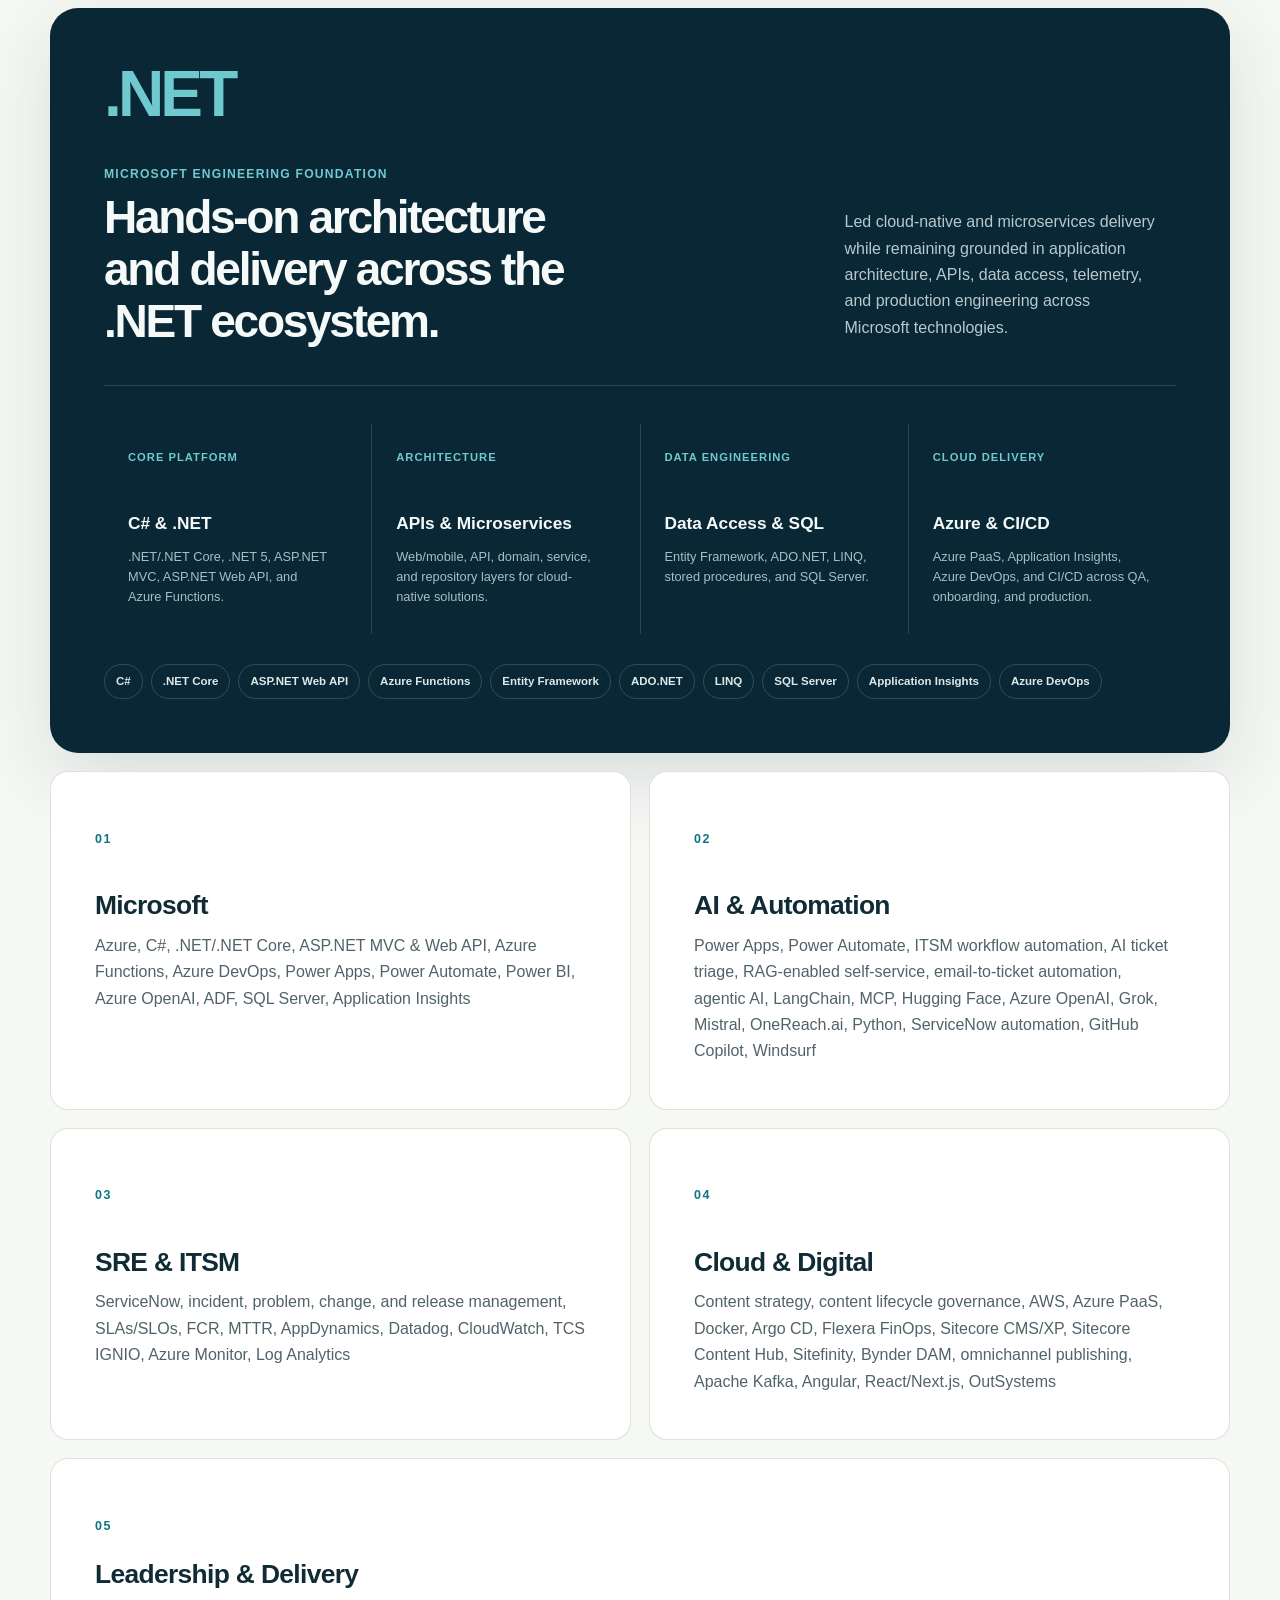
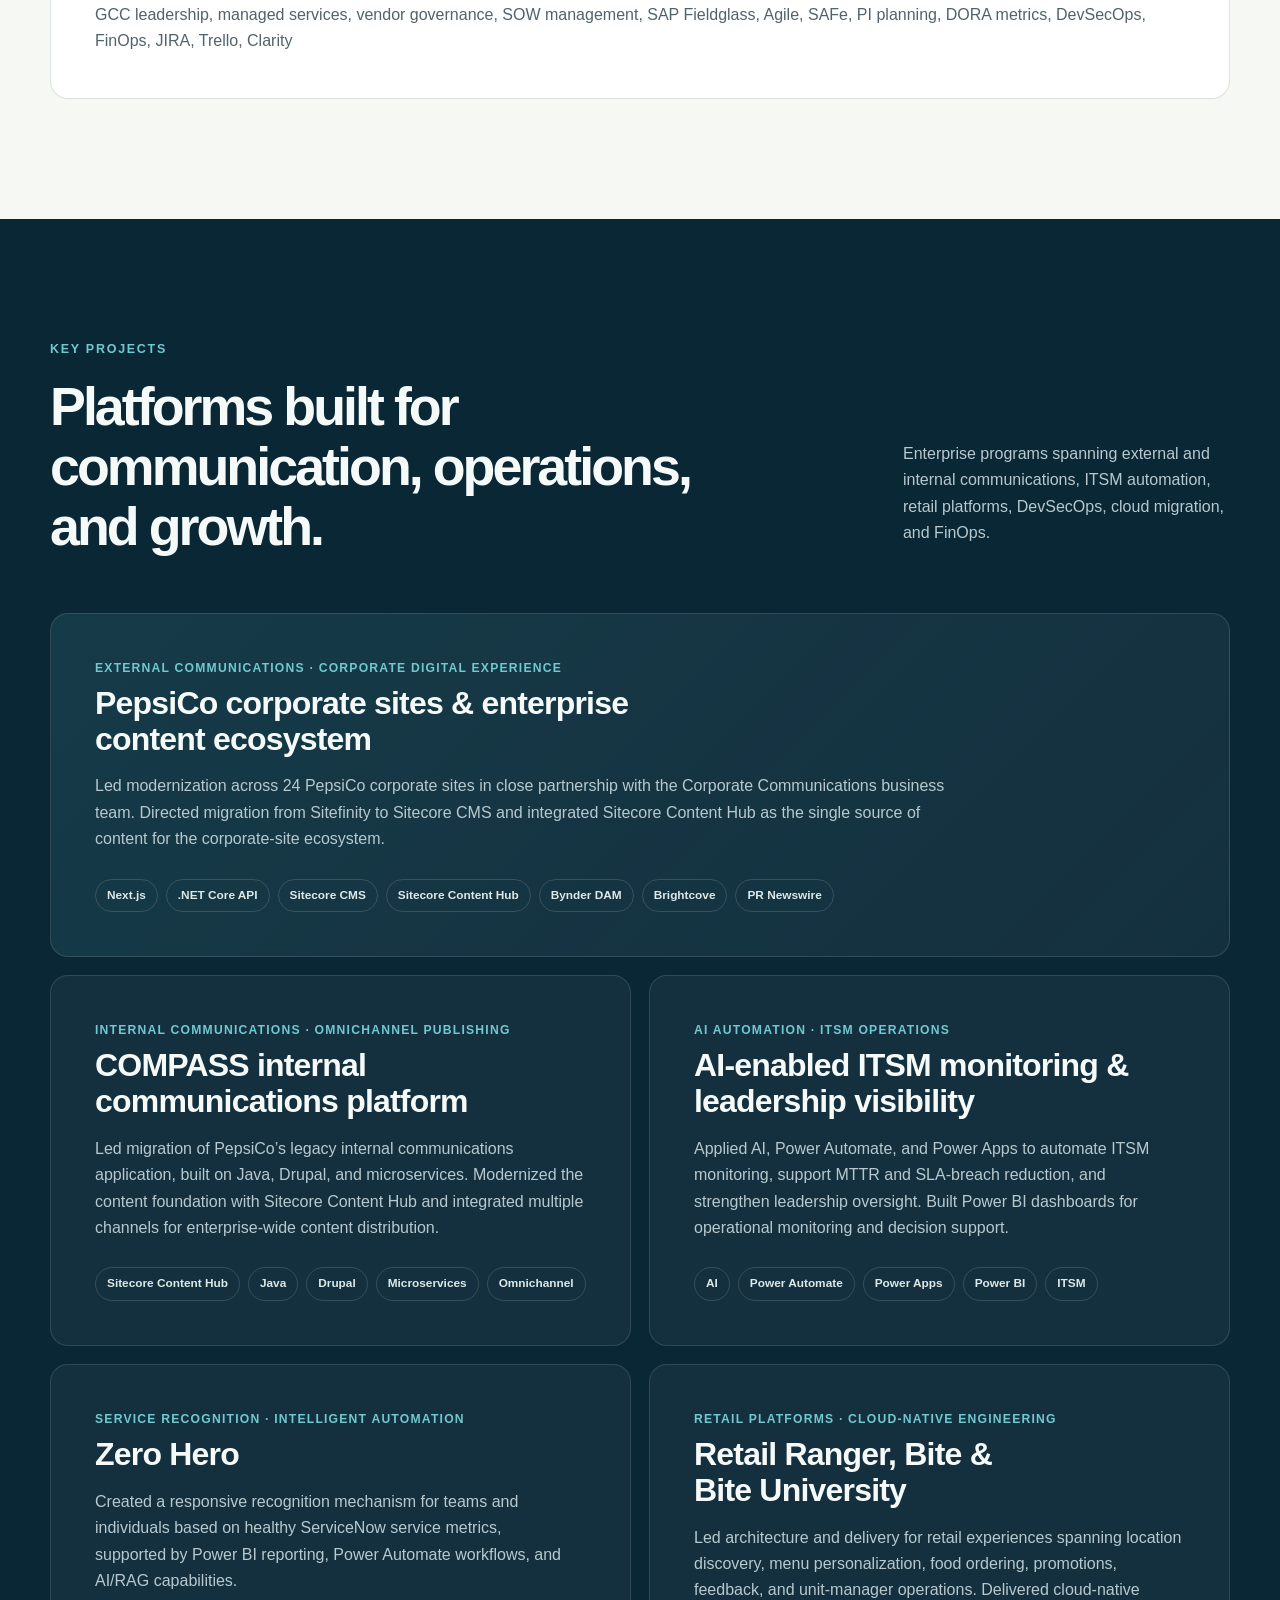
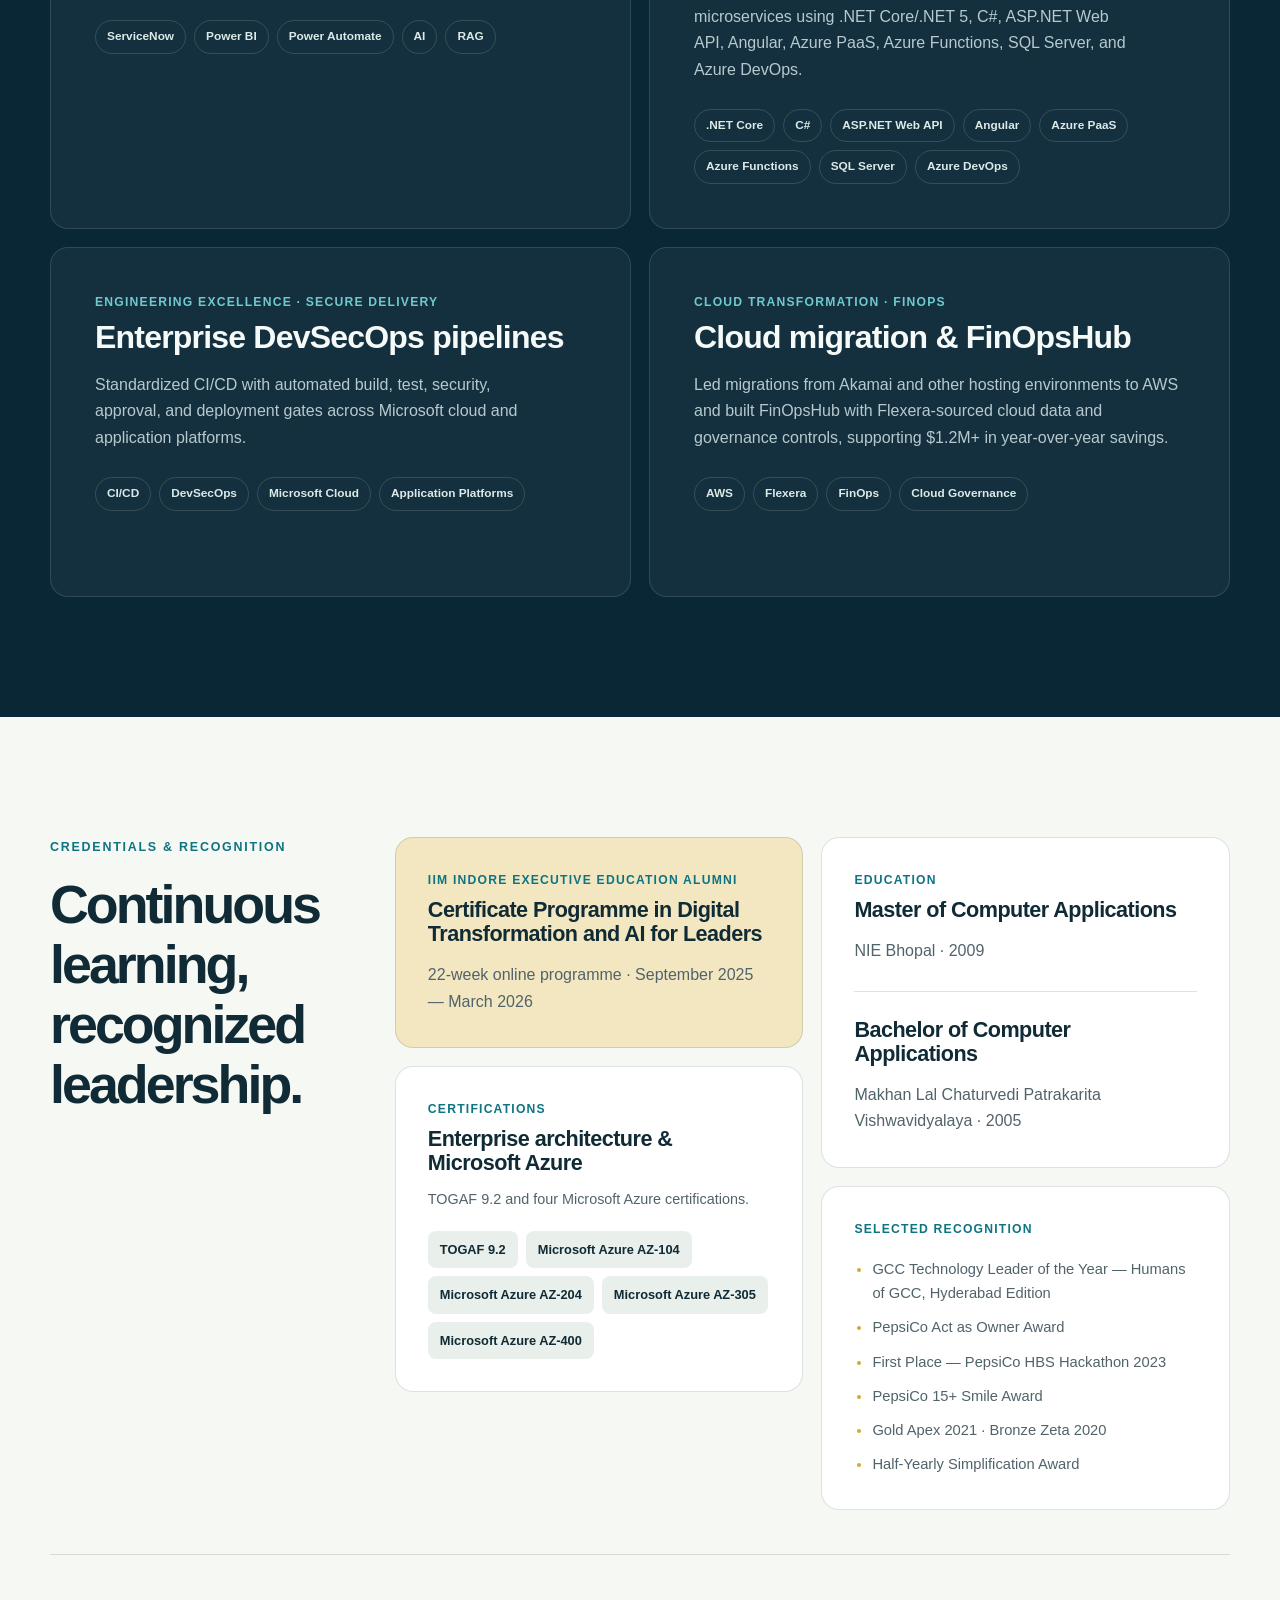
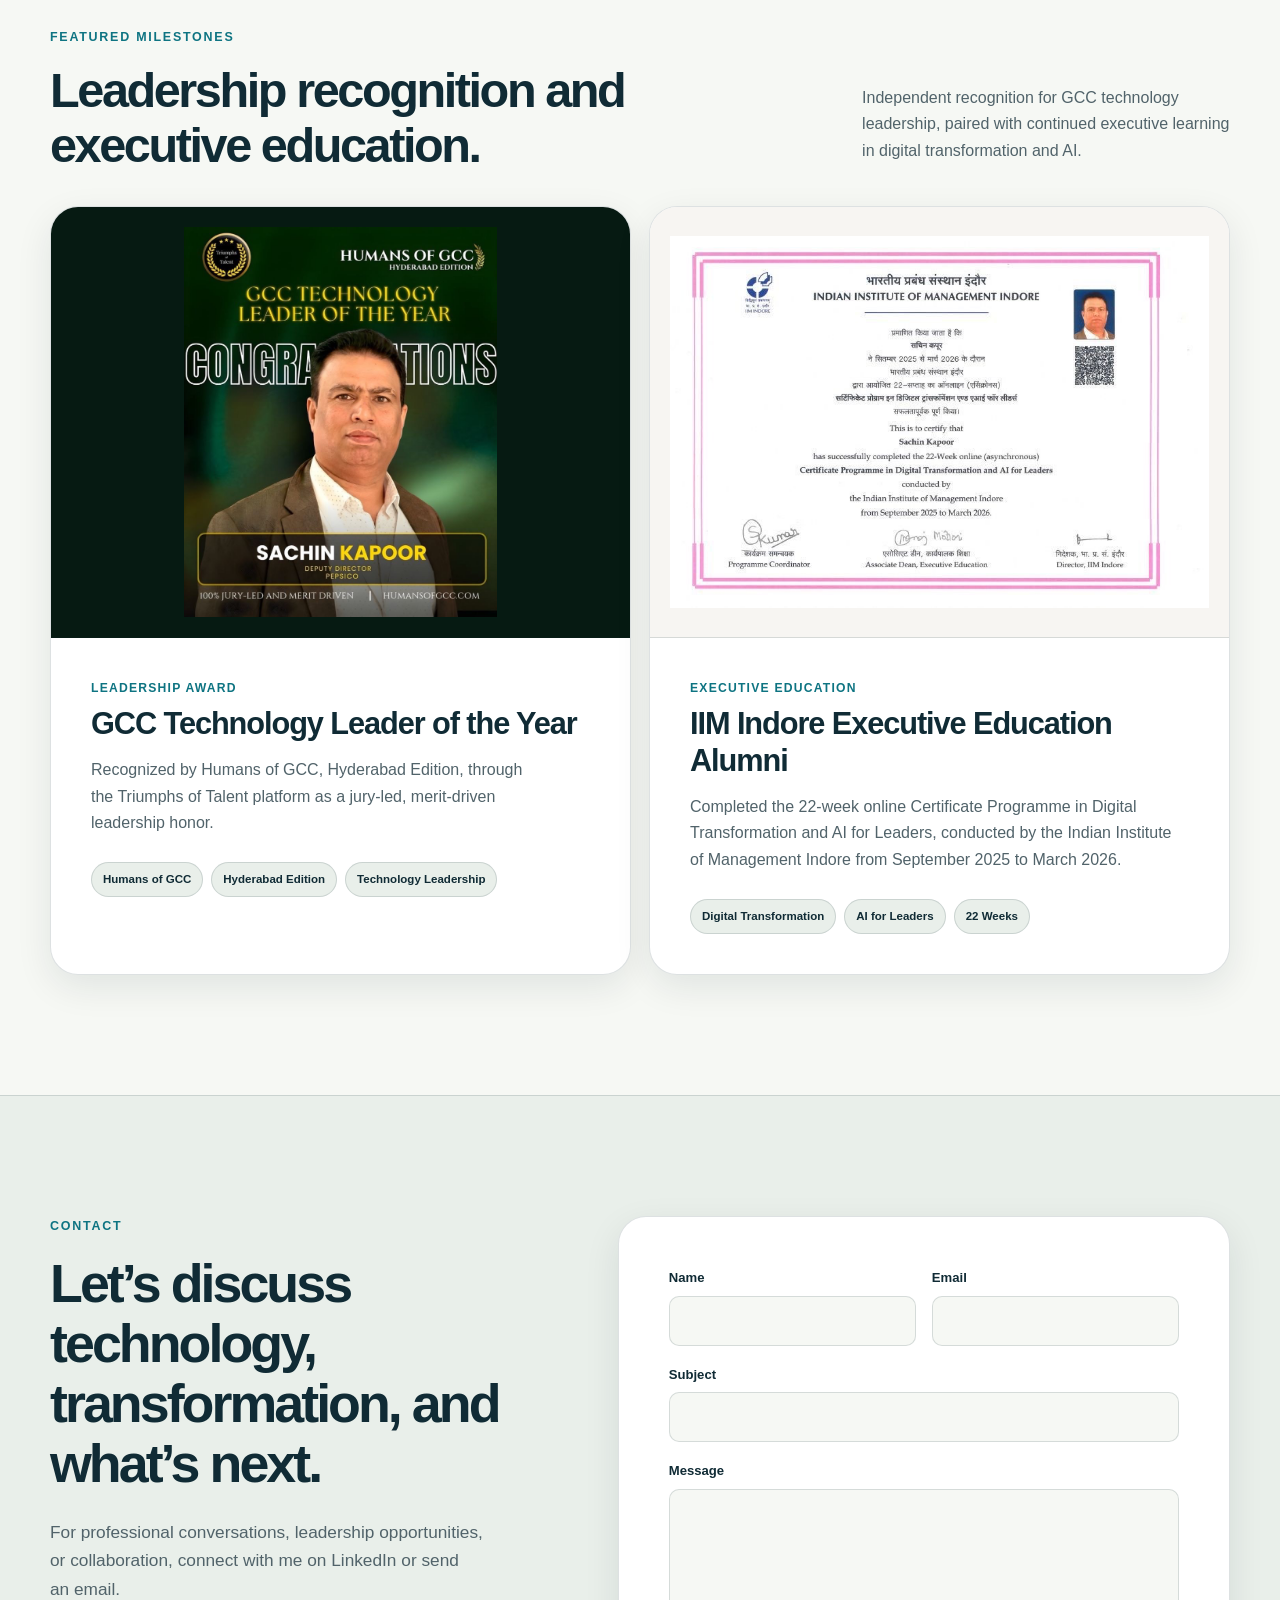
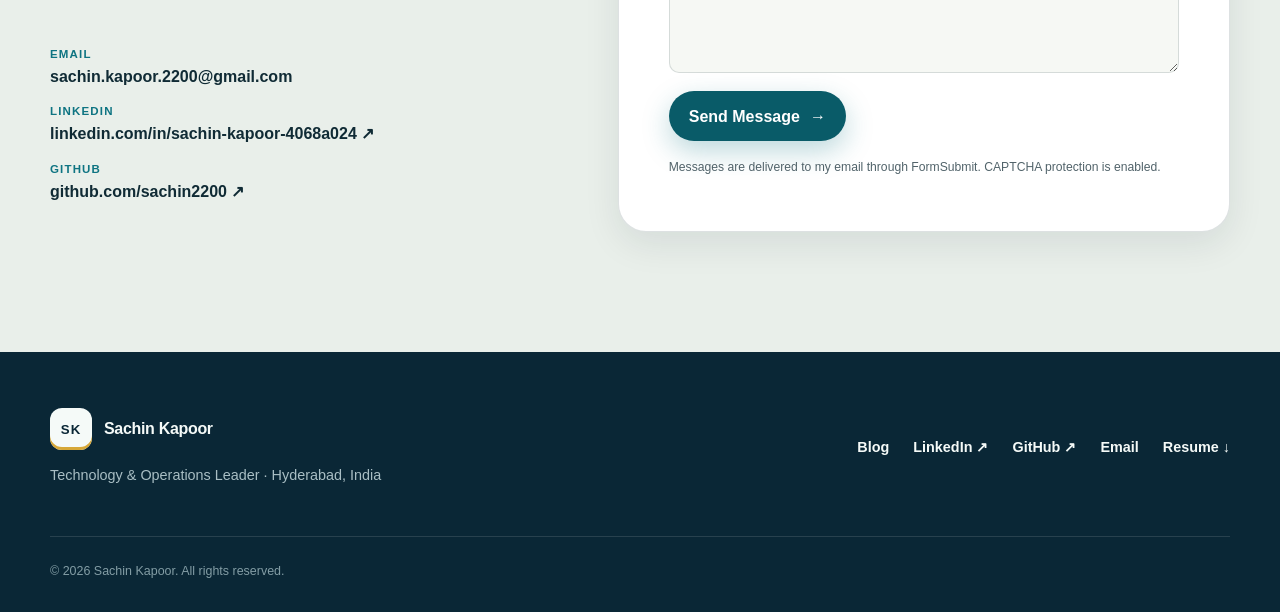
==== commit 601e685f: "Update portfolio projects and fix credential layout" ====
--- a/index.html
+++ b/index.html
@@ -597,133 +597,148 @@
           <div class="section-heading section-heading-row reveal">
             <div>
               <p class="eyebrow">Key projects</p>
-              <h2 id="projects-title">Selected enterprise impact.</h2>
-            </div>
-            <p>Programs spanning digital experience, automation, AI, cloud value, and engineering excellence.</p>
+              <h2 id="projects-title">Platforms built for communication, operations, and growth.</h2>
+            </div>
+            <p>
+              Enterprise programs spanning external and internal communications, ITSM
+              automation, retail platforms, DevSecOps, cloud migration, and FinOps.
+            </p>
           </div>
 
           <div class="projects-grid">
             <article class="project-card project-card-featured reveal">
-              <p class="project-label">Digital experience</p>
-              <h3>Enterprise content strategy &amp; platform modernization</h3>
+              <p class="project-label">External communications · Corporate digital experience</p>
+              <h3>PepsiCo corporate sites &amp; enterprise content ecosystem</h3>
               <p>
-                Defined PepsiCo’s corporate-site content strategy and led the redesign from
-                Sitefinity to Sitecore CMS. Established Sitecore Content Hub as the source of
-                truth, retired fragmented content-sharing services, introduced Bynder DAM, and
-                integrated omnichannel publishing with TryProFound GenAI analytics, FullStory,
-                and GA4.
+                Led modernization across 24 PepsiCo corporate sites in close partnership with
+                the Corporate Communications business team. Directed migration from Sitefinity
+                to Sitecore CMS and integrated Sitecore Content Hub as the single source of
+                content for the corporate-site ecosystem.
               </p>
               <ul class="tag-list" aria-label="Project technologies">
-                <li>Sitecore</li><li>Content Hub</li><li>Bynder</li><li>TryProFound</li><li>GA4</li><li>FullStory</li>
+                <li>Next.js</li><li>.NET Core API</li><li>Sitecore CMS</li><li>Sitecore Content Hub</li><li>Bynder DAM</li><li>Brightcove</li><li>PR Newswire</li>
               </ul>
             </article>
 
             <article class="project-card reveal" data-delay="60">
-              <p class="project-label">ITSM automation</p>
+              <p class="project-label">Internal communications · Omnichannel publishing</p>
+              <h3>COMPASS internal communications platform</h3>
+              <p>
+                Led migration of PepsiCo’s legacy internal communications application, built on
+                Java, Drupal, and microservices. Modernized the content foundation with Sitecore
+                Content Hub and integrated multiple channels for enterprise-wide content
+                distribution.
+              </p>
+              <ul class="tag-list"><li>Sitecore Content Hub</li><li>Java</li><li>Drupal</li><li>Microservices</li><li>Omnichannel</li></ul>
+            </article>
+
+            <article class="project-card reveal" data-delay="120">
+              <p class="project-label">AI automation · ITSM operations</p>
+              <h3>AI-enabled ITSM monitoring &amp; leadership visibility</h3>
+              <p>
+                Applied AI, Power Automate, and Power Apps to automate ITSM monitoring, support
+                MTTR and SLA-breach reduction, and strengthen leadership oversight. Built Power
+                BI dashboards for operational monitoring and decision support.
+              </p>
+              <ul class="tag-list"><li>AI</li><li>Power Automate</li><li>Power Apps</li><li>Power BI</li><li>ITSM</li></ul>
+            </article>
+
+            <article class="project-card reveal">
+              <p class="project-label">Service recognition · Intelligent automation</p>
               <h3>Zero Hero</h3>
               <p>
-                Launched proactive, zero-touch reporting with Power Automate and Power Apps
-                across MTTR, SLA breaches, FCR, problem management, incident trends, and
-                recognition.
-              </p>
-              <ul class="tag-list"><li>Power Apps</li><li>Power Automate</li><li>ITSM</li></ul>
+                Created a responsive recognition mechanism for teams and individuals based on
+                healthy ServiceNow service metrics, supported by Power BI reporting, Power
+                Automate workflows, and AI/RAG capabilities.
+              </p>
+              <ul class="tag-list"><li>ServiceNow</li><li>Power BI</li><li>Power Automate</li><li>AI</li><li>RAG</li></ul>
+            </article>
+
+            <article class="project-card reveal" data-delay="60">
+              <p class="project-label">Retail platforms · Cloud-native engineering</p>
+              <h3>Retail Ranger, Bite &amp; Bite University</h3>
+              <p>
+                Led architecture and delivery for retail experiences spanning location discovery,
+                menu personalization, food ordering, promotions, feedback, and unit-manager
+                operations. Delivered cloud-native microservices using .NET Core/.NET 5, C#,
+                ASP.NET Web API, Angular, Azure PaaS, Azure Functions, SQL Server, and Azure DevOps.
+              </p>
+              <ul class="tag-list"><li>.NET Core</li><li>C#</li><li>ASP.NET Web API</li><li>Angular</li><li>Azure PaaS</li><li>Azure Functions</li><li>SQL Server</li><li>Azure DevOps</li></ul>
             </article>
 
             <article class="project-card reveal" data-delay="120">
-              <p class="project-label">AI self-service</p>
-              <h3>Oscar &amp; AI-led operations</h3>
+              <p class="project-label">Engineering excellence · Secure delivery</p>
+              <h3>Enterprise DevSecOps pipelines</h3>
               <p>
-                Conceived and launched a RAG-enabled ServiceNow support chatbot for guided
-                self-service and standardized responses, alongside Kognito-based ticket triage
-                and other agentic operations patterns.
-              </p>
-              <ul class="tag-list"><li>RAG</li><li>ServiceNow</li><li>Kognito</li><li>GenAI</li></ul>
+                Standardized CI/CD with automated build, test, security, approval, and deployment
+                gates across Microsoft cloud and application platforms.
+              </p>
+              <ul class="tag-list"><li>CI/CD</li><li>DevSecOps</li><li>Microsoft Cloud</li><li>Application Platforms</li></ul>
             </article>
 
             <article class="project-card reveal">
-              <p class="project-label">Cloud &amp; FinOps</p>
+              <p class="project-label">Cloud transformation · FinOps</p>
               <h3>Cloud migration &amp; FinOpsHub</h3>
               <p>
                 Led migrations from Akamai and other hosting environments to AWS and built
                 FinOpsHub with Flexera-sourced cloud data and governance controls, supporting
                 $1.2M+ in year-over-year savings.
               </p>
-              <ul class="tag-list"><li>AWS</li><li>Flexera</li><li>FinOps</li></ul>
-            </article>
-
-            <article class="project-card reveal" data-delay="60">
-              <p class="project-label">Engineering excellence</p>
-              <h3>Enterprise DevSecOps pipelines</h3>
-              <p>
-                Standardized CI/CD with automated build, test, security, approval, and deployment
-                gates across Microsoft cloud and application platforms.
-              </p>
-              <ul class="tag-list"><li>Azure DevOps</li><li>Argo CD</li><li>SonarQube</li><li>Snyk</li></ul>
-            </article>
-
-            <article class="project-card reveal" data-delay="120">
-              <p class="project-label">Retail platforms</p>
-              <h3>Retail Ranger, Bite &amp; Bite University</h3>
-              <p>
-                Led architecture and delivery for retail experiences spanning location discovery,
-                menu personalization, food ordering, promotions, feedback, and unit-manager
-                operations. Delivered cloud-native and microservices solutions using .NET
-                Core/.NET 5, C#, ASP.NET Web API, Angular, Azure PaaS, Azure Functions, SQL
-                Server, and Azure DevOps.
-              </p>
-              <ul class="tag-list"><li>C#</li><li>.NET Core</li><li>ASP.NET Web API</li><li>Azure</li><li>SQL Server</li><li>Angular</li><li>Microservices</li></ul>
+              <ul class="tag-list"><li>AWS</li><li>Flexera</li><li>FinOps</li><li>Cloud Governance</li></ul>
             </article>
           </div>
         </div>
       </section>
 
       <section class="section" id="credentials" aria-labelledby="credentials-title">
-        <div class="container credentials-grid">
-          <div class="section-heading reveal">
-            <p class="eyebrow">Credentials &amp; recognition</p>
-            <h2 id="credentials-title">Continuous learning, recognized leadership.</h2>
-          </div>
-
-          <div class="credential-column reveal" data-delay="60">
-            <article class="credential-card credential-card-accent">
-              <p class="card-kicker">IIM Indore Executive Education Alumni</p>
-              <h3>Certificate Programme in Digital Transformation and AI for Leaders</h3>
-              <p>22-week online programme · September 2025 — March 2026</p>
-            </article>
-            <article class="credential-card">
-              <p class="card-kicker">Certifications</p>
-              <h3>Enterprise architecture &amp; Microsoft Azure</h3>
-              <p class="certification-lead">TOGAF 9.2 and four Microsoft Azure certifications.</p>
-              <ul class="credential-list">
-                <li>TOGAF 9.2</li>
-                <li>Microsoft Azure AZ-104</li>
-                <li>Microsoft Azure AZ-204</li>
-                <li>Microsoft Azure AZ-305</li>
-                <li>Microsoft Azure AZ-400</li>
-              </ul>
-            </article>
-          </div>
-
-          <div class="credential-column reveal" data-delay="120">
-            <article class="credential-card">
-              <p class="card-kicker">Education</p>
-              <h3>Master of Computer Applications</h3>
-              <p>NIE Bhopal · 2009</p>
-              <hr />
-              <h3>Bachelor of Computer Applications</h3>
-              <p>Makhan Lal Chaturvedi Patrakarita Vishwavidyalaya · 2005</p>
-            </article>
-            <article class="credential-card recognition-card">
-              <p class="card-kicker">Selected recognition</p>
-              <ul>
-                <li>GCC Technology Leader of the Year — Humans of GCC, Hyderabad Edition</li>
-                <li>PepsiCo Act as Owner Award</li>
-                <li>First Place — PepsiCo HBS Hackathon 2023</li>
-                <li>PepsiCo 15+ Smile Award</li>
-                <li>Gold Apex 2021 · Bronze Zeta 2020</li>
-                <li>Half-Yearly Simplification Award</li>
-              </ul>
-            </article>
+        <div class="container credentials-layout">
+          <div class="credentials-grid">
+            <div class="section-heading reveal">
+              <p class="eyebrow">Credentials &amp; recognition</p>
+              <h2 id="credentials-title">Continuous learning, recognized leadership.</h2>
+            </div>
+
+            <div class="credential-column reveal" data-delay="60">
+              <article class="credential-card credential-card-accent">
+                <p class="card-kicker">IIM Indore Executive Education Alumni</p>
+                <h3>Certificate Programme in Digital Transformation and AI for Leaders</h3>
+                <p>22-week online programme · September 2025 — March 2026</p>
+              </article>
+              <article class="credential-card">
+                <p class="card-kicker">Certifications</p>
+                <h3>Enterprise architecture &amp; Microsoft Azure</h3>
+                <p class="certification-lead">TOGAF 9.2 and four Microsoft Azure certifications.</p>
+                <ul class="credential-list">
+                  <li>TOGAF 9.2</li>
+                  <li>Microsoft Azure AZ-104</li>
+                  <li>Microsoft Azure AZ-204</li>
+                  <li>Microsoft Azure AZ-305</li>
+                  <li>Microsoft Azure AZ-400</li>
+                </ul>
+              </article>
+            </div>
+
+            <div class="credential-column reveal" data-delay="120">
+              <article class="credential-card">
+                <p class="card-kicker">Education</p>
+                <h3>Master of Computer Applications</h3>
+                <p>NIE Bhopal · 2009</p>
+                <hr />
+                <h3>Bachelor of Computer Applications</h3>
+                <p>Makhan Lal Chaturvedi Patrakarita Vishwavidyalaya · 2005</p>
+              </article>
+              <article class="credential-card recognition-card">
+                <p class="card-kicker">Selected recognition</p>
+                <ul>
+                  <li>GCC Technology Leader of the Year — Humans of GCC, Hyderabad Edition</li>
+                  <li>PepsiCo Act as Owner Award</li>
+                  <li>First Place — PepsiCo HBS Hackathon 2023</li>
+                  <li>PepsiCo 15+ Smile Award</li>
+                  <li>Gold Apex 2021 · Bronze Zeta 2020</li>
+                  <li>Half-Yearly Simplification Award</li>
+                </ul>
+              </article>
+            </div>
           </div>
 
           <div class="recognition-showcase reveal" data-delay="160">
